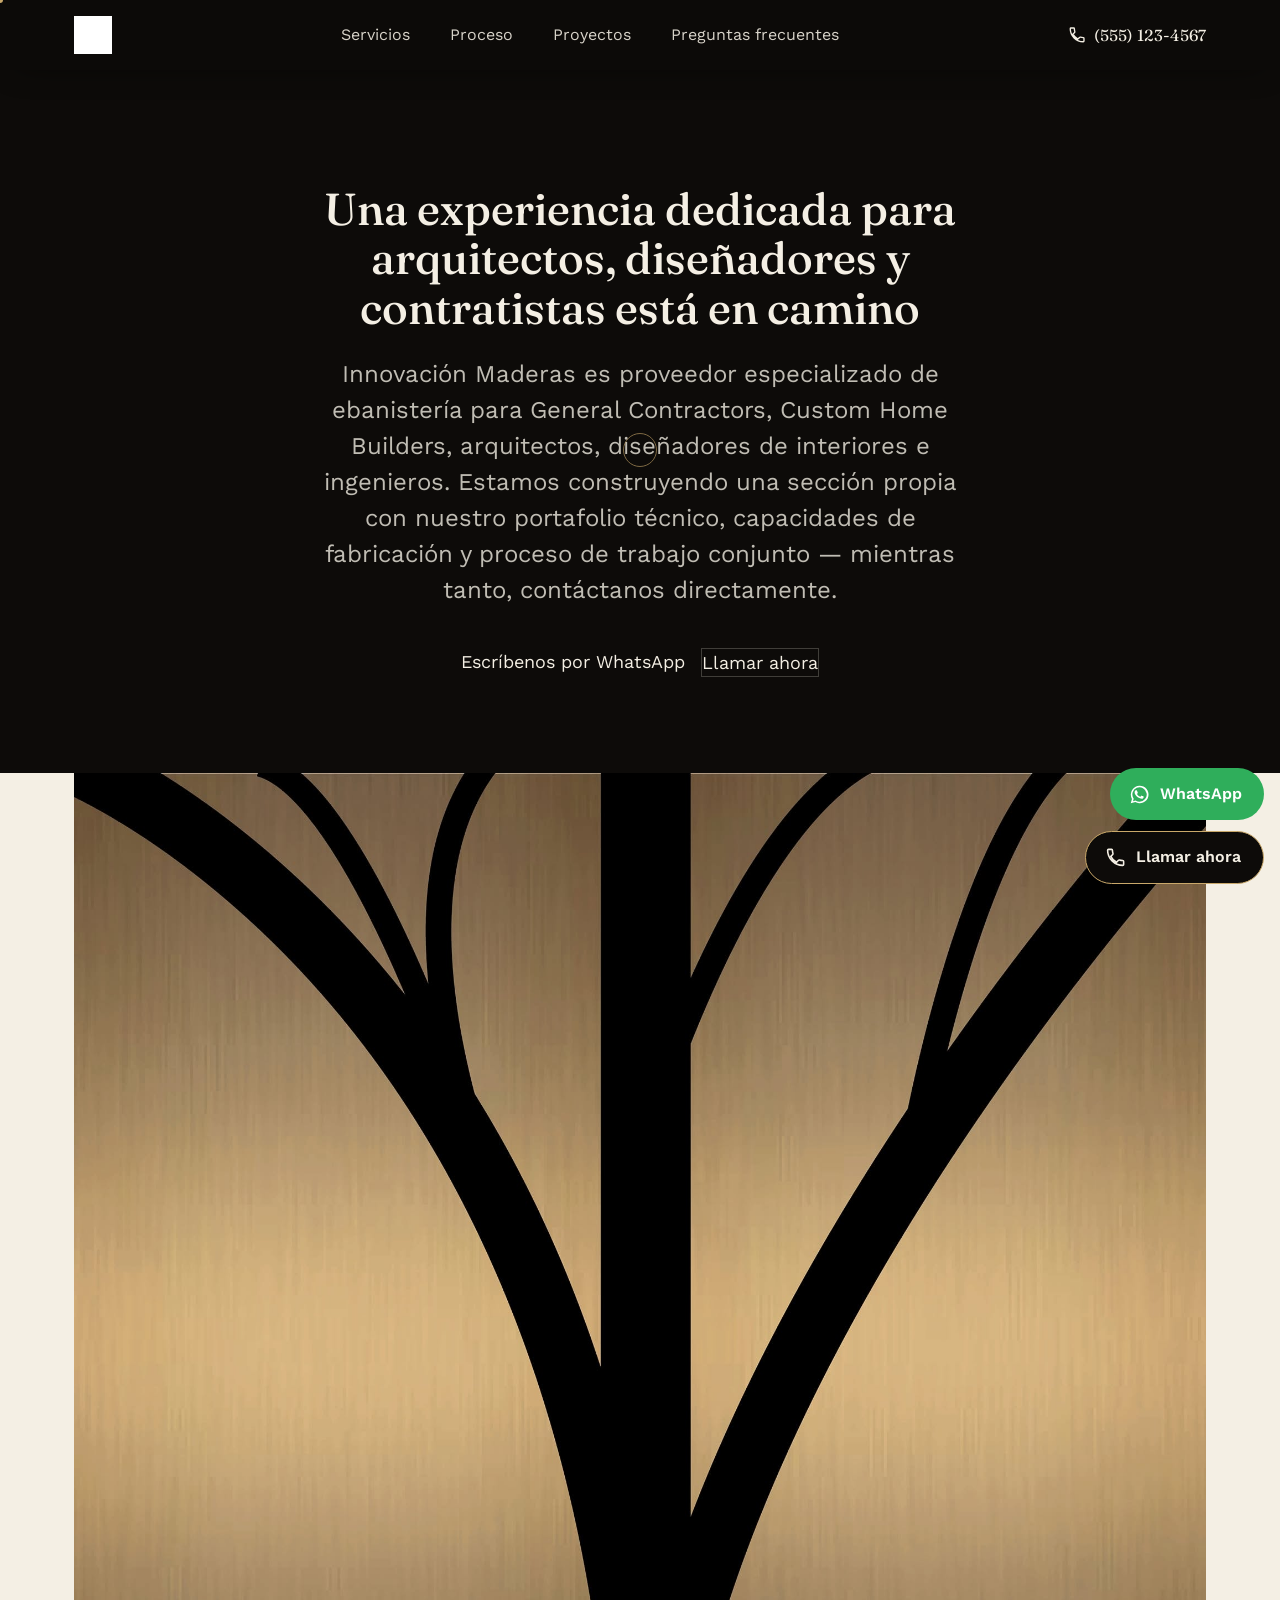
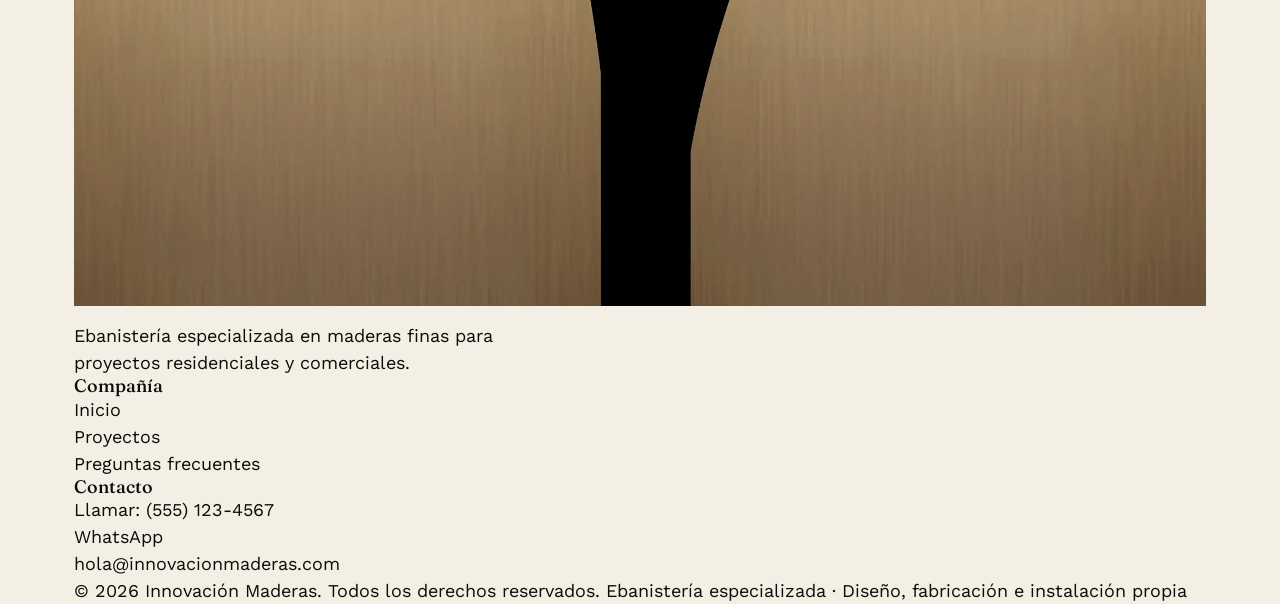
==== pages/profesionales.html @ 4c198c9f "Add files via upload v3 with anaimations" ====
<!DOCTYPE html>
<html lang="es">
<head>
  <meta charset="UTF-8" />
  <meta name="viewport" content="width=device-width, initial-scale=1.0" />
  <title>Innovación Maderas — Para arquitectos, diseñadores y contratistas</title>
  <meta name="description" content="Innovación Maderas: proveedor especializado de ebanistería para arquitectos, diseñadores de interiores, contratistas y constructores." />

  <link rel="preconnect" href="https://fonts.googleapis.com" />
  <link rel="preconnect" href="https://fonts.gstatic.com" crossorigin />
  <link href="https://fonts.googleapis.com/css2?family=Fraunces:opsz,wght@9..144,400;9..144,500;9..144,600&family=Work+Sans:wght@400;500;600&display=swap" rel="stylesheet" />

  <link rel="icon" href="../assets/images/logo/logo.png" />
  <link rel="stylesheet" href="../assets/css/reset.css" />
  <link rel="stylesheet" href="../assets/css/variables.css" />
  <link rel="stylesheet" href="../assets/css/main.css" />
  <link rel="stylesheet" href="../assets/css/effects.css" />
</head>
<body>

  <header class="site-header" data-force-solid="true">
    <div class="container">
      <a href="../index.html"><img class="logo" src="../assets/images/logo/logo.png" alt="Innovación Maderas" /></a>

      <nav class="main-nav" aria-label="Navegación principal">
        <a href="../index.html#servicios">Servicios</a>
        <a href="../index.html#proceso">Proceso</a>
        <a href="../index.html#proyectos">Proyectos</a>
        <a href="../index.html#preguntas">Preguntas frecuentes</a>
      </nav>

      <div class="header-actions">
        <a class="header-call" data-phone-link href="#">
          <svg viewBox="0 0 24 24" fill="none" stroke="currentColor" stroke-width="1.8"><path d="M6.6 10.8c1.4 2.8 3.8 5.2 6.6 6.6l2.2-2.2c.3-.3.7-.4 1.1-.3 1.2.4 2.5.6 3.8.6.6 0 1 .4 1 1V20c0 .6-.4 1-1 1C10.9 21 3 13.1 3 3.7c0-.6.4-1 1-1h3.5c.6 0 1 .4 1 1 0 1.3.2 2.6.6 3.8.1.4 0 .8-.3 1.1L6.6 10.8z"/></svg>
          <span data-phone-display>(555) 123-4567</span>
        </a>
        <button class="nav-toggle" aria-label="Abrir menú" aria-expanded="false">
          <span></span><span></span><span></span>
        </button>
      </div>
    </div>
  </header>

  <nav class="mobile-nav" aria-label="Navegación móvil">
    <a href="../index.html#servicios">Servicios</a>
    <a href="../index.html#proceso">Proceso</a>
    <a href="../index.html#proyectos">Proyectos</a>
    <a href="../index.html#preguntas">Preguntas frecuentes</a>
  </nav>

  <main>
    <section style="background: var(--color-black); color: var(--color-ivory); padding-top: calc(var(--header-height) + var(--space-6)); padding-bottom: var(--space-6); text-align:center;">
      <div class="container" style="max-width: 720px;">
        <h1 style="font-size: clamp(2rem, 4vw, 2.8rem);">Una experiencia dedicada para arquitectos, diseñadores y contratistas está en camino</h1>
        <p style="margin-top: var(--space-3); color: rgba(244,239,228,0.78); font-size: var(--step-md);">
          Innovación Maderas es proveedor especializado de ebanistería para
          General Contractors, Custom Home Builders, arquitectos, diseñadores
          de interiores e ingenieros. Estamos construyendo una sección propia
          con nuestro portafolio técnico, capacidades de fabricación y proceso
          de trabajo conjunto — mientras tanto, contáctanos directamente.
        </p>
        <div style="margin-top: var(--space-4); display:flex; gap: var(--space-2); justify-content:center; flex-wrap:wrap;">
          <a data-whatsapp-link href="#" target="_blank" rel="noopener" class="btn btn--gold">Escríbenos por WhatsApp</a>
          <a data-phone-link href="#" class="btn" style="background:transparent; border:1px solid var(--border-on-dark); color: var(--color-ivory);">Llamar ahora</a>
        </div>
      </div>
    </section>
  </main>

  <footer class="site-footer">
    <div class="container">
      <div class="footer-grid">
        <div>
          <img class="logo" src="../assets/images/logo/logo.png" alt="Innovación Maderas" />
          <p style="margin-top: var(--space-2); max-width: 40ch;">
            Ebanistería especializada en maderas finas para proyectos
            residenciales y comerciales.
          </p>
        </div>
        <div>
          <h4>Compañía</h4>
          <ul>
            <li><a href="../index.html">Inicio</a></li>
            <li><a href="../index.html#proyectos">Proyectos</a></li>
            <li><a href="../index.html#preguntas">Preguntas frecuentes</a></li>
          </ul>
        </div>
        <div>
          <h4>Contacto</h4>
          <ul>
            <li><a data-phone-link href="#">Llamar: <span data-phone-display>(555) 123-4567</span></a></li>
            <li><a data-whatsapp-link href="#" target="_blank" rel="noopener">WhatsApp</a></li>
            <li><a href="mailto:hola@innovacionmaderas.com">hola@innovacionmaderas.com</a></li>
          </ul>
        </div>
      </div>
      <div class="footer-bottom">
        <span>© 2026 Innovación Maderas. Todos los derechos reservados.</span>
        <span>Ebanistería especializada · Diseño, fabricación e instalación propia</span>
      </div>
    </div>
  </footer>

  <div class="floating-actions">
    <a class="floating-btn floating-btn--whatsapp" data-whatsapp-link href="#" target="_blank" rel="noopener" aria-label="Escribir por WhatsApp">
      <svg viewBox="0 0 24 24" fill="currentColor"><path d="M12 2a10 10 0 0 0-8.6 15L2 22l5.2-1.4A10 10 0 1 0 12 2zm0 18.2a8.1 8.1 0 0 1-4.1-1.1l-.3-.2-3 .8.8-2.9-.2-.3A8.2 8.2 0 1 1 12 20.2zm4.5-6.1c-.2-.1-1.5-.7-1.7-.8-.2-.1-.4-.1-.6.1s-.7.8-.9 1c-.2.2-.3.2-.6.1a6.7 6.7 0 0 1-2-1.2 7.4 7.4 0 0 1-1.4-1.7c-.1-.2 0-.4.1-.5l.4-.5c.1-.2.2-.3.2-.5.1-.2 0-.4 0-.5s-.6-1.5-.9-2c-.2-.5-.4-.4-.6-.4h-.5c-.2 0-.5.1-.7.3a2.9 2.9 0 0 0-.9 2.1c0 1.2.9 2.4 1 2.6.1.2 1.8 2.8 4.4 3.9.6.3 1.1.4 1.5.6.6.2 1.1.2 1.6.1.5-.1 1.5-.6 1.7-1.2.2-.6.2-1.1.1-1.2 0-.1-.2-.2-.5-.3z"/></svg>
      <span>WhatsApp</span>
    </a>
    <a class="floating-btn floating-btn--call" data-phone-link href="#" aria-label="Llamar ahora a Innovación Maderas">
      <svg viewBox="0 0 24 24" fill="none" stroke="currentColor" stroke-width="1.8"><path d="M6.6 10.8c1.4 2.8 3.8 5.2 6.6 6.6l2.2-2.2c.3-.3.7-.4 1.1-.3 1.2.4 2.5.6 3.8.6.6 0 1 .4 1 1V20c0 .6-.4 1-1 1C10.9 21 3 13.1 3 3.7c0-.6.4-1 1-1h3.5c.6 0 1 .4 1 1 0 1.3.2 2.6.6 3.8.1.4 0 .8-.3 1.1L6.6 10.8z"/></svg>
      <span>Llamar ahora</span>
    </a>
  </div>

  <script src="../assets/js/main.js" type="module"></script>
</body>
</html>
---- assets/css/variables.css ----
/*
  Innovación Maderas — Design Tokens
  Derivados del logotipo: silueta de árbol en negro sobre metal
  cepillado bronce/dorado. Paleta cálida y de materiales nobles,
  pensada para transmitir artesanía, madera y sofisticación.
*/

:root {
  /* Color base */
  --color-black: #0d0b09;         /* negro cálido, no puro — como la silueta del logo */
  --color-bronze-deep: #6b4f34;   /* sombra del metal cepillado */
  --color-bronze: #a67c4e;        /* tono medio del degradado del logo */
  --color-gold: #c9a86a;          /* brillo del metal, acento principal */
  --color-gold-light: #e6cd9a;    /* highlight del degradado */
  --color-ivory: #f4efe4;         /* fondo claro para secciones de lectura */
  --color-white: #ffffff;

  /* Texto */
  --text-primary: var(--color-black);
  --text-inverse: var(--color-ivory);
  --text-muted: #6b6259;

  /* Superficies */
  --surface-dark: var(--color-black);
  --surface-metal: linear-gradient(160deg, var(--color-gold-light) 0%, var(--color-bronze) 55%, var(--color-bronze-deep) 100%);
  --surface-light: var(--color-ivory);

  /* Showroom oscuro: fondo del hero y del header integrado.
     Base casi negra con un resplandor dorado difuso, como una pieza
     de ebanistería iluminada en sala de exhibición — más acorde a un
     posicionamiento de lujo que el metal brillante a pantalla completa. */
  --surface-showroom:
    radial-gradient(ellipse 60% 50% at 20% 10%, rgba(201, 168, 106, 0.30), transparent 60%),
    radial-gradient(ellipse 50% 40% at 90% 100%, rgba(166, 124, 78, 0.22), transparent 60%),
    linear-gradient(165deg, #1a130c 0%, #0d0b09 55%, #0a0807 100%);

  /* Tipografía */
  --font-display: "Fraunces", "Georgia", serif;   /* trazo orgánico, ecos del grano de la madera */
  --font-body: "Work Sans", "Helvetica Neue", sans-serif;

  --step-xs: 0.8rem;
  --step-sm: 1rem;
  --step-base: 1.125rem;
  --step-md: 1.5rem;
  --step-lg: 2.25rem;
  --step-xl: 3.5rem;
  --step-2xl: 5rem;

  /* Espaciado */
  --space-1: 0.5rem;
  --space-2: 1rem;
  --space-3: 1.5rem;
  --space-4: 2.5rem;
  --space-5: 4rem;
  --space-6: 6rem;
  --space-7: 9rem;

  /* Layout */
  --content-max: 1180px;
  --content-narrow: 640px;
  --radius: 2px; /* casi sin redondeo: materiales sólidos, cortes limpios */

  /* Motion */
  --ease-standard: cubic-bezier(0.4, 0, 0.2, 1);
  --duration-fast: 150ms;
  --duration-base: 400ms;

  /* Bordes y sombras */
  --border-subtle: rgba(13, 11, 9, 0.14);
  --border-on-dark: rgba(244, 239, 228, 0.22);
  --shadow-card: 0 24px 60px -32px rgba(13, 11, 9, 0.45);

  /* Marcas de servicio (WhatsApp usa su verde reconocible a propósito) */
  --color-whatsapp: #2fae5b;
  --color-whatsapp-dark: #248a48;

  /* Header integrado */
  --header-height: 88px;
}
---- assets/css/main.css ----
/*
  main.css — estilos globales compartidos por todas las páginas:
  header integrado, menú móvil y botones flotantes.
  Los estilos específicos de cada página viven en assets/css/pages/.
*/

body {
  font-family: var(--font-body);
  font-size: var(--step-base);
  color: var(--text-primary);
  background: var(--color-ivory);
}

h1, h2, h3, h4 {
  font-family: var(--font-display);
  font-weight: 500;
  line-height: 1.1;
}

.container {
  max-width: var(--content-max);
  margin-inline: auto;
  padding-inline: var(--space-3);
}

.visually-hidden {
  position: absolute;
  width: 1px; height: 1px;
  overflow: hidden;
  clip: rect(0 0 0 0);
  white-space: nowrap;
}

/* ==========================================================================
   Header integrado
   Transparente sobre el hero oscuro; al hacer scroll (o en páginas sin
   hero, vía data-force-solid) se vuelve sólido con leve desenfoque.
   ========================================================================== */

.site-header {
  position: fixed;
  top: 0; left: 0; right: 0;
  z-index: 100;
  padding-block: 1.6rem;
  background: transparent;
  transition: background var(--duration-base) var(--ease-standard),
              padding-block var(--duration-base) var(--ease-standard),
              box-shadow var(--duration-base) var(--ease-standard);
}

.site-header.is-scrolled {
  background: rgba(13, 11, 9, 0.88);
  backdrop-filter: blur(10px);
  -webkit-backdrop-filter: blur(10px);
  box-shadow: 0 12px 30px -18px rgba(0, 0, 0, 0.6);
  padding-block: 1rem;
}

.site-header .container {
  display: flex;
  align-items: center;
  justify-content: space-between;
  gap: var(--space-3);
}

.site-header .logo {
  height: 38px;
  width: auto;
  filter: brightness(0) invert(1); /* logo claro: el header siempre está sobre fondo oscuro */
}

.main-nav {
  display: none;
  align-items: center;
  gap: var(--space-4);
}

@media (min-width: 980px) {
  .main-nav { display: flex; }
}

.main-nav a {
  color: var(--color-ivory);
  font-size: var(--step-sm);
  opacity: 0.88;
  transition: opacity var(--duration-fast) var(--ease-standard);
}
.main-nav a:hover { opacity: 1; }

.main-nav .nav-pro {
  padding-left: var(--space-3);
  border-left: 1px solid var(--border-on-dark);
  opacity: 0.7;
  font-size: var(--step-xs);
}

.header-actions {
  display: flex;
  align-items: center;
  gap: var(--space-3);
}

.header-call {
  display: none;
  align-items: center;
  gap: var(--space-1);
  font-family: var(--font-display);
  font-size: var(--step-sm);
  color: var(--color-ivory);
}
.header-call svg { width: 18px; height: 18px; flex-shrink: 0; }

@media (min-width: 760px) {
  .header-call { display: inline-flex; }
}

.nav-toggle {
  display: inline-flex;
  flex-direction: column;
  justify-content: center;
  gap: 5px;
  width: 26px; height: 20px;
  background: none;
  border: none;
  cursor: pointer;
  padding: 0;
}

@media (min-width: 980px) {
  .nav-toggle { display: none; }
}

.nav-toggle span {
  display: block;
  height: 1.5px;
  background: var(--color-ivory);
  transition: transform var(--duration-fast) var(--ease-standard), opacity var(--duration-fast) var(--ease-standard);
}

.nav-toggle[aria-expanded="true"] span:nth-child(1) { transform: translateY(6.5px) rotate(45deg); }
.nav-toggle[aria-expanded="true"] span:nth-child(2) { opacity: 0; }
.nav-toggle[aria-expanded="true"] span:nth-child(3) { transform: translateY(-6.5px) rotate(-45deg); }

/* Menú móvil de pantalla completa */
.mobile-nav {
  position: fixed;
  inset: 0;
  z-index: 99;
  background: var(--color-black);
  display: flex;
  flex-direction: column;
  justify-content: center;
  gap: var(--space-3);
  padding: var(--space-5) var(--space-4);
  transform: translateY(-100%);
  transition: transform var(--duration-base) var(--ease-standard);
}

.mobile-nav.is-open { transform: translateY(0); }

.mobile-nav a {
  color: var(--color-ivory);
  font-family: var(--font-display);
  font-size: var(--step-lg);
}

.mobile-nav .nav-pro {
  margin-top: var(--space-3);
  padding-top: var(--space-3);
  border-top: 1px solid var(--border-on-dark);
  font-family: var(--font-body);
  font-size: var(--step-base);
  color: var(--border-on-dark);
}

/* ==========================================================================
   Botones flotantes (llamada y WhatsApp) — visibles en todo momento
   ========================================================================== */

.floating-actions {
  position: fixed;
  right: var(--space-2);
  bottom: var(--space-2);
  z-index: 90;
  display: flex;
  flex-direction: column;
  align-items: flex-end;
  gap: 0.7rem;
}

.floating-btn {
  display: inline-flex;
  align-items: center;
  gap: 0.6em;
  padding: 0.85rem;
  border-radius: 999px;
  box-shadow: var(--shadow-card);
  font-size: var(--step-sm);
  font-weight: 600;
  white-space: nowrap;
}

.floating-btn svg { width: 21px; height: 21px; flex-shrink: 0; }

.floating-btn span {
  display: none;
  padding-right: 0.2rem;
}

@media (min-width: 640px) {
  .floating-btn { padding: 0.85rem 1.2rem; }
  .floating-btn span { display: inline; }
}

.floating-btn--call {
  background: var(--color-black);
  color: var(--color-ivory);
  border: 1px solid var(--color-gold);
}
.floating-btn--call svg { animation: ring 2.6s ease-in-out infinite; }

.floating-btn--whatsapp {
  background: var(--color-whatsapp);
  color: var(--color-white);
}

@keyframes ring {
  0%, 80%, 100% { transform: rotate(0deg); }
  85% { transform: rotate(-12deg); }
  90% { transform: rotate(10deg); }
  95% { transform: rotate(-6deg); }
}

@media (prefers-reduced-motion: reduce) {
  .floating-btn--call svg { animation: none; }
}
---- assets/css/effects.css ----
/*
  effects.css — capa de interacción compartida por todo el sitio:
  cursor personalizado, botones magnéticos, transición entre páginas,
  microinteracciones de botones y el comparador antes/después.

  Todo se desactiva automáticamente en pantallas táctiles y con
  prefers-reduced-motion, sin afectar la funcionalidad base.
*/

/* ==========================================================================
   Cursor personalizado
   Un punto que sigue al mouse 1:1 y un anillo con retardo (inercia),
   que se agranda sobre elementos interactivos. Los elementos se crean
   por JS (assets/js/modules/cursor.js) para no tocar el HTML existente.
   ========================================================================== */

.cursor-dot,
.cursor-ring {
  position: fixed;
  top: 0;
  left: 0;
  border-radius: 50%;
  pointer-events: none;
  z-index: 9999;
  will-change: transform;
}

.cursor-dot {
  width: 6px;
  height: 6px;
  background: var(--color-gold);
  transition: opacity 200ms var(--ease-standard);
}

.cursor-ring {
  width: 34px;
  height: 34px;
  margin: -17px 0 0 -17px;
  border: 1px solid var(--color-gold);
  opacity: 0.6;
  transition: width 240ms var(--ease-standard), height 240ms var(--ease-standard),
    margin 240ms var(--ease-standard), background 240ms var(--ease-standard),
    opacity 200ms var(--ease-standard);
}

.cursor-dot {
  margin: -3px 0 0 -3px;
}

.cursor-ring.is-active {
  width: 56px;
  height: 56px;
  margin: -28px 0 0 -28px;
  background: rgba(201, 168, 106, 0.14);
  opacity: 1;
}

body.has-custom-cursor,
body.has-custom-cursor a,
body.has-custom-cursor button,
body.has-custom-cursor input,
body.has-custom-cursor select,
body.has-custom-cursor summary,
body.has-custom-cursor .service-feature {
  cursor: none;
}

@media (pointer: coarse), (prefers-reduced-motion: reduce) {
  .cursor-dot,
  .cursor-ring {
    display: none;
  }
}

/* ==========================================================================
   Transición de página
   Cortina de color showroom que cubre la pantalla al salir de una página
   y se retira al entrar a la siguiente. Se inyecta y controla desde
   assets/js/modules/pageTransition.js.
   ========================================================================== */

.page-transition {
  position: fixed;
  inset: 0;
  z-index: 10000;
  pointer-events: none;
}

.page-transition__panel {
  position: absolute;
  inset: 0;
  background: var(--surface-showroom);
}

.page-transition.is-revealing .page-transition__panel {
  transform-origin: top;
  animation: page-reveal 640ms var(--ease-standard) forwards;
}

.page-transition.is-covering .page-transition__panel {
  transform-origin: bottom;
  animation: page-cover 460ms var(--ease-standard) forwards;
}

@keyframes page-reveal {
  from { transform: scaleY(1); }
  to { transform: scaleY(0); }
}

@keyframes page-cover {
  from { transform: scaleY(0); }
  to { transform: scaleY(1); }
}

@media (prefers-reduced-motion: reduce) {
  .page-transition {
    display: none;
  }
}

/* ==========================================================================
   Microinteracciones de botones
   Barrido de brillo al pasar el mouse + desplazamiento de ícono.
   Se aplica sobre las clases ya existentes (.btn, .floating-btn, etc.)
   sin requerir cambios de marcado.
   ========================================================================== */

.btn,
.floating-btn {
  position: relative;
  overflow: hidden;
}

.btn::after {
  content: "";
  position: absolute;
  inset: 0;
  background: linear-gradient(115deg, transparent 30%, rgba(255, 255, 255, 0.24) 50%, transparent 70%);
  transform: translateX(-130%);
  pointer-events: none;
}

.btn:hover::after {
  transition: transform 650ms var(--ease-standard);
  transform: translateX(130%);
}

.btn svg {
  transition: transform 260ms var(--ease-standard);
}

.btn:hover svg {
  transform: translateX(3px);
}

.floating-btn {
  transition: transform 220ms var(--ease-standard), box-shadow 220ms var(--ease-standard);
}

.floating-btn:hover {
  transform: translateY(-3px);
  box-shadow: 0 20px 44px -18px rgba(13, 11, 9, 0.6);
}

.service-feature {
  transition: transform 320ms var(--ease-standard), box-shadow 320ms var(--ease-standard);
}

.service-feature:hover {
  transform: translateY(-5px);
}

.faq-item summary {
  transition: color 200ms var(--ease-standard);
}

.faq-item summary:hover {
  color: var(--color-bronze-deep);
}

@media (prefers-reduced-motion: reduce) {
  .btn::after {
    display: none;
  }
  .btn:hover svg {
    transform: none;
  }
  .floating-btn:hover,
  .service-feature:hover {
    transform: none;
  }
}

/* ==========================================================================
   Comparador antes / después
   Componente reutilizable: dos paneles superpuestos + un <input type="range">
   invisible que controla el recorte del panel "después", accesible por
   teclado y lector de pantalla. Arrastrable desde cualquier punto.
   ========================================================================== */

.compare {
  position: relative;
  aspect-ratio: 4 / 3;
  overflow: hidden;
  user-select: none;
  touch-action: pan-y;
  --compare-pos: 50%;
}

.compare__pane {
  position: absolute;
  inset: 0;
  display: flex;
  align-items: flex-end;
  padding: var(--space-2);
}

.compare__before {
  z-index: 1;
  background:
    linear-gradient(rgba(13, 11, 9, 0) 55%, rgba(13, 11, 9, 0.65) 100%),
    repeating-linear-gradient(0deg, rgba(244, 239, 228, 0.05) 0px, rgba(244, 239, 228, 0.05) 1px, transparent 1px, transparent 42px),
    repeating-linear-gradient(90deg, rgba(244, 239, 228, 0.05) 0px, rgba(244, 239, 228, 0.05) 1px, transparent 1px, transparent 42px),
    linear-gradient(165deg, #1c1512 0%, #0d0b09 100%);
}

.compare__after {
  z-index: 2;
  clip-path: inset(0 calc(100% - var(--compare-pos)) 0 0);
  background:
    linear-gradient(rgba(13, 11, 9, 0) 55%, rgba(13, 11, 9, 0.5) 100%),
    repeating-linear-gradient(100deg, rgba(0, 0, 0, 0.07) 0px, rgba(0, 0, 0, 0.07) 2px, transparent 2px, transparent 10px),
    linear-gradient(160deg, #e6cd9a 0%, #a67c4e 55%, #6b4f34 100%);
}

.compare__before .compare__tag {
  margin-left: auto;
}

.compare__tag {
  position: relative;
  font-size: var(--step-xs);
  letter-spacing: 0.02em;
  color: var(--color-ivory);
  background: rgba(13, 11, 9, 0.55);
  padding: 0.4em 0.8em;
  backdrop-filter: blur(4px);
  -webkit-backdrop-filter: blur(4px);
  white-space: nowrap;
}

.compare__handle {
  position: absolute;
  top: 0;
  bottom: 0;
  left: var(--compare-pos);
  width: 2px;
  background: rgba(244, 239, 228, 0.9);
  transform: translateX(-50%);
  pointer-events: none;
  z-index: 3;
}

.compare__grip {
  position: absolute;
  top: 50%;
  left: 50%;
  width: 46px;
  height: 46px;
  transform: translate(-50%, -50%);
  border-radius: 50%;
  background: var(--color-ivory);
  border: 2px solid var(--color-gold);
  display: flex;
  align-items: center;
  justify-content: center;
  box-shadow: var(--shadow-card);
  transition: transform 200ms var(--ease-standard);
}

.compare:hover .compare__grip {
  transform: translate(-50%, -50%) scale(1.08);
}

.compare__grip svg {
  width: 18px;
  height: 18px;
  color: var(--color-black);
}

.compare__range {
  position: absolute;
  inset: 0;
  width: 100%;
  height: 100%;
  margin: 0;
  opacity: 0;
  cursor: ew-resize;
  z-index: 4;
  -webkit-appearance: none;
  appearance: none;
}

.compare__range::-webkit-slider-thumb {
  -webkit-appearance: none;
  width: 46px;
  height: 46px;
}

.compare__range::-moz-range-thumb {
  width: 46px;
  height: 46px;
  border: none;
  background: transparent;
}

.compare__range:focus-visible ~ .compare__handle .compare__grip {
  outline: 2px solid var(--color-gold);
  outline-offset: 3px;
  transform: translate(-50%, -50%) scale(1.08);
}

@media (prefers-reduced-motion: reduce) {
  .compare__grip,
  .compare:hover .compare__grip {
    transition: none;
  }
}
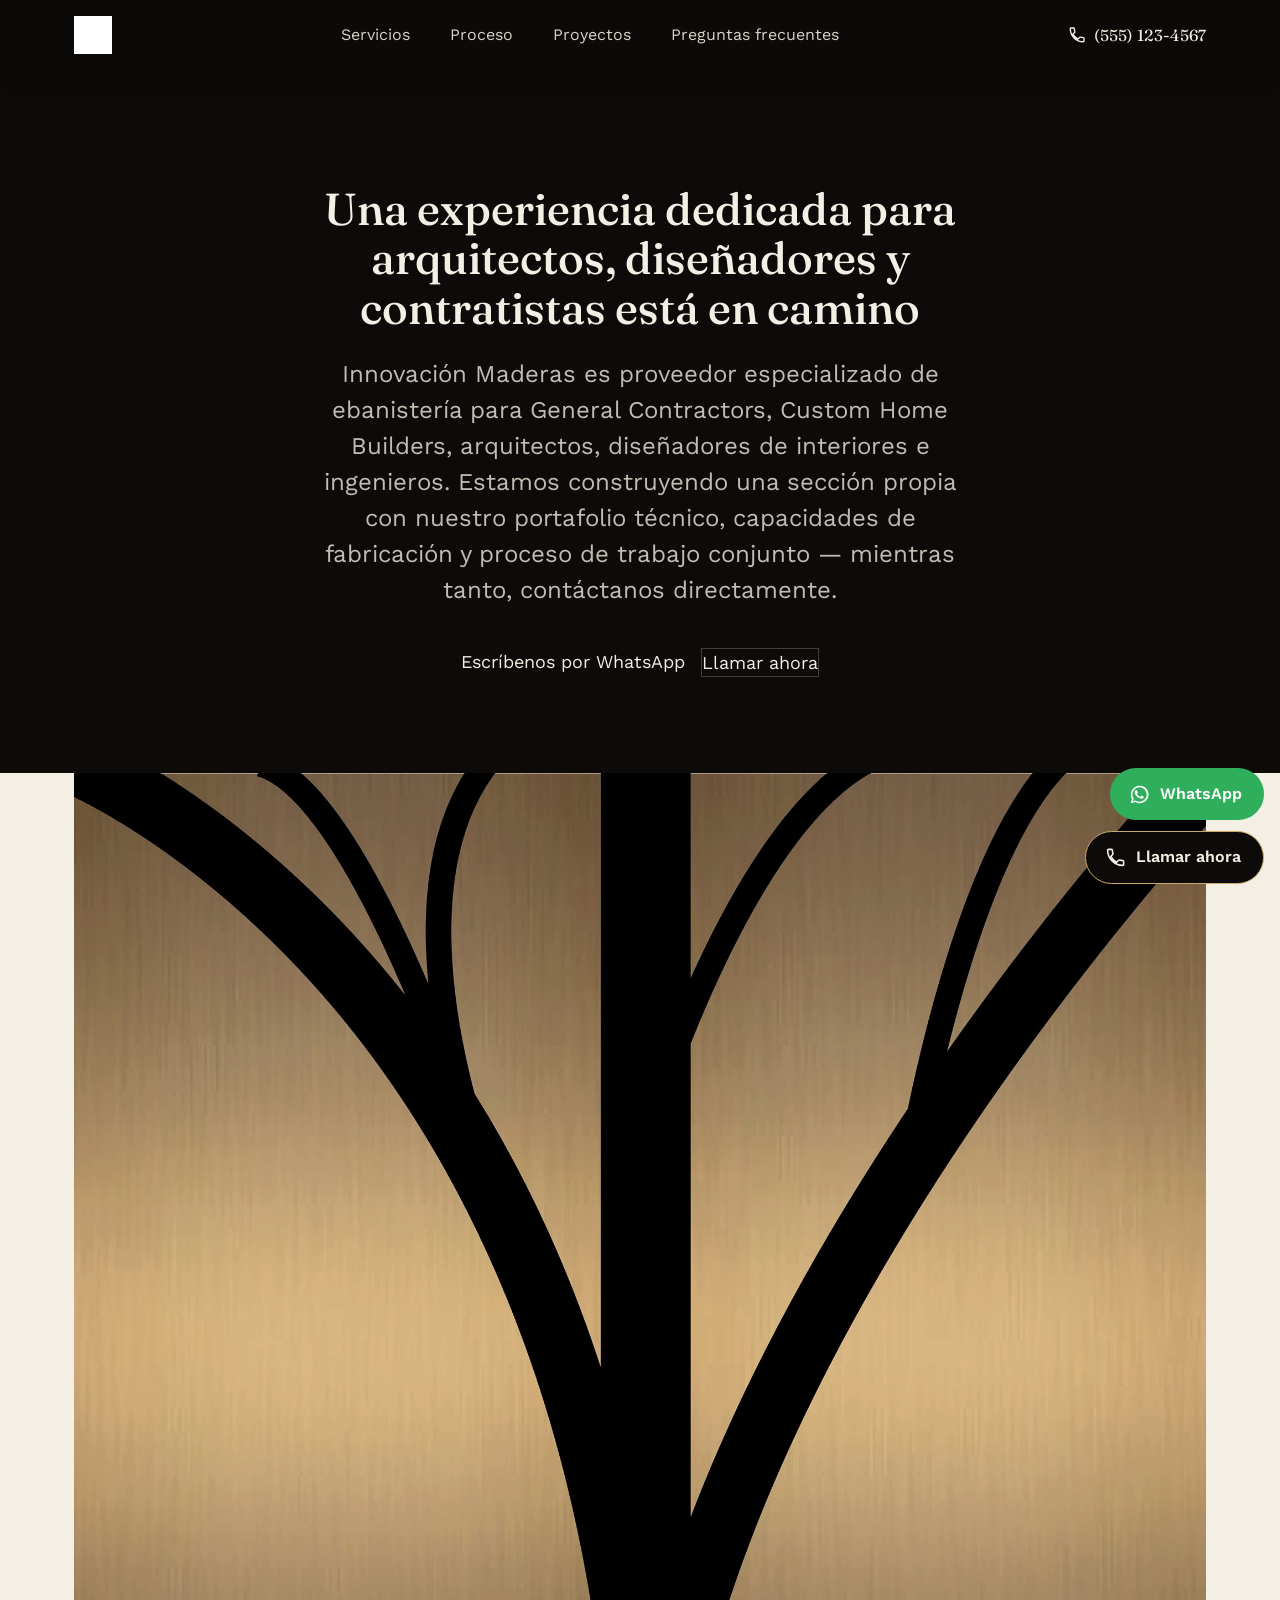
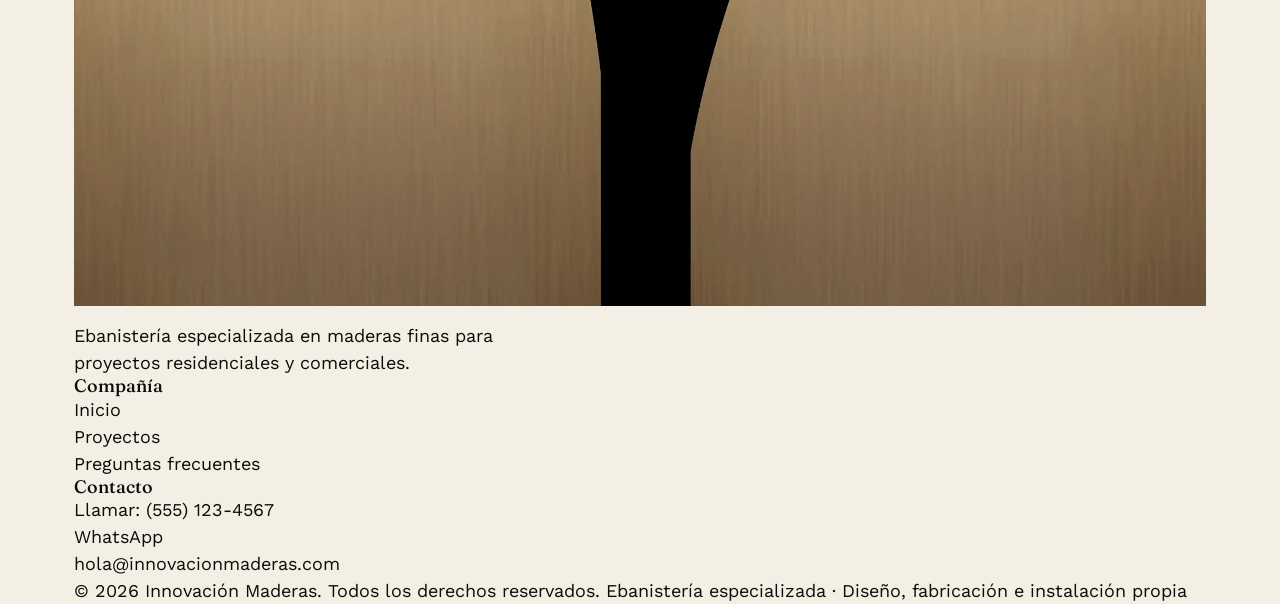
==== commit 844e2f11: "Add files via upload v4" ====
--- a/pages/profesionales.html
+++ b/pages/profesionales.html
@@ -14,7 +14,6 @@
   <link rel="stylesheet" href="../assets/css/reset.css" />
   <link rel="stylesheet" href="../assets/css/variables.css" />
   <link rel="stylesheet" href="../assets/css/main.css" />
-  <link rel="stylesheet" href="../assets/css/effects.css" />
 </head>
 <body>
 
--- a/assets/css/main.css
+++ b/assets/css/main.css
@@ -29,6 +29,46 @@
   overflow: hidden;
   clip: rect(0 0 0 0);
   white-space: nowrap;
+}
+
+/* ==========================================================================
+   Transición entre páginas — velo que cubre/descubre la pantalla para que
+   navegar a otra página se sienta como parte de la misma experiencia.
+   ========================================================================== */
+
+.page-transition {
+  position: fixed;
+  inset: 0;
+  z-index: 300;
+  background: var(--color-black);
+  opacity: 1;
+  pointer-events: none;
+  transition: opacity 480ms var(--ease-standard);
+}
+
+.page-transition.is-hidden { opacity: 0; }
+
+@media (prefers-reduced-motion: reduce) {
+  .page-transition { transition: none; }
+}
+
+/* ==========================================================================
+   Botones — micro-interacciones compartidas.
+   El desplazamiento "magnético" lo aplica JS vía transform inline;
+   aquí solo se define la respuesta de sombra/color y la suavidad del
+   regreso a su posición original.
+   ========================================================================== */
+
+.btn, .floating-btn, .service-cta {
+  transition: transform 200ms var(--ease-standard),
+              background var(--duration-fast) var(--ease-standard),
+              box-shadow 200ms var(--ease-standard);
+}
+
+.btn:hover { box-shadow: 0 14px 30px -16px rgba(13, 11, 9, 0.5); }
+
+@media (prefers-reduced-motion: reduce) {
+  .btn, .floating-btn, .service-cta { transition: background var(--duration-fast) var(--ease-standard); }
 }
 
 /* ==========================================================================
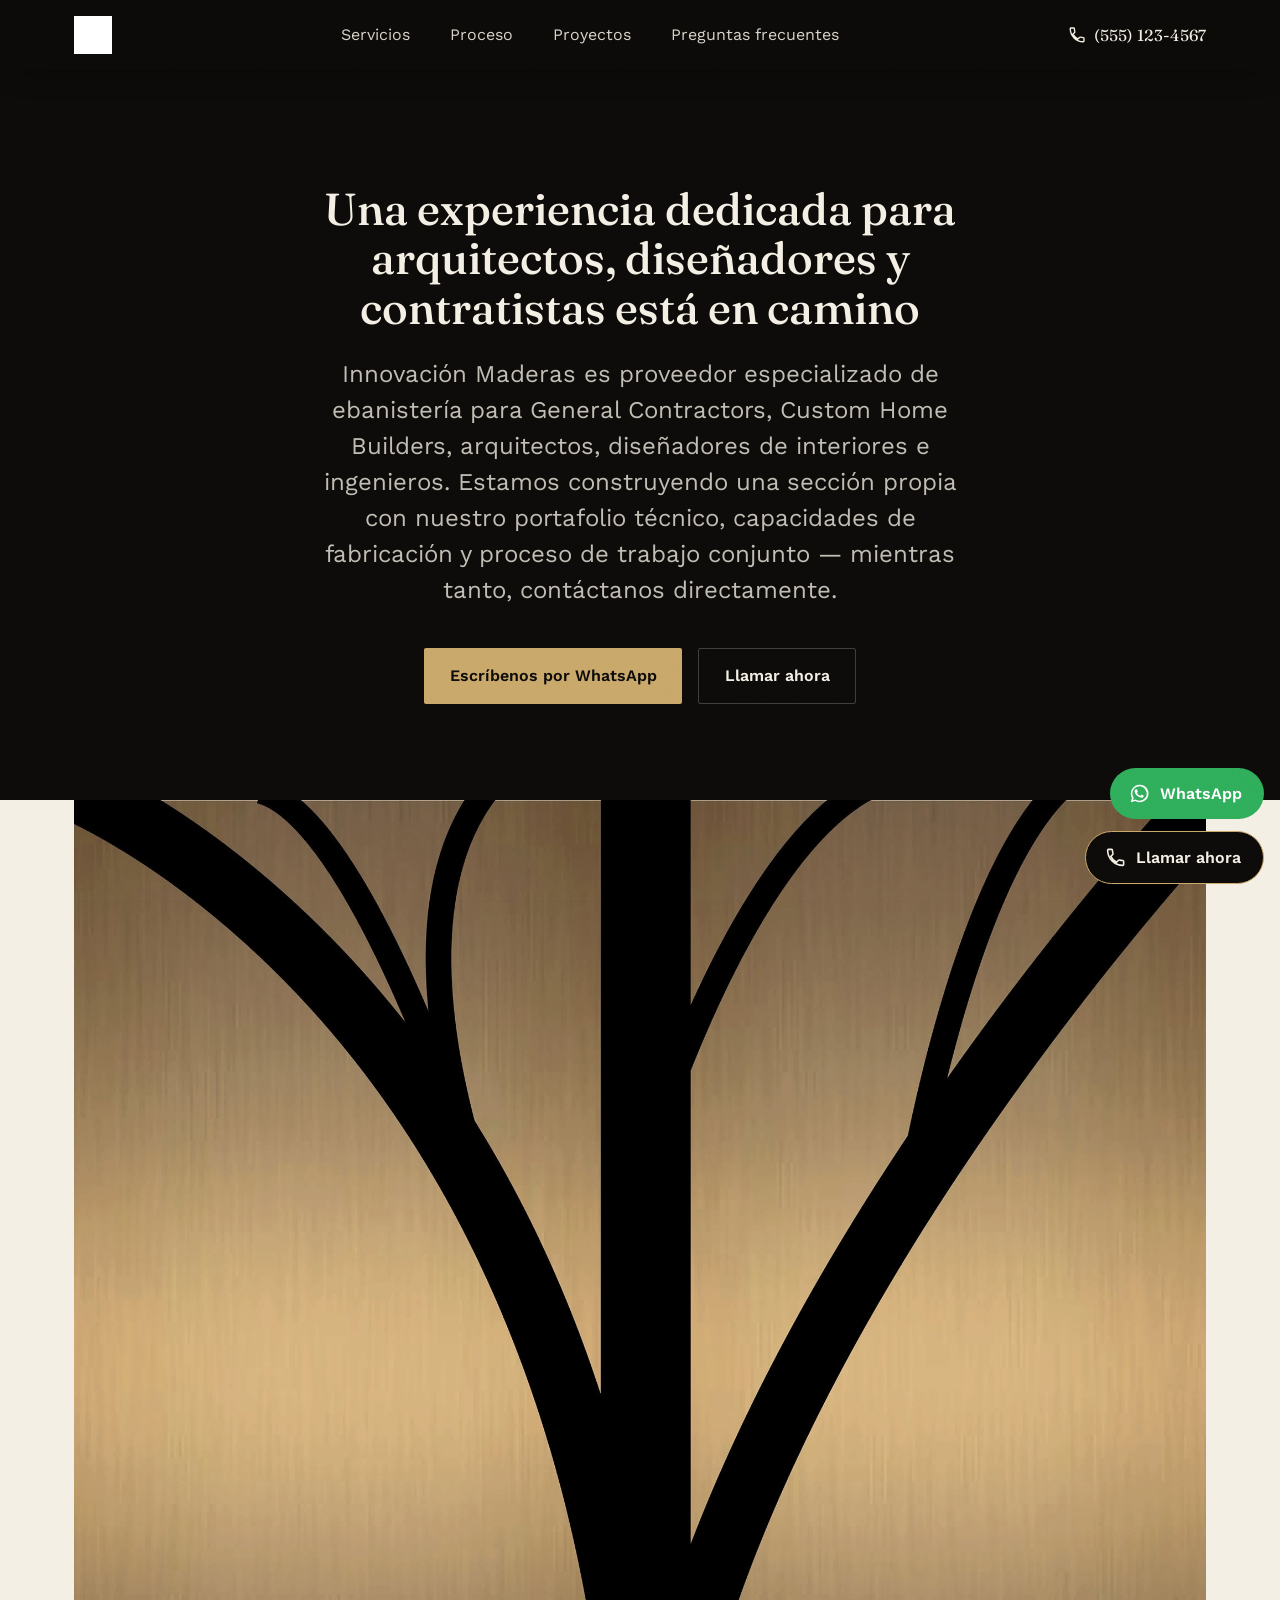
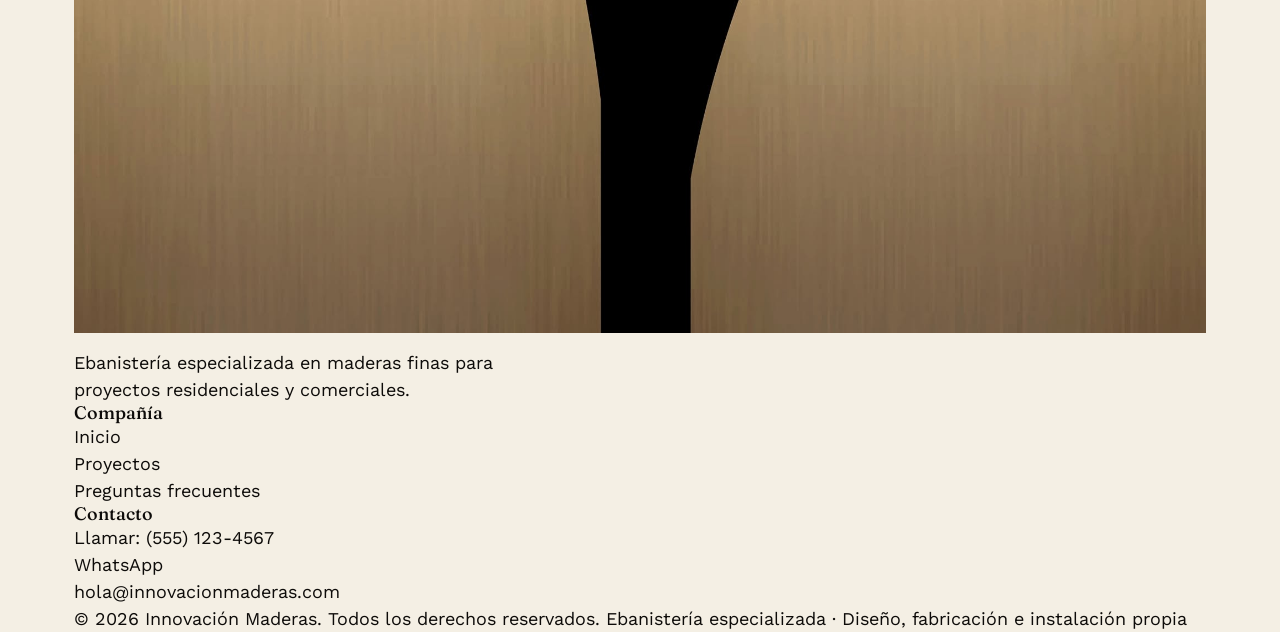
==== commit f22aed02: "Add files via upload v4" ====
--- a/pages/profesionales.html
+++ b/pages/profesionales.html
@@ -16,6 +16,8 @@
   <link rel="stylesheet" href="../assets/css/main.css" />
 </head>
 <body>
+
+  <div class="page-transition"></div>
 
   <header class="site-header" data-force-solid="true">
     <div class="container">
--- a/assets/css/main.css
+++ b/assets/css/main.css
@@ -9,6 +9,20 @@
   font-size: var(--step-base);
   color: var(--text-primary);
   background: var(--color-ivory);
+}
+
+/* Textura de grano sutil sobre toda la página — da profundidad a
+   cualquier fondo (oscuro o claro) sin que se note como "efecto". */
+body::before {
+  content: "";
+  position: fixed;
+  inset: 0;
+  z-index: 250;
+  pointer-events: none;
+  opacity: 0.05;
+  mix-blend-mode: overlay;
+  background-image: url("data:image/svg+xml,%3Csvg xmlns='http://www.w3.org/2000/svg' width='180' height='180'%3E%3Cfilter id='n'%3E%3CfeTurbulence type='fractalNoise' baseFrequency='0.85' numOctaves='2' stitchTiles='stitch'/%3E%3C/filter%3E%3Crect width='100%25' height='100%25' filter='url(%23n)'/%3E%3C/svg%3E");
+  background-size: 180px 180px;
 }
 
 h1, h2, h3, h4 {
@@ -65,7 +79,32 @@
               box-shadow 200ms var(--ease-standard);
 }
 
+.btn {
+  display: inline-flex;
+  align-items: center;
+  justify-content: center;
+  gap: 0.5em;
+  border: none;
+  cursor: pointer;
+  font-family: var(--font-body);
+  font-weight: 600;
+  font-size: var(--step-sm);
+  padding: 0.95rem 1.6rem;
+  border-radius: var(--radius);
+  text-align: center;
+}
+.btn:active { transform: scale(0.98); }
 .btn:hover { box-shadow: 0 14px 30px -16px rgba(13, 11, 9, 0.5); }
+
+.btn--gold { background: var(--color-gold); color: var(--color-black); }
+.btn--gold:hover { background: var(--color-gold-light); }
+
+.btn--whatsapp {
+  background: var(--color-whatsapp);
+  color: var(--color-white);
+}
+.btn--whatsapp:hover { background: var(--color-whatsapp-dark); }
+.btn--whatsapp svg { width: 20px; height: 20px; }
 
 @media (prefers-reduced-motion: reduce) {
   .btn, .floating-btn, .service-cta { transition: background var(--duration-fast) var(--ease-standard); }
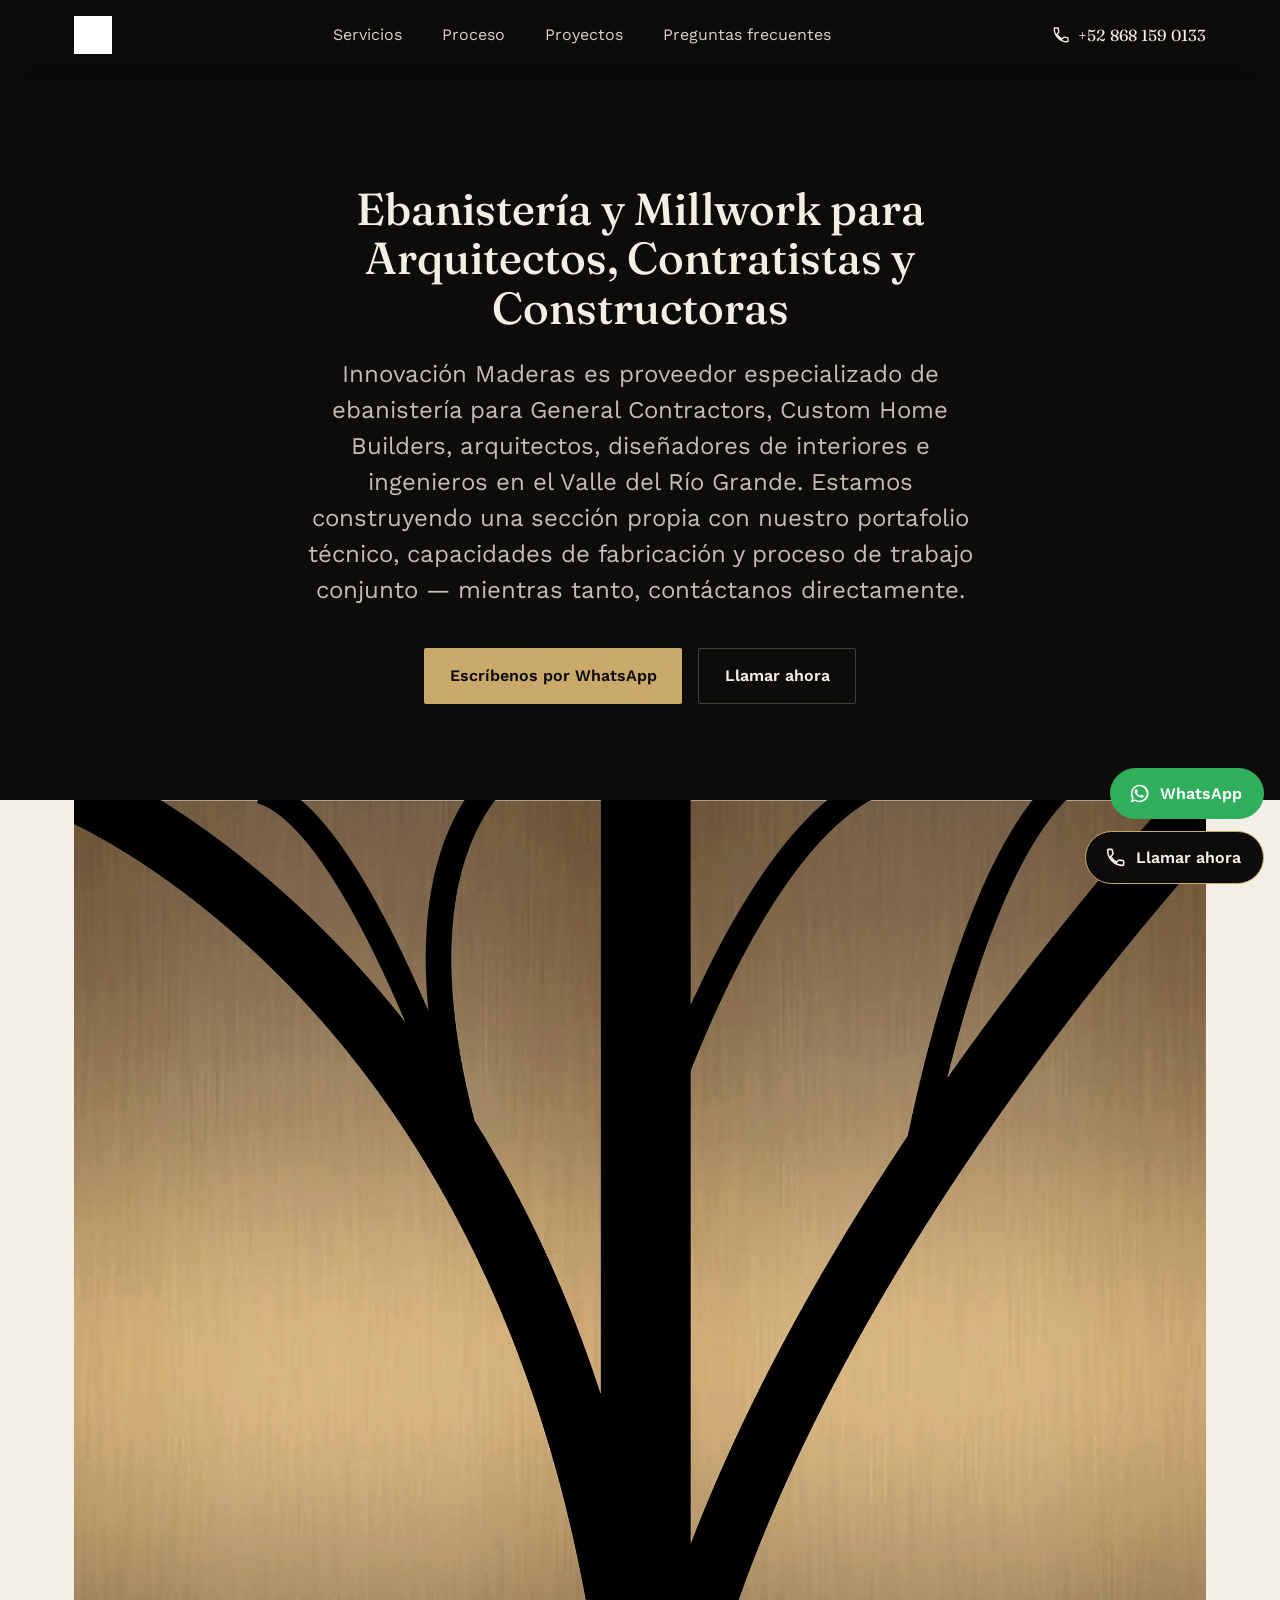
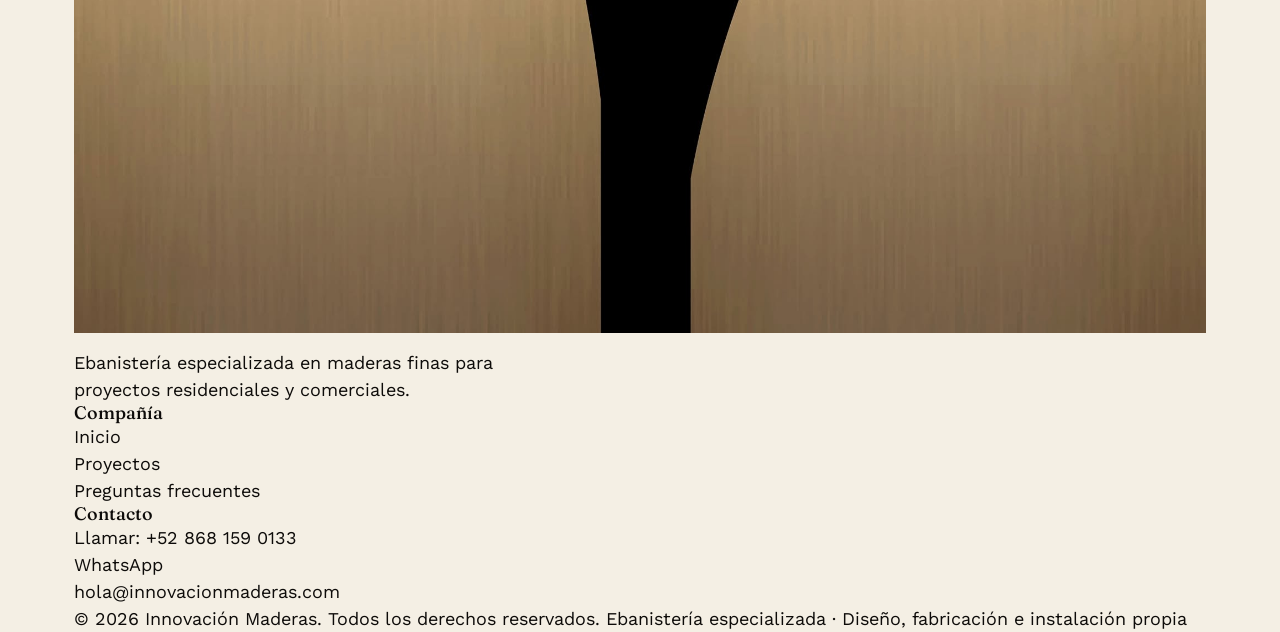
==== commit 2b802d1e: "Add files via upload v5 (penultima antes de agregar seccion para arquitectos y constructores)" ====
--- a/pages/profesionales.html
+++ b/pages/profesionales.html
@@ -3,8 +3,10 @@
 <head>
   <meta charset="UTF-8" />
   <meta name="viewport" content="width=device-width, initial-scale=1.0" />
-  <title>Innovación Maderas — Para arquitectos, diseñadores y contratistas</title>
-  <meta name="description" content="Innovación Maderas: proveedor especializado de ebanistería para arquitectos, diseñadores de interiores, contratistas y constructores." />
+  <title>Ebanistería para Arquitectos y Contratistas | Innovación Maderas</title>
+  <meta name="description" content="Innovación Maderas fabrica millwork y ebanistería arquitectónica de alta calidad para arquitectos, diseñadores, contratistas y constructoras en el Valle del Río Grande." />
+  <link rel="canonical" href="https://www.innovacionmaderas.com/pages/profesionales.html" />
+  <!-- TODO: reemplazar por la URL real cuando el dominio esté conectado -->
 
   <link rel="preconnect" href="https://fonts.googleapis.com" />
   <link rel="preconnect" href="https://fonts.gstatic.com" crossorigin />
@@ -52,13 +54,14 @@
   <main>
     <section style="background: var(--color-black); color: var(--color-ivory); padding-top: calc(var(--header-height) + var(--space-6)); padding-bottom: var(--space-6); text-align:center;">
       <div class="container" style="max-width: 720px;">
-        <h1 style="font-size: clamp(2rem, 4vw, 2.8rem);">Una experiencia dedicada para arquitectos, diseñadores y contratistas está en camino</h1>
+        <h1 style="font-size: clamp(2rem, 4vw, 2.8rem);">Ebanistería y Millwork para Arquitectos, Contratistas y Constructoras</h1>
         <p style="margin-top: var(--space-3); color: rgba(244,239,228,0.78); font-size: var(--step-md);">
           Innovación Maderas es proveedor especializado de ebanistería para
           General Contractors, Custom Home Builders, arquitectos, diseñadores
-          de interiores e ingenieros. Estamos construyendo una sección propia
-          con nuestro portafolio técnico, capacidades de fabricación y proceso
-          de trabajo conjunto — mientras tanto, contáctanos directamente.
+          de interiores e ingenieros en el Valle del Río Grande. Estamos
+          construyendo una sección propia con nuestro portafolio técnico,
+          capacidades de fabricación y proceso de trabajo conjunto — mientras
+          tanto, contáctanos directamente.
         </p>
         <div style="margin-top: var(--space-4); display:flex; gap: var(--space-2); justify-content:center; flex-wrap:wrap;">
           <a data-whatsapp-link href="#" target="_blank" rel="noopener" class="btn btn--gold">Escríbenos por WhatsApp</a>
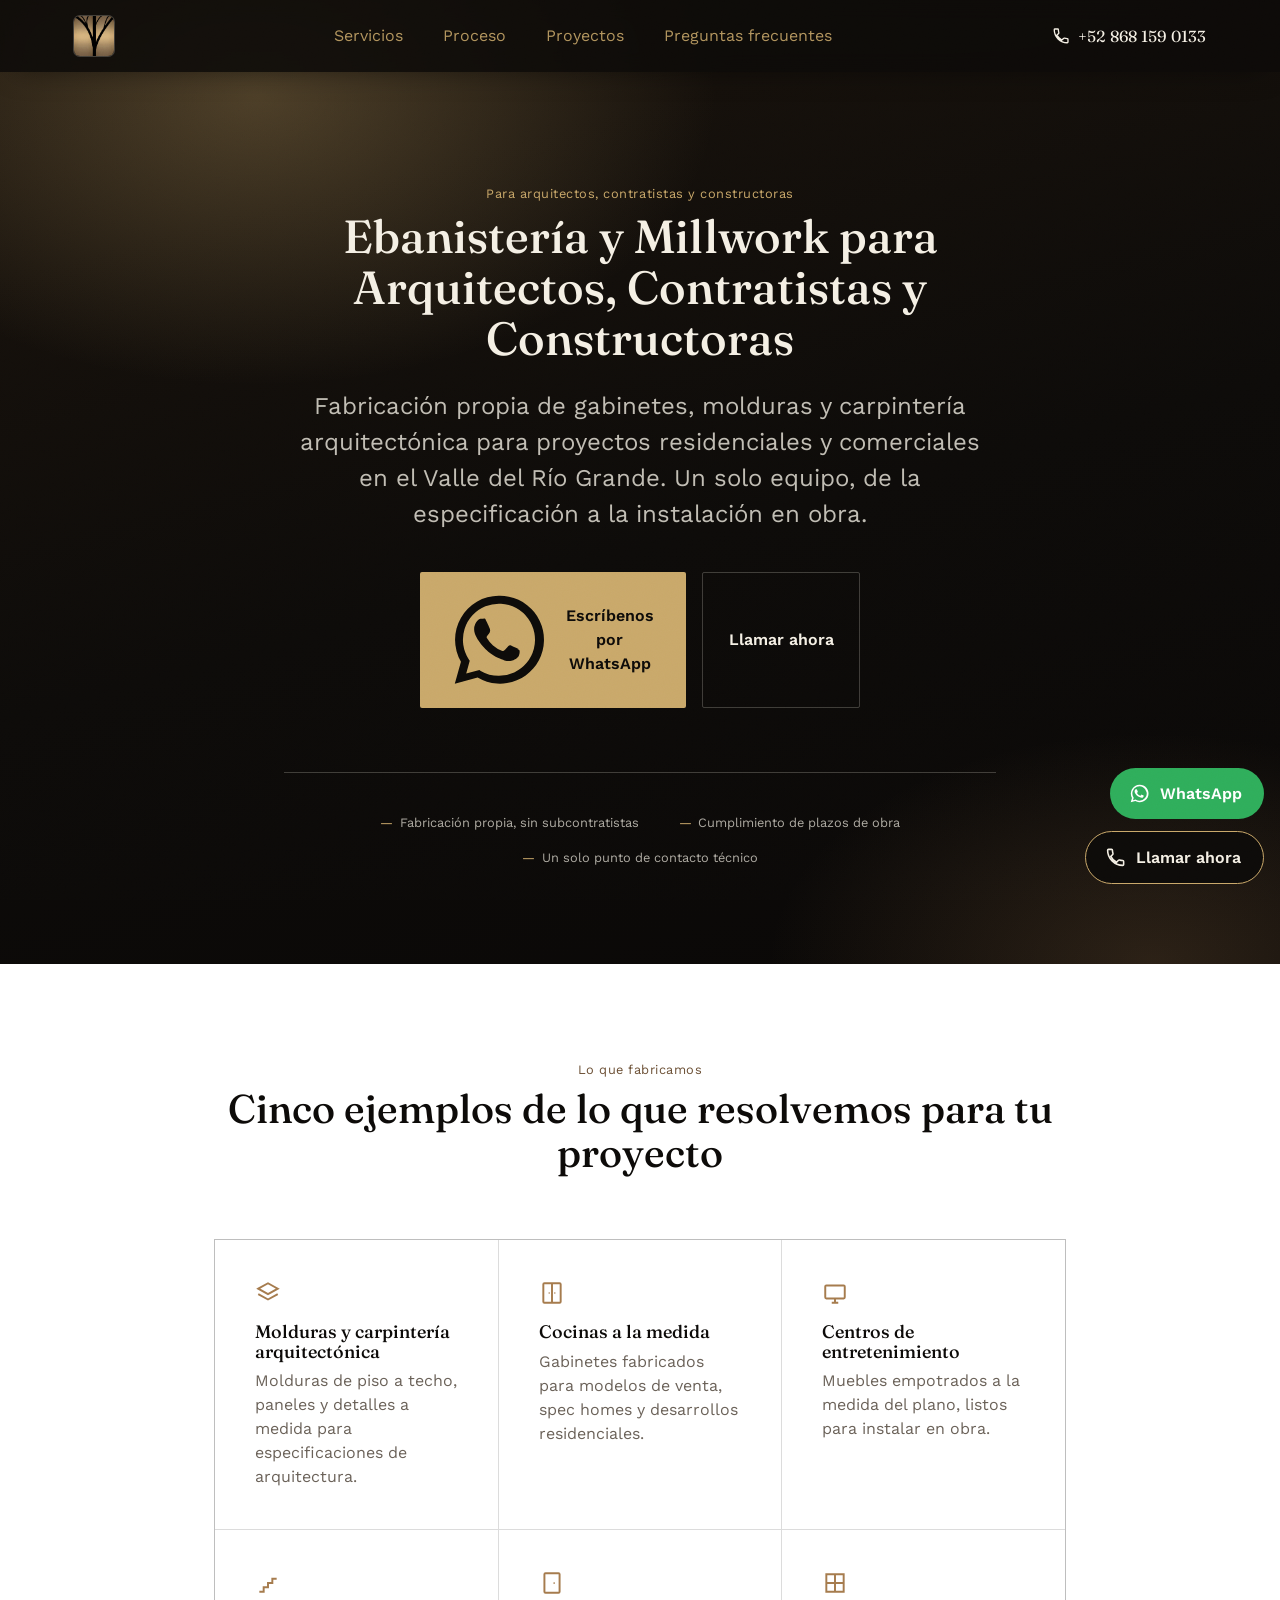
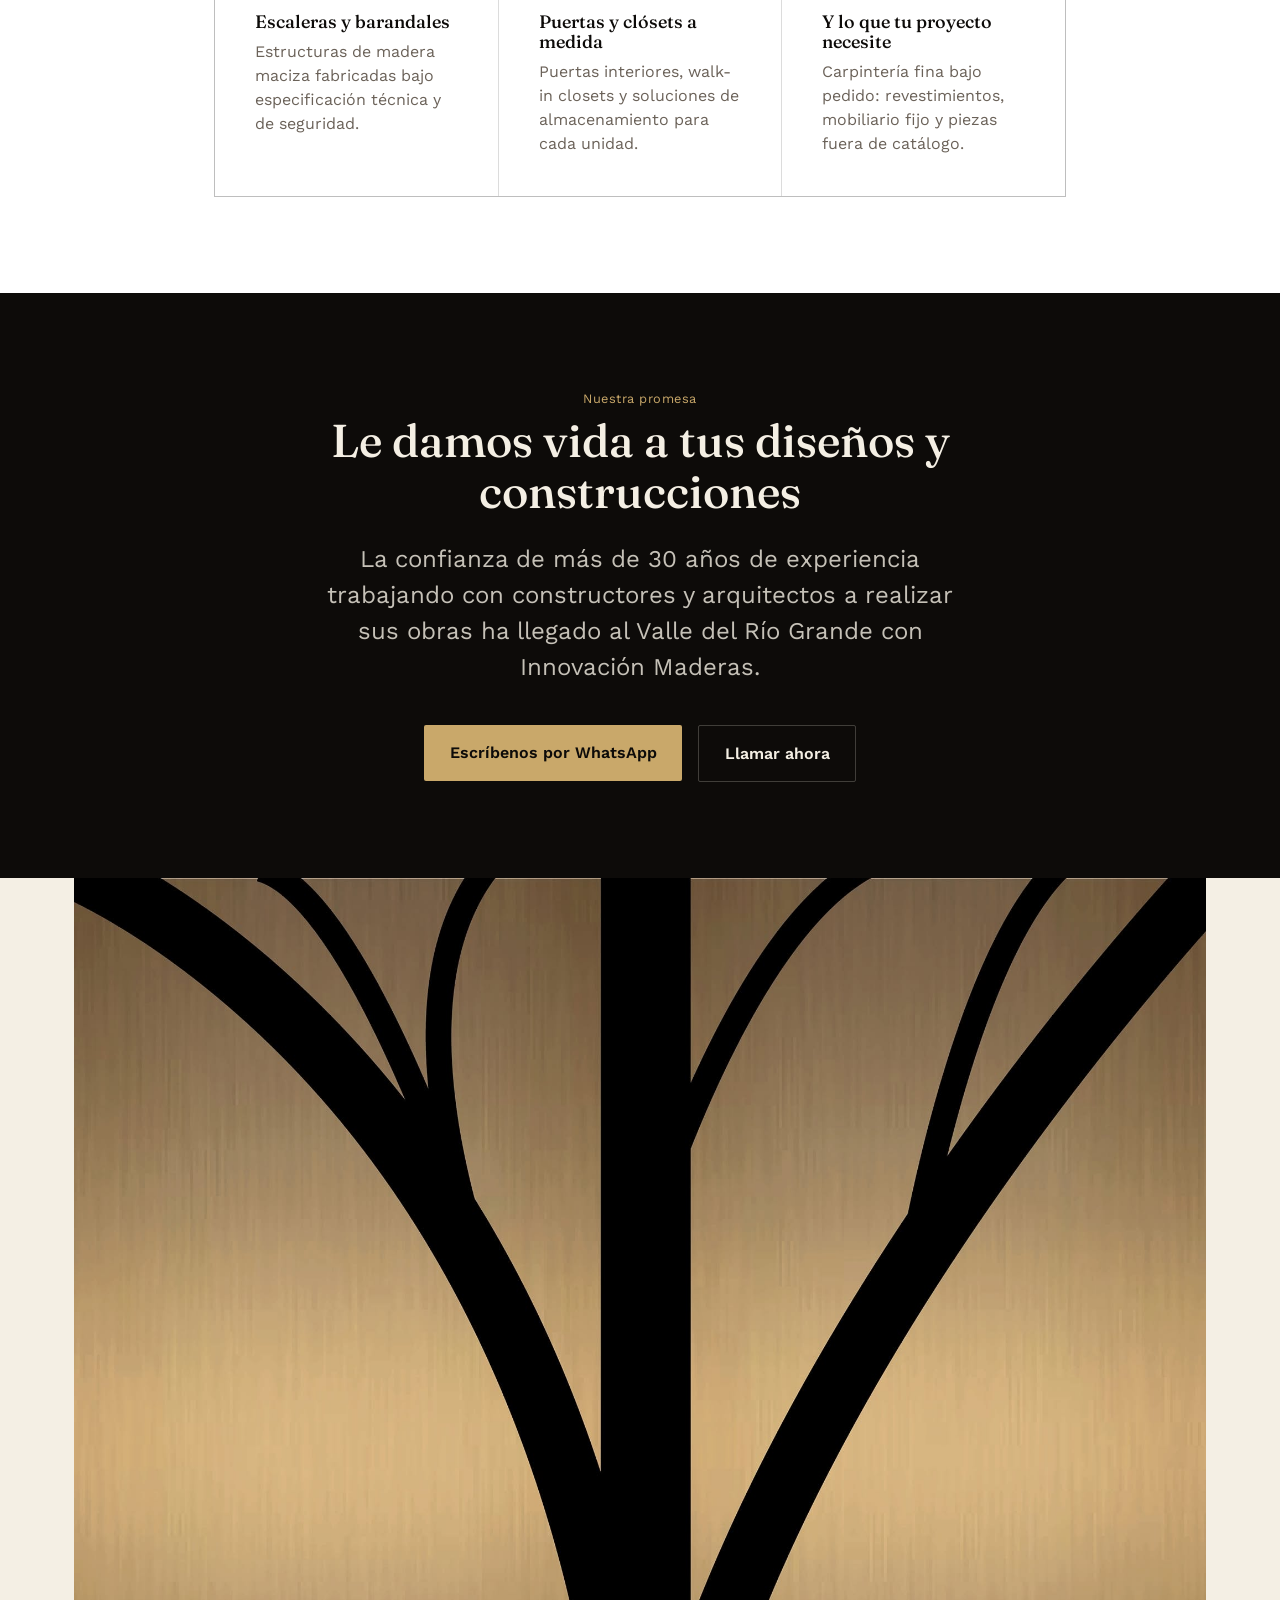
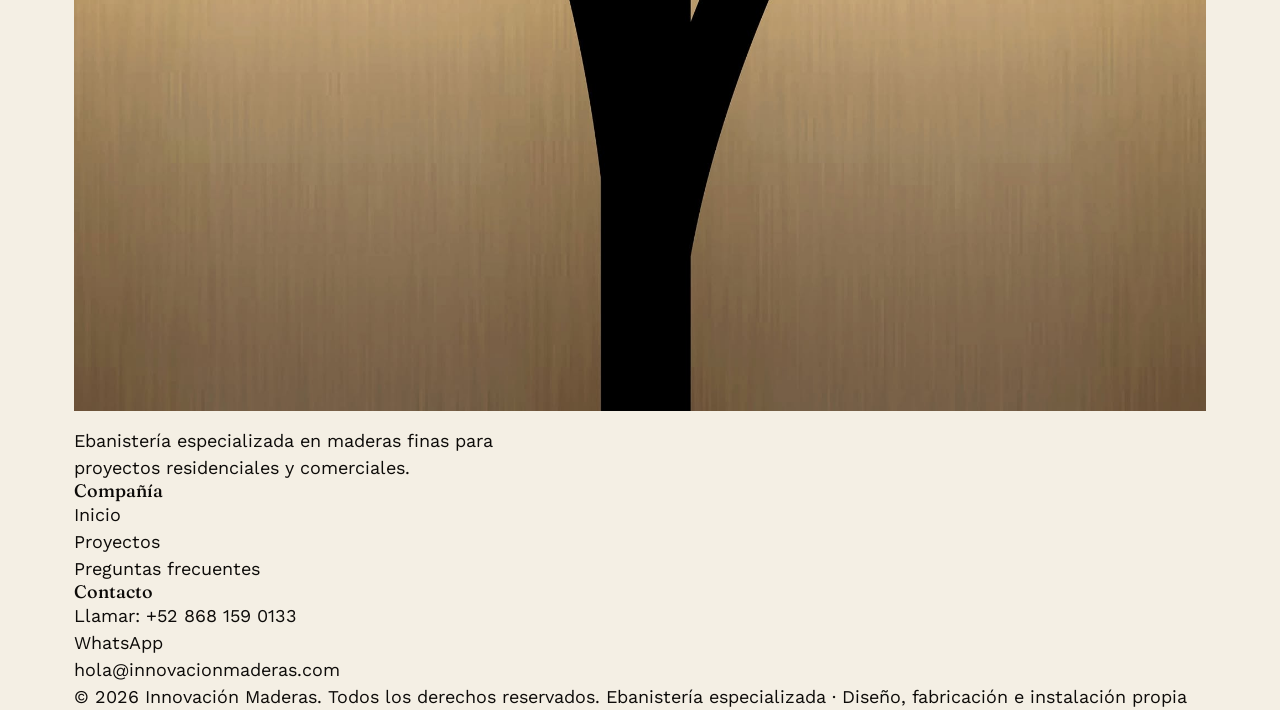
==== commit 9426827d: "Add files via upload v5.1 solo falta EN/ES" ====
--- a/pages/profesionales.html
+++ b/pages/profesionales.html
@@ -16,6 +16,7 @@
   <link rel="stylesheet" href="../assets/css/reset.css" />
   <link rel="stylesheet" href="../assets/css/variables.css" />
   <link rel="stylesheet" href="../assets/css/main.css" />
+  <link rel="stylesheet" href="../assets/css/pages/profesionales.css" />
 </head>
 <body>
 
@@ -52,20 +53,86 @@
   </nav>
 
   <main>
-    <section style="background: var(--color-black); color: var(--color-ivory); padding-top: calc(var(--header-height) + var(--space-6)); padding-bottom: var(--space-6); text-align:center;">
-      <div class="container" style="max-width: 720px;">
-        <h1 style="font-size: clamp(2rem, 4vw, 2.8rem);">Ebanistería y Millwork para Arquitectos, Contratistas y Constructoras</h1>
-        <p style="margin-top: var(--space-3); color: rgba(244,239,228,0.78); font-size: var(--step-md);">
-          Innovación Maderas es proveedor especializado de ebanistería para
-          General Contractors, Custom Home Builders, arquitectos, diseñadores
-          de interiores e ingenieros en el Valle del Río Grande. Estamos
-          construyendo una sección propia con nuestro portafolio técnico,
-          capacidades de fabricación y proceso de trabajo conjunto — mientras
-          tanto, contáctanos directamente.
+    <!-- ================= HERO ================= -->
+    <section class="pro-hero">
+      <div class="container">
+        <span class="eyebrow">Para arquitectos, contratistas y constructoras</span>
+        <h1>Ebanistería y Millwork para Arquitectos, Contratistas y Constructoras</h1>
+        <p class="pro-hero__lede">
+          Fabricación propia de gabinetes, molduras y carpintería
+          arquitectónica para proyectos residenciales y comerciales en el
+          Valle del Río Grande. Un solo equipo, de la especificación a la
+          instalación en obra.
         </p>
-        <div style="margin-top: var(--space-4); display:flex; gap: var(--space-2); justify-content:center; flex-wrap:wrap;">
+        <div class="pro-hero__actions">
+          <a data-whatsapp-link href="#" target="_blank" rel="noopener" class="btn btn--gold">
+            <svg viewBox="0 0 24 24" fill="currentColor"><path d="M12 2a10 10 0 0 0-8.6 15L2 22l5.2-1.4A10 10 0 1 0 12 2zm0 18.2a8.1 8.1 0 0 1-4.1-1.1l-.3-.2-3 .8.8-2.9-.2-.3A8.2 8.2 0 1 1 12 20.2zm4.5-6.1c-.2-.1-1.5-.7-1.7-.8-.2-.1-.4-.1-.6.1s-.7.8-.9 1c-.2.2-.3.2-.6.1a6.7 6.7 0 0 1-2-1.2 7.4 7.4 0 0 1-1.4-1.7c-.1-.2 0-.4.1-.5l.4-.5c.1-.2.2-.3.2-.5.1-.2 0-.4 0-.5s-.6-1.5-.9-2c-.2-.5-.4-.4-.6-.4h-.5c-.2 0-.5.1-.7.3a2.9 2.9 0 0 0-.9 2.1c0 1.2.9 2.4 1 2.6.1.2 1.8 2.8 4.4 3.9.6.3 1.1.4 1.5.6.6.2 1.1.2 1.6.1.5-.1 1.5-.6 1.7-1.2.2-.6.2-1.1.1-1.2 0-.1-.2-.2-.5-.3z"/></svg>
+            Escríbenos por WhatsApp
+          </a>
+          <a data-phone-link href="#" class="btn btn--outline-pro">Llamar ahora</a>
+        </div>
+        <ul class="pro-trustbar">
+          <li>Fabricación propia, sin subcontratistas</li>
+          <li>Cumplimiento de plazos de obra</li>
+          <li>Un solo punto de contacto técnico</li>
+        </ul>
+      </div>
+    </section>
+
+    <!-- ================= 5 CAPACIDADES ================= -->
+    <section class="pro-capabilities">
+      <div class="container">
+        <span class="eyebrow" style="color: var(--color-bronze-deep);">Lo que fabricamos</span>
+        <h2>Cinco ejemplos de lo que resolvemos para tu proyecto</h2>
+
+        <div class="pro-grid">
+          <article class="pro-card">
+            <svg viewBox="0 0 24 24" fill="none" stroke="currentColor" stroke-width="1.8"><path d="M3 8l9-5 9 5-9 5-9-5z"/><path d="M3 13l9 5 9-5"/></svg>
+            <h3>Molduras y carpintería arquitectónica</h3>
+            <p>Molduras de piso a techo, paneles y detalles a medida para especificaciones de arquitectura.</p>
+          </article>
+          <article class="pro-card">
+            <svg viewBox="0 0 24 24" fill="none" stroke="currentColor" stroke-width="1.8"><rect x="4" y="3" width="16" height="18" rx="1"/><path d="M12 3v18"/><circle cx="9.4" cy="12" r="0.7" fill="currentColor" stroke="none"/><circle cx="14.6" cy="12" r="0.7" fill="currentColor" stroke="none"/></svg>
+            <h3>Cocinas a la medida</h3>
+            <p>Gabinetes fabricados para modelos de venta, spec homes y desarrollos residenciales.</p>
+          </article>
+          <article class="pro-card">
+            <svg viewBox="0 0 24 24" fill="none" stroke="currentColor" stroke-width="1.8"><rect x="3" y="5" width="18" height="12" rx="1"/><path d="M9 21h6M12 17v4"/></svg>
+            <h3>Centros de entretenimiento</h3>
+            <p>Muebles empotrados a la medida del plano, listos para instalar en obra.</p>
+          </article>
+          <article class="pro-card">
+            <svg viewBox="0 0 24 24" fill="none" stroke="currentColor" stroke-width="1.8"><path d="M4 20h4v-4h4v-4h4v-4h4"/></svg>
+            <h3>Escaleras y barandales</h3>
+            <p>Estructuras de madera maciza fabricadas bajo especificación técnica y de seguridad.</p>
+          </article>
+          <article class="pro-card">
+            <svg viewBox="0 0 24 24" fill="none" stroke="currentColor" stroke-width="1.8"><rect x="5" y="3" width="14" height="18" rx="1"/><circle cx="14" cy="12" r="0.8" fill="currentColor" stroke="none"/></svg>
+            <h3>Puertas y clósets a medida</h3>
+            <p>Puertas interiores, walk-in closets y soluciones de almacenamiento para cada unidad.</p>
+          </article>
+          <article class="pro-card">
+            <svg viewBox="0 0 24 24" fill="none" stroke="currentColor" stroke-width="1.8"><path d="M4 4h16v16H4z"/><path d="M4 12h16M12 4v16"/></svg>
+            <h3>Y lo que tu proyecto necesite</h3>
+            <p>Carpintería fina bajo pedido: revestimientos, mobiliario fijo y piezas fuera de catálogo.</p>
+          </article>
+        </div>
+      </div>
+    </section>
+
+    <!-- ================= CIERRE: LA PROMESA ================= -->
+    <section class="pro-close">
+      <div class="container">
+        <span class="eyebrow">Nuestra promesa</span>
+        <h2>Le damos vida a tus diseños y construcciones</h2>
+        <p>
+          La confianza de más de 30 años de experiencia trabajando con
+          constructores y arquitectos a realizar sus obras ha llegado al
+          Valle del Río Grande con Innovación Maderas.
+        </p>
+        <div class="pro-close__actions">
           <a data-whatsapp-link href="#" target="_blank" rel="noopener" class="btn btn--gold">Escríbenos por WhatsApp</a>
-          <a data-phone-link href="#" class="btn" style="background:transparent; border:1px solid var(--border-on-dark); color: var(--color-ivory);">Llamar ahora</a>
+          <a data-phone-link href="#" class="btn btn--outline-pro">Llamar ahora</a>
         </div>
       </div>
     </section>
--- a/assets/css/main.css
+++ b/assets/css/main.css
@@ -143,9 +143,10 @@
 }
 
 .site-header .logo {
-  height: 38px;
+  height: 40px;
   width: auto;
-  filter: brightness(0) invert(1); /* logo claro: el header siempre está sobre fondo oscuro */
+  border-radius: 6px;
+  box-shadow: 0 0 0 1px var(--border-on-dark);
 }
 
 .main-nav {
@@ -159,18 +160,19 @@
 }
 
 .main-nav a {
-  color: var(--color-ivory);
+  color: var(--color-gold);
   font-size: var(--step-sm);
   opacity: 0.88;
-  transition: opacity var(--duration-fast) var(--ease-standard);
-}
-.main-nav a:hover { opacity: 1; }
+  transition: opacity var(--duration-fast) var(--ease-standard), color var(--duration-fast) var(--ease-standard);
+}
+.main-nav a:hover { opacity: 1; color: var(--color-gold-light); }
 
 .main-nav .nav-pro {
   padding-left: var(--space-3);
   border-left: 1px solid var(--border-on-dark);
-  opacity: 0.7;
-  font-size: var(--step-xs);
+  opacity: 0.95;
+  font-size: var(--step-base);
+  font-weight: 500;
 }
 
 .header-actions {
@@ -238,7 +240,7 @@
 .mobile-nav.is-open { transform: translateY(0); }
 
 .mobile-nav a {
-  color: var(--color-ivory);
+  color: var(--color-gold);
   font-family: var(--font-display);
   font-size: var(--step-lg);
 }
@@ -248,8 +250,9 @@
   padding-top: var(--space-3);
   border-top: 1px solid var(--border-on-dark);
   font-family: var(--font-body);
-  font-size: var(--step-base);
-  color: var(--border-on-dark);
+  font-size: var(--step-md);
+  font-weight: 500;
+  color: var(--color-gold-light);
 }
 
 /* ==========================================================================
--- a/assets/css/pages/profesionales.css
+++ b/assets/css/pages/profesionales.css
@@ -0,0 +1,146 @@
+/*
+  profesionales.css — estilos exclusivos de pages/profesionales.html.
+  Estructura concisa de alta conversión: hero → 5 capacidades → cierre.
+*/
+
+.eyebrow {
+  display: block;
+  font-size: var(--step-xs);
+  letter-spacing: 0.04em;
+  color: var(--color-gold);
+  margin-bottom: var(--space-1);
+}
+
+.btn--outline-pro {
+  background: transparent;
+  border: 1px solid var(--border-on-dark);
+  color: var(--color-ivory);
+}
+.btn--outline-pro:hover { background: var(--color-ivory); color: var(--color-black); }
+
+/* ---------- Hero ---------- */
+.pro-hero {
+  background: var(--surface-showroom);
+  color: var(--color-ivory);
+  padding-top: calc(var(--header-height) + var(--space-6));
+  padding-bottom: var(--space-6);
+  text-align: center;
+}
+
+.pro-hero .container { max-width: 760px; }
+
+.pro-hero h1 {
+  font-size: clamp(2rem, 4vw, 2.9rem);
+}
+
+.pro-hero__lede {
+  margin-top: var(--space-3);
+  color: rgba(244, 239, 228, 0.78);
+  font-size: var(--step-md);
+}
+
+.pro-hero__actions {
+  margin-top: var(--space-4);
+  display: flex;
+  gap: var(--space-2);
+  justify-content: center;
+  flex-wrap: wrap;
+}
+
+.pro-trustbar {
+  margin-top: var(--space-5);
+  padding-top: var(--space-4);
+  border-top: 1px solid var(--border-on-dark);
+  display: flex;
+  flex-wrap: wrap;
+  justify-content: center;
+  gap: var(--space-2) var(--space-4);
+  list-style: none;
+  font-size: var(--step-xs);
+  color: rgba(244, 239, 228, 0.7);
+}
+
+.pro-trustbar li { display: flex; align-items: center; gap: 0.5em; }
+.pro-trustbar li::before { content: "—"; color: var(--color-gold); }
+
+/* ---------- Capacidades (5 ejemplos) ---------- */
+.pro-capabilities {
+  background: var(--color-white);
+  padding-block: var(--space-6);
+  text-align: center;
+}
+
+.pro-capabilities .container { max-width: 900px; }
+
+.pro-capabilities h2 {
+  font-size: clamp(1.8rem, 3.2vw, 2.5rem);
+  margin-top: 0.4rem;
+}
+
+.pro-grid {
+  margin-top: var(--space-5);
+  display: grid;
+  gap: 1px;
+  background: var(--border-subtle);
+  border: 1px solid var(--border-subtle);
+  text-align: left;
+}
+
+@media (min-width: 700px) {
+  .pro-grid { grid-template-columns: repeat(2, 1fr); }
+}
+@media (min-width: 1020px) {
+  .pro-grid { grid-template-columns: repeat(3, 1fr); }
+}
+
+.pro-card {
+  background: var(--color-white);
+  padding: var(--space-4);
+}
+
+.pro-card svg {
+  width: 26px;
+  height: 26px;
+  color: var(--color-bronze);
+}
+
+.pro-card h3 {
+  margin-top: var(--space-2);
+  font-size: var(--step-base);
+  font-weight: 500;
+}
+
+.pro-card p {
+  margin-top: 0.5rem;
+  color: var(--text-muted);
+  font-size: var(--step-sm);
+}
+
+/* ---------- Cierre: la promesa de marca ---------- */
+.pro-close {
+  background: var(--color-black);
+  color: var(--color-ivory);
+  padding-block: var(--space-6);
+  text-align: center;
+}
+
+.pro-close .container { max-width: 680px; }
+
+.pro-close h2 {
+  font-size: clamp(2rem, 3.6vw, 2.9rem);
+  margin-top: 0.4rem;
+}
+
+.pro-close p {
+  margin-top: var(--space-3);
+  color: rgba(244, 239, 228, 0.8);
+  font-size: var(--step-md);
+}
+
+.pro-close__actions {
+  margin-top: var(--space-4);
+  display: flex;
+  gap: var(--space-2);
+  justify-content: center;
+  flex-wrap: wrap;
+}
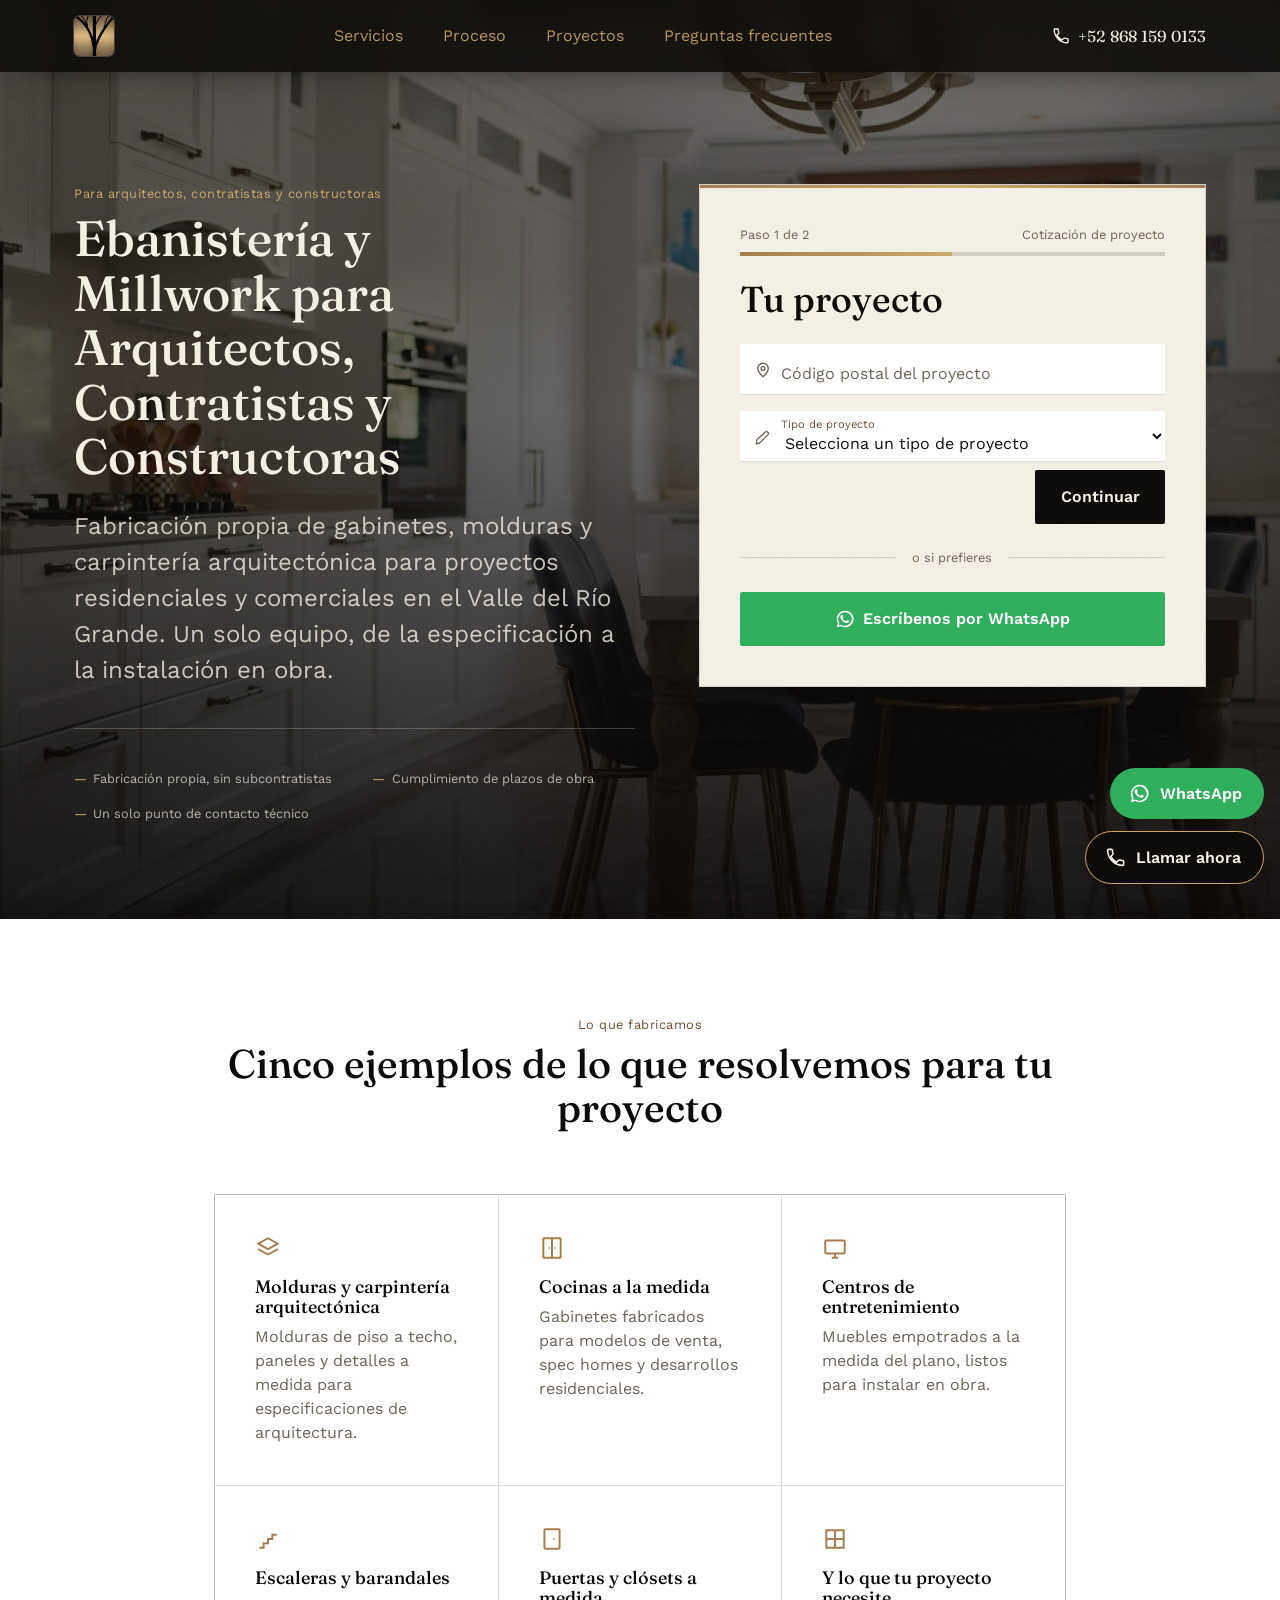
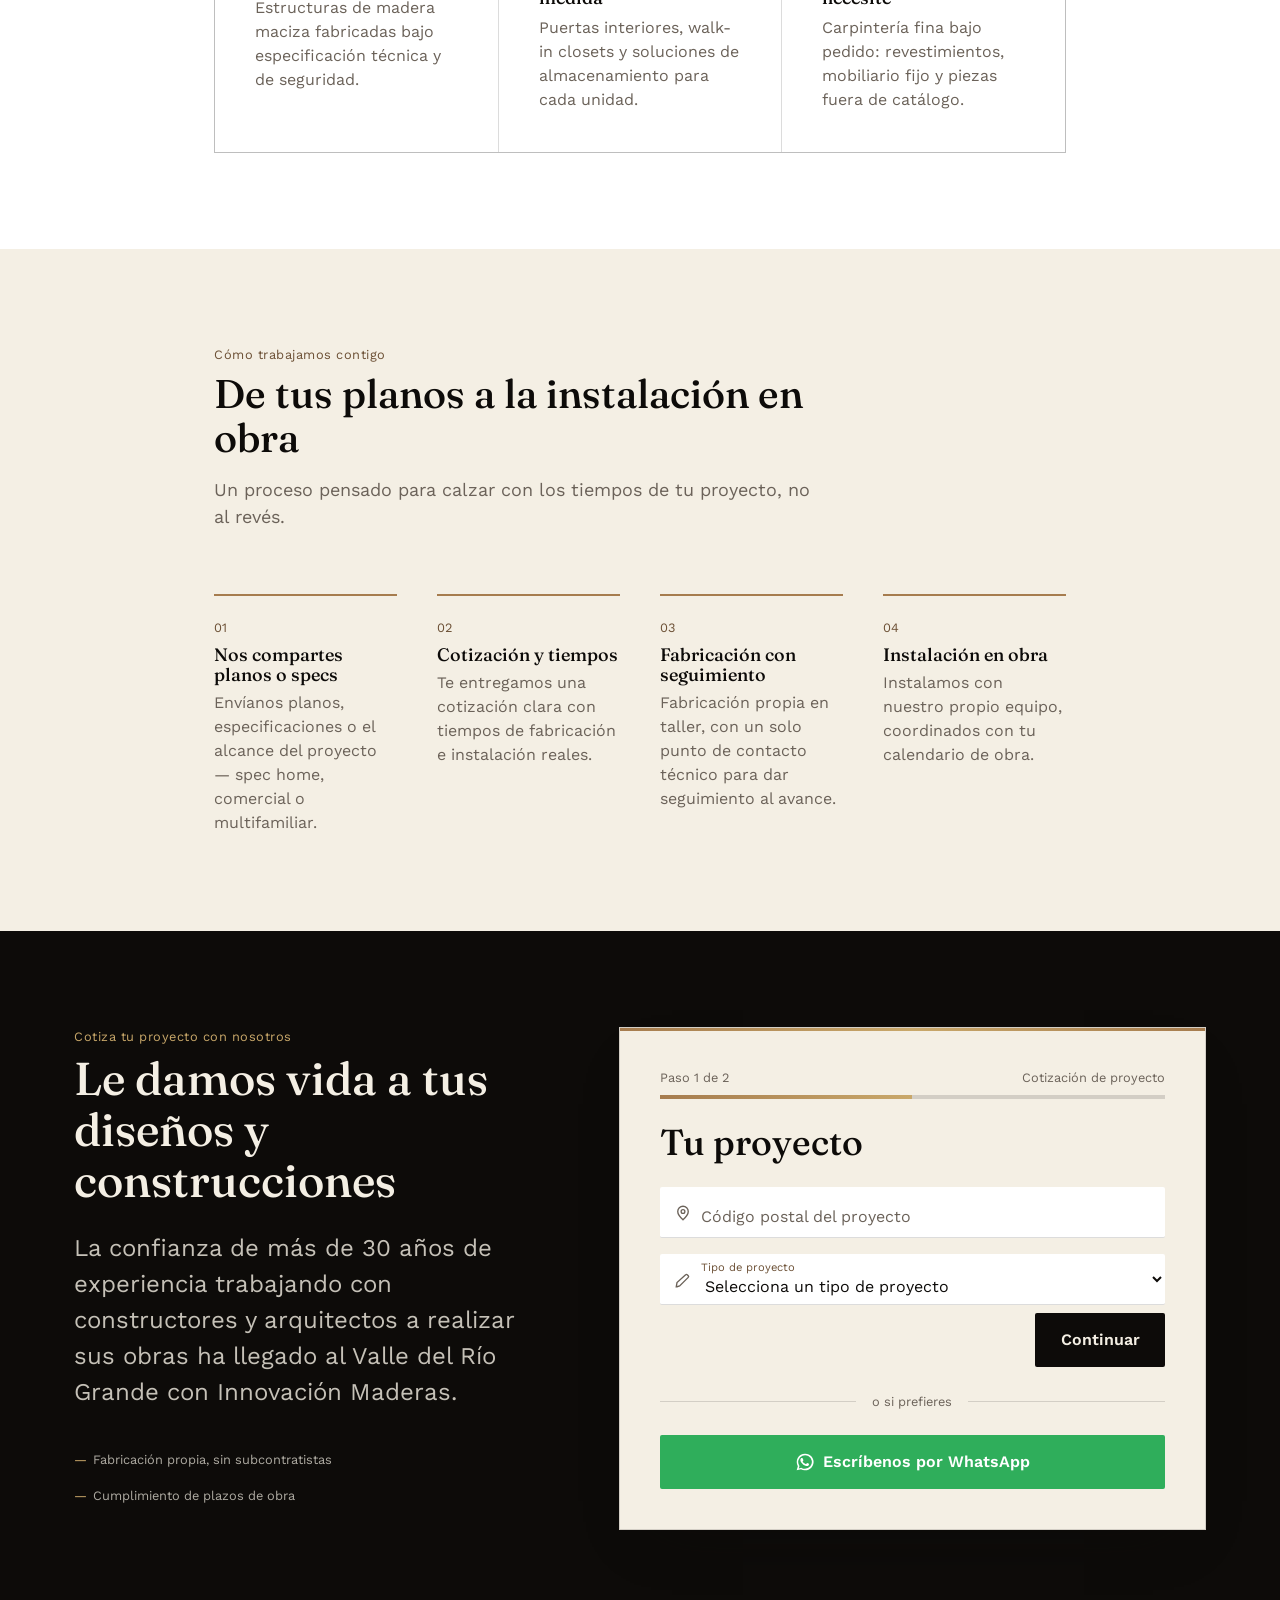
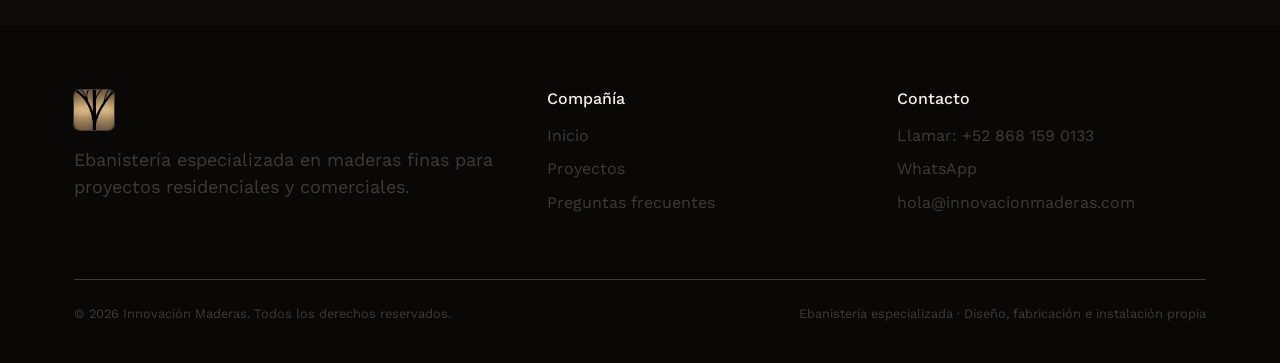
==== commit c86e7655: "Add files via upload v7 ya con seccion bien especializada para constructores y contratistas" ====
--- a/pages/profesionales.html
+++ b/pages/profesionales.html
@@ -53,33 +53,116 @@
   </nav>
 
   <main>
-    <!-- ================= HERO ================= -->
+    <!-- ================= HERO (video + formulario) ================= -->
     <section class="pro-hero">
+      <video class="pro-hero__video" autoplay muted loop playsinline poster="../assets/images/content/cocina-a-la-medida-mcallen-tx.jpg">
+        <source src="https://res.cloudinary.com/npaacurb/video/upload/v1789606462/CustomKitchenCabinetsMcAllenTx.mp4" type="video/mp4">
+      </video>
+      <div class="pro-hero__scrim"></div>
+
       <div class="container">
-        <span class="eyebrow">Para arquitectos, contratistas y constructoras</span>
-        <h1>Ebanistería y Millwork para Arquitectos, Contratistas y Constructoras</h1>
-        <p class="pro-hero__lede">
-          Fabricación propia de gabinetes, molduras y carpintería
-          arquitectónica para proyectos residenciales y comerciales en el
-          Valle del Río Grande. Un solo equipo, de la especificación a la
-          instalación en obra.
-        </p>
-        <div class="pro-hero__actions">
-          <a data-whatsapp-link href="#" target="_blank" rel="noopener" class="btn btn--gold">
+        <div>
+          <span class="eyebrow">Para arquitectos, contratistas y constructoras</span>
+          <h1>Ebanistería y Millwork para Arquitectos, Contratistas y Constructoras</h1>
+          <p class="pro-hero__lede">
+            Fabricación propia de gabinetes, molduras y carpintería
+            arquitectónica para proyectos residenciales y comerciales en el
+            Valle del Río Grande. Un solo equipo, de la especificación a la
+            instalación en obra.
+          </p>
+          <ul class="pro-trustbar">
+            <li>Fabricación propia, sin subcontratistas</li>
+            <li>Cumplimiento de plazos de obra</li>
+            <li>Un solo punto de contacto técnico</li>
+          </ul>
+        </div>
+
+        <div class="lead-card" id="cotizar-pro-top-card">
+          <div class="form-progress">
+            <div class="form-progress__label">
+              <span data-progress-label>Paso 1 de 2</span>
+              <span>Cotización de proyecto</span>
+            </div>
+            <div class="form-progress__track"><div class="form-progress__fill"></div></div>
+          </div>
+
+          <form class="lead-form" id="lead-form-pro-top" novalidate>
+            <input type="hidden" name="_subject" value="Nueva consulta — Arquitectos y Contratistas (Innovación Maderas)" />
+            <div class="form-steps">
+
+              <div class="form-step" data-step="1">
+                <h3 class="form-step__title">Tu proyecto</h3>
+
+                <div class="field">
+                  <svg class="field__icon" viewBox="0 0 24 24" fill="none" stroke="currentColor" stroke-width="1.8"><path d="M12 21s-7-6.2-7-11a7 7 0 0 1 14 0c0 4.8-7 11-7 11z"/><circle cx="12" cy="10" r="2.5"/></svg>
+                  <input type="text" id="zipcode-pro-top" name="zipcode" placeholder=" " inputmode="numeric" maxlength="5" required autocomplete="postal-code" />
+                  <label for="zipcode-pro-top">Código postal del proyecto</label>
+                  <svg class="field__check" viewBox="0 0 24 24" fill="none" stroke="currentColor" stroke-width="2.4"><path d="M4 12l6 6L20 6"/></svg>
+                </div>
+
+                <div class="field field--select" style="margin-top: var(--space-2);">
+                  <svg class="field__icon" viewBox="0 0 24 24" fill="none" stroke="currentColor" stroke-width="1.8"><path d="M4 21l3.5-1L19 8.5a1.5 1.5 0 0 0 0-2.1l-1.4-1.4a1.5 1.5 0 0 0-2.1 0L4 15.5 3 21z"/></svg>
+                  <select id="servicio-pro-top" name="servicio" required>
+                    <option value="" selected disabled>Selecciona un tipo de proyecto</option>
+                    <option value="Proyecto residencial (spec home)">Proyecto residencial (spec home)</option>
+                    <option value="Proyecto comercial">Proyecto comercial</option>
+                    <option value="Proyecto multifamiliar">Proyecto multifamiliar</option>
+                    <option value="Remodelación">Remodelación</option>
+                    <option value="Otro tipo de proyecto">Otro tipo de proyecto</option>
+                  </select>
+                  <label for="servicio-pro-top">Tipo de proyecto</label>
+                </div>
+
+                <div class="form-nav" style="justify-content:flex-end;">
+                  <button type="button" class="btn btn--primary" data-step-next>Continuar</button>
+                </div>
+              </div>
+
+              <div class="form-step" data-step="2">
+                <h3 class="form-step__title">Acerca de tu empresa</h3>
+
+                <div class="field">
+                  <svg class="field__icon" viewBox="0 0 24 24" fill="none" stroke="currentColor" stroke-width="1.8"><circle cx="12" cy="8" r="4"/><path d="M4 21v-1a8 8 0 0 1 16 0v1"/></svg>
+                  <input type="text" id="nombre-pro-top" name="nombre" placeholder=" " required autocomplete="name" />
+                  <label for="nombre-pro-top">Nombre y empresa</label>
+                  <svg class="field__check" viewBox="0 0 24 24" fill="none" stroke="currentColor" stroke-width="2.4"><path d="M4 12l6 6L20 6"/></svg>
+                </div>
+
+                <div class="field" style="margin-top: var(--space-2);">
+                  <svg class="field__icon" viewBox="0 0 24 24" fill="none" stroke="currentColor" stroke-width="1.8"><path d="M6.6 10.8c1.4 2.8 3.8 5.2 6.6 6.6l2.2-2.2c.3-.3.7-.4 1.1-.3 1.2.4 2.5.6 3.8.6.6 0 1 .4 1 1V20c0 .6-.4 1-1 1C10.9 21 3 13.1 3 3.7c0-.6.4-1 1-1h3.5c.6 0 1 .4 1 1 0 1.3.2 2.6.6 3.8.1.4 0 .8-.3 1.1L6.6 10.8z"/></svg>
+                  <input type="tel" id="telefono-pro-top" name="telefono" placeholder=" " required autocomplete="tel" />
+                  <label for="telefono-pro-top">Teléfono</label>
+                  <svg class="field__check" viewBox="0 0 24 24" fill="none" stroke="currentColor" stroke-width="2.4"><path d="M4 12l6 6L20 6"/></svg>
+                </div>
+
+                <div class="field" style="margin-top: var(--space-2);">
+                  <svg class="field__icon" viewBox="0 0 24 24" fill="none" stroke="currentColor" stroke-width="1.8"><rect x="3" y="5" width="18" height="14" rx="1"/><path d="M3 7l9 6 9-6"/></svg>
+                  <input type="email" id="email-pro-top" name="email" placeholder=" " required autocomplete="email" />
+                  <label for="email-pro-top">Correo electrónico</label>
+                  <svg class="field__check" viewBox="0 0 24 24" fill="none" stroke="currentColor" stroke-width="2.4"><path d="M4 12l6 6L20 6"/></svg>
+                </div>
+
+                <div class="form-nav">
+                  <button type="button" class="btn btn--ghost" data-step-back>Atrás</button>
+                  <button type="submit" class="btn btn--primary">Solicitar cotización</button>
+                </div>
+                <p class="lead-form__note">No compartimos tu información con terceros.</p>
+              </div>
+
+            </div>
+          </form>
+
+          <div class="lead-card__divider">o si prefieres</div>
+
+          <a class="btn btn--whatsapp" data-whatsapp-link href="#" target="_blank" rel="noopener">
             <svg viewBox="0 0 24 24" fill="currentColor"><path d="M12 2a10 10 0 0 0-8.6 15L2 22l5.2-1.4A10 10 0 1 0 12 2zm0 18.2a8.1 8.1 0 0 1-4.1-1.1l-.3-.2-3 .8.8-2.9-.2-.3A8.2 8.2 0 1 1 12 20.2zm4.5-6.1c-.2-.1-1.5-.7-1.7-.8-.2-.1-.4-.1-.6.1s-.7.8-.9 1c-.2.2-.3.2-.6.1a6.7 6.7 0 0 1-2-1.2 7.4 7.4 0 0 1-1.4-1.7c-.1-.2 0-.4.1-.5l.4-.5c.1-.2.2-.3.2-.5.1-.2 0-.4 0-.5s-.6-1.5-.9-2c-.2-.5-.4-.4-.6-.4h-.5c-.2 0-.5.1-.7.3a2.9 2.9 0 0 0-.9 2.1c0 1.2.9 2.4 1 2.6.1.2 1.8 2.8 4.4 3.9.6.3 1.1.4 1.5.6.6.2 1.1.2 1.6.1.5-.1 1.5-.6 1.7-1.2.2-.6.2-1.1.1-1.2 0-.1-.2-.2-.5-.3z"/></svg>
             Escríbenos por WhatsApp
           </a>
-          <a data-phone-link href="#" class="btn btn--outline-pro">Llamar ahora</a>
-        </div>
-        <ul class="pro-trustbar">
-          <li>Fabricación propia, sin subcontratistas</li>
-          <li>Cumplimiento de plazos de obra</li>
-          <li>Un solo punto de contacto técnico</li>
-        </ul>
+        </div>
       </div>
     </section>
 
-    <!-- ================= 5 CAPACIDADES ================= -->
+    <!-- ================= 6 CAPACIDADES ================= -->
     <section class="pro-capabilities">
       <div class="container">
         <span class="eyebrow" style="color: var(--color-bronze-deep);">Lo que fabricamos</span>
@@ -120,19 +203,137 @@
       </div>
     </section>
 
-    <!-- ================= CIERRE: LA PROMESA ================= -->
-    <section class="pro-close">
+    <!-- ================= CÓMO TRABAJAMOS CONTIGO ================= -->
+    <section class="pro-process">
       <div class="container">
-        <span class="eyebrow">Nuestra promesa</span>
-        <h2>Le damos vida a tus diseños y construcciones</h2>
-        <p>
-          La confianza de más de 30 años de experiencia trabajando con
-          constructores y arquitectos a realizar sus obras ha llegado al
-          Valle del Río Grande con Innovación Maderas.
-        </p>
-        <div class="pro-close__actions">
-          <a data-whatsapp-link href="#" target="_blank" rel="noopener" class="btn btn--gold">Escríbenos por WhatsApp</a>
-          <a data-phone-link href="#" class="btn btn--outline-pro">Llamar ahora</a>
+        <div class="section-head">
+          <span class="eyebrow">Cómo trabajamos contigo</span>
+          <h2>De tus planos a la instalación en obra</h2>
+          <p>Un proceso pensado para calzar con los tiempos de tu proyecto, no al revés.</p>
+        </div>
+        <div class="pro-steps">
+          <div class="pro-step">
+            <span class="pro-step__index">01</span>
+            <h3>Nos compartes planos o specs</h3>
+            <p>Envíanos planos, especificaciones o el alcance del proyecto — spec home, comercial o multifamiliar.</p>
+          </div>
+          <div class="pro-step">
+            <span class="pro-step__index">02</span>
+            <h3>Cotización y tiempos</h3>
+            <p>Te entregamos una cotización clara con tiempos de fabricación e instalación reales.</p>
+          </div>
+          <div class="pro-step">
+            <span class="pro-step__index">03</span>
+            <h3>Fabricación con seguimiento</h3>
+            <p>Fabricación propia en taller, con un solo punto de contacto técnico para dar seguimiento al avance.</p>
+          </div>
+          <div class="pro-step">
+            <span class="pro-step__index">04</span>
+            <h3>Instalación en obra</h3>
+            <p>Instalamos con nuestro propio equipo, coordinados con tu calendario de obra.</p>
+          </div>
+        </div>
+      </div>
+    </section>
+
+    <!-- ================= COTIZA TU PROYECTO (pitch + formulario) ================= -->
+    <section class="pro-quote">
+      <div class="container">
+        <div class="pro-quote__intro">
+          <span class="eyebrow">Cotiza tu proyecto con nosotros</span>
+          <h2>Le damos vida a tus diseños y construcciones</h2>
+          <p>
+            La confianza de más de 30 años de experiencia trabajando con
+            constructores y arquitectos a realizar sus obras ha llegado al
+            Valle del Río Grande con Innovación Maderas.
+          </p>
+          <ul class="pro-trustbar" style="margin-top: var(--space-4); border-top: none; padding-top: 0;">
+            <li>Fabricación propia, sin subcontratistas</li>
+            <li>Cumplimiento de plazos de obra</li>
+          </ul>
+        </div>
+
+        <div class="lead-card" id="cotizar-pro-close-card">
+          <div class="form-progress">
+            <div class="form-progress__label">
+              <span data-progress-label>Paso 1 de 2</span>
+              <span>Cotización de proyecto</span>
+            </div>
+            <div class="form-progress__track"><div class="form-progress__fill"></div></div>
+          </div>
+
+          <form class="lead-form" id="lead-form-pro-close" novalidate>
+            <input type="hidden" name="_subject" value="Nueva consulta — Arquitectos y Contratistas (Innovación Maderas)" />
+            <div class="form-steps">
+
+              <div class="form-step" data-step="1">
+                <h3 class="form-step__title">Tu proyecto</h3>
+
+                <div class="field">
+                  <svg class="field__icon" viewBox="0 0 24 24" fill="none" stroke="currentColor" stroke-width="1.8"><path d="M12 21s-7-6.2-7-11a7 7 0 0 1 14 0c0 4.8-7 11-7 11z"/><circle cx="12" cy="10" r="2.5"/></svg>
+                  <input type="text" id="zipcode-pro-close" name="zipcode" placeholder=" " inputmode="numeric" maxlength="5" required autocomplete="postal-code" />
+                  <label for="zipcode-pro-close">Código postal del proyecto</label>
+                  <svg class="field__check" viewBox="0 0 24 24" fill="none" stroke="currentColor" stroke-width="2.4"><path d="M4 12l6 6L20 6"/></svg>
+                </div>
+
+                <div class="field field--select" style="margin-top: var(--space-2);">
+                  <svg class="field__icon" viewBox="0 0 24 24" fill="none" stroke="currentColor" stroke-width="1.8"><path d="M4 21l3.5-1L19 8.5a1.5 1.5 0 0 0 0-2.1l-1.4-1.4a1.5 1.5 0 0 0-2.1 0L4 15.5 3 21z"/></svg>
+                  <select id="servicio-pro-close" name="servicio" required>
+                    <option value="" selected disabled>Selecciona un tipo de proyecto</option>
+                    <option value="Proyecto residencial (spec home)">Proyecto residencial (spec home)</option>
+                    <option value="Proyecto comercial">Proyecto comercial</option>
+                    <option value="Proyecto multifamiliar">Proyecto multifamiliar</option>
+                    <option value="Remodelación">Remodelación</option>
+                    <option value="Otro tipo de proyecto">Otro tipo de proyecto</option>
+                  </select>
+                  <label for="servicio-pro-close">Tipo de proyecto</label>
+                </div>
+
+                <div class="form-nav" style="justify-content:flex-end;">
+                  <button type="button" class="btn btn--primary" data-step-next>Continuar</button>
+                </div>
+              </div>
+
+              <div class="form-step" data-step="2">
+                <h3 class="form-step__title">Acerca de tu empresa</h3>
+
+                <div class="field">
+                  <svg class="field__icon" viewBox="0 0 24 24" fill="none" stroke="currentColor" stroke-width="1.8"><circle cx="12" cy="8" r="4"/><path d="M4 21v-1a8 8 0 0 1 16 0v1"/></svg>
+                  <input type="text" id="nombre-pro-close" name="nombre" placeholder=" " required autocomplete="name" />
+                  <label for="nombre-pro-close">Nombre y empresa</label>
+                  <svg class="field__check" viewBox="0 0 24 24" fill="none" stroke="currentColor" stroke-width="2.4"><path d="M4 12l6 6L20 6"/></svg>
+                </div>
+
+                <div class="field" style="margin-top: var(--space-2);">
+                  <svg class="field__icon" viewBox="0 0 24 24" fill="none" stroke="currentColor" stroke-width="1.8"><path d="M6.6 10.8c1.4 2.8 3.8 5.2 6.6 6.6l2.2-2.2c.3-.3.7-.4 1.1-.3 1.2.4 2.5.6 3.8.6.6 0 1 .4 1 1V20c0 .6-.4 1-1 1C10.9 21 3 13.1 3 3.7c0-.6.4-1 1-1h3.5c.6 0 1 .4 1 1 0 1.3.2 2.6.6 3.8.1.4 0 .8-.3 1.1L6.6 10.8z"/></svg>
+                  <input type="tel" id="telefono-pro-close" name="telefono" placeholder=" " required autocomplete="tel" />
+                  <label for="telefono-pro-close">Teléfono</label>
+                  <svg class="field__check" viewBox="0 0 24 24" fill="none" stroke="currentColor" stroke-width="2.4"><path d="M4 12l6 6L20 6"/></svg>
+                </div>
+
+                <div class="field" style="margin-top: var(--space-2);">
+                  <svg class="field__icon" viewBox="0 0 24 24" fill="none" stroke="currentColor" stroke-width="1.8"><rect x="3" y="5" width="18" height="14" rx="1"/><path d="M3 7l9 6 9-6"/></svg>
+                  <input type="email" id="email-pro-close" name="email" placeholder=" " required autocomplete="email" />
+                  <label for="email-pro-close">Correo electrónico</label>
+                  <svg class="field__check" viewBox="0 0 24 24" fill="none" stroke="currentColor" stroke-width="2.4"><path d="M4 12l6 6L20 6"/></svg>
+                </div>
+
+                <div class="form-nav">
+                  <button type="button" class="btn btn--ghost" data-step-back>Atrás</button>
+                  <button type="submit" class="btn btn--primary">Solicitar cotización</button>
+                </div>
+                <p class="lead-form__note">No compartimos tu información con terceros.</p>
+              </div>
+
+            </div>
+          </form>
+
+          <div class="lead-card__divider">o si prefieres</div>
+
+          <a class="btn btn--whatsapp" data-whatsapp-link href="#" target="_blank" rel="noopener">
+            <svg viewBox="0 0 24 24" fill="currentColor"><path d="M12 2a10 10 0 0 0-8.6 15L2 22l5.2-1.4A10 10 0 1 0 12 2zm0 18.2a8.1 8.1 0 0 1-4.1-1.1l-.3-.2-3 .8.8-2.9-.2-.3A8.2 8.2 0 1 1 12 20.2zm4.5-6.1c-.2-.1-1.5-.7-1.7-.8-.2-.1-.4-.1-.6.1s-.7.8-.9 1c-.2.2-.3.2-.6.1a6.7 6.7 0 0 1-2-1.2 7.4 7.4 0 0 1-1.4-1.7c-.1-.2 0-.4.1-.5l.4-.5c.1-.2.2-.3.2-.5.1-.2 0-.4 0-.5s-.6-1.5-.9-2c-.2-.5-.4-.4-.6-.4h-.5c-.2 0-.5.1-.7.3a2.9 2.9 0 0 0-.9 2.1c0 1.2.9 2.4 1 2.6.1.2 1.8 2.8 4.4 3.9.6.3 1.1.4 1.5.6.6.2 1.1.2 1.6.1.5-.1 1.5-.6 1.7-1.2.2-.6.2-1.1.1-1.2 0-.1-.2-.2-.5-.3z"/></svg>
+            Escríbenos por WhatsApp
+          </a>
         </div>
       </div>
     </section>
--- a/assets/css/main.css
+++ b/assets/css/main.css
@@ -316,3 +316,242 @@
 @media (prefers-reduced-motion: reduce) {
   .floating-btn--call svg { animation: none; }
 }
+
+/* ---------- Footer (compartido por todas las páginas) ---------- */
+.site-footer { background: #0a0807; color: var(--border-on-dark); padding-block: var(--space-5) var(--space-4); }
+
+.site-footer .logo { height: 40px; border-radius: 6px; box-shadow: 0 0 0 1px var(--border-on-dark); }
+
+.footer-grid { display: grid; gap: var(--space-4); }
+
+@media (min-width: 760px) {
+  .footer-grid { grid-template-columns: 1.4fr 1fr 1fr; }
+}
+
+.footer-grid h4 {
+  font-family: var(--font-body);
+  font-size: var(--step-sm);
+  color: var(--color-ivory);
+  margin-bottom: var(--space-2);
+}
+
+.footer-grid ul { display: grid; gap: 0.6rem; font-size: var(--step-sm); }
+
+.footer-bottom {
+  margin-top: var(--space-5);
+  padding-top: var(--space-3);
+  border-top: 1px solid var(--border-on-dark);
+  display: flex;
+  flex-wrap: wrap;
+  gap: var(--space-2);
+  justify-content: space-between;
+  font-size: var(--step-xs);
+}
+
+/* ---------- Componente de formulario (lead-card, compartido por todas las páginas) ---------- */
+/* Tarjeta del formulario */
+.lead-card {
+  background: var(--color-ivory);
+  color: var(--text-primary);
+  border: 1px solid var(--border-subtle);
+  box-shadow: var(--shadow-card);
+  padding: var(--space-4);
+  position: relative;
+}
+
+.lead-card::before {
+  content: "";
+  position: absolute;
+  top: 0; left: 0; right: 0;
+  height: 3px;
+  background: linear-gradient(90deg, var(--color-bronze) 0%, var(--color-gold) 50%, var(--color-bronze) 100%);
+}
+
+/* Barra de progreso */
+.form-progress { margin-bottom: var(--space-3); }
+
+.form-progress__label {
+  display: flex;
+  justify-content: space-between;
+  font-size: var(--step-xs);
+  color: var(--text-muted);
+  margin-bottom: 0.5rem;
+}
+
+.form-progress__track {
+  height: 4px;
+  background: var(--border-subtle);
+  position: relative;
+  overflow: hidden;
+}
+.form-progress__fill {
+  position: absolute;
+  inset: 0 auto 0 0;
+  width: 50%;
+  background: linear-gradient(90deg, var(--color-bronze), var(--color-gold));
+  transition: width 400ms var(--ease-standard);
+}
+
+.form-steps { position: relative; }
+
+.form-step { display: none; }
+.form-step.is-active { display: block; animation: stepIn 380ms var(--ease-standard); }
+
+@keyframes stepIn {
+  from { opacity: 0; transform: translateX(18px); }
+  to { opacity: 1; transform: translateX(0); }
+}
+
+@media (prefers-reduced-motion: reduce) {
+  .form-step.is-active { animation: none; }
+}
+
+.form-step__title { font-size: var(--step-lg); margin-bottom: var(--space-3); }
+
+.form-error {
+  margin-top: var(--space-2);
+  font-size: var(--step-xs);
+  color: #b23b3b;
+}
+.form-error a { color: inherit; text-decoration: underline; text-underline-offset: 2px; }
+
+.lead-form { display: grid; gap: var(--space-3); }
+
+.field { position: relative; }
+
+.field__icon {
+  position: absolute;
+  left: 0.9rem;
+  top: 1.05rem;
+  width: 18px; height: 18px;
+  color: var(--text-muted);
+  pointer-events: none;
+  transition: color var(--duration-fast) var(--ease-standard);
+  z-index: 1;
+}
+
+.field input,
+.field select {
+  width: 100%;
+  border: none;
+  border-bottom: 1.5px solid var(--border-subtle);
+  background: var(--color-white);
+  padding: 1.15rem 1rem 0.5rem 2.6rem;
+  font-size: var(--step-sm);
+  border-radius: var(--radius);
+  transition: border-color var(--duration-fast) var(--ease-standard),
+              background var(--duration-fast) var(--ease-standard);
+}
+
+.field select { padding-left: 2.6rem; padding-top: 1.35rem; padding-bottom: 0.45rem; }
+
+.field input::placeholder { color: transparent; }
+
+.field label {
+  position: absolute;
+  left: 2.6rem;
+  top: 1.15rem;
+  font-size: var(--step-sm);
+  color: var(--text-muted);
+  pointer-events: none;
+  transition: top var(--duration-fast) var(--ease-standard),
+              font-size var(--duration-fast) var(--ease-standard),
+              color var(--duration-fast) var(--ease-standard);
+}
+
+.field input:focus,
+.field input:not(:placeholder-shown) {
+  padding-top: 1.45rem;
+  padding-bottom: 0.35rem;
+}
+
+.field input:focus + label,
+.field input:not(:placeholder-shown) + label {
+  top: 0.35rem;
+  font-size: 0.7rem;
+  color: var(--color-bronze-deep);
+}
+
+.field--select label {
+  top: 0.35rem;
+  font-size: 0.7rem;
+  color: var(--color-bronze-deep);
+}
+
+.field:focus-within .field__icon { color: var(--color-bronze); }
+
+.field input:focus,
+.field select:focus {
+  outline: none;
+  background: #fbf9f5;
+  border-color: var(--color-bronze);
+}
+
+.field__check {
+  position: absolute;
+  right: 0.9rem;
+  top: 1.05rem;
+  width: 18px; height: 18px;
+  color: #3f8f5a;
+  opacity: 0;
+  transform: scale(0.6);
+  transition: opacity var(--duration-fast) var(--ease-standard),
+              transform var(--duration-fast) var(--ease-standard);
+}
+.field input:not(:placeholder-shown):valid ~ .field__check { opacity: 1; transform: scale(1); }
+
+.field-row { display: grid; gap: var(--space-2); grid-template-columns: 1fr 1fr; }
+@media (max-width: 380px) { .field-row { grid-template-columns: 1fr; } }
+
+.form-nav {
+  display: flex;
+  justify-content: space-between;
+  align-items: center;
+  gap: var(--space-2);
+  margin-top: var(--space-1);
+}
+
+.btn--ghost {
+  background: none;
+  border: none;
+  color: var(--text-muted);
+  padding: 0.6rem 0.4rem;
+}
+.btn--ghost:hover { color: var(--text-primary); }
+
+.btn--primary {
+  background: var(--color-black);
+  color: var(--color-ivory);
+}
+.btn--primary:hover { background: var(--color-bronze-deep); }
+
+.lead-form__note {
+  font-size: var(--step-xs);
+  color: var(--text-muted);
+  text-align: center;
+}
+
+.lead-card .btn--whatsapp { width: 100%; }
+
+.lead-card__divider {
+  display: flex;
+  align-items: center;
+  gap: var(--space-2);
+  margin-block: var(--space-3);
+  color: var(--text-muted);
+  font-size: var(--step-xs);
+}
+.lead-card__divider::before,
+.lead-card__divider::after {
+  content: "";
+  flex: 1;
+  height: 1px;
+  background: var(--border-subtle);
+}
+
+.btn--outline {
+  background: transparent;
+  border: 1px solid var(--color-ivory);
+  color: var(--color-ivory);
+}
+.btn--outline:hover { background: var(--color-ivory); color: var(--color-black); }
--- a/assets/css/pages/profesionales.css
+++ b/assets/css/pages/profesionales.css
@@ -1,6 +1,8 @@
 /*
   profesionales.css — estilos exclusivos de pages/profesionales.html.
-  Estructura concisa de alta conversión: hero → 5 capacidades → cierre.
+  Landing dedicada para arquitectos, contratistas y constructoras:
+  hero con video + formulario → capacidades → cómo trabajamos → cotiza
+  (pitch + formulario) → footer normal (compartido, ver main.css).
 */
 
 .eyebrow {
@@ -11,49 +13,65 @@
   margin-bottom: var(--space-1);
 }
 
-.btn--outline-pro {
-  background: transparent;
-  border: 1px solid var(--border-on-dark);
+/* ---------- Hero (video + formulario) ---------- */
+.pro-hero {
+  position: relative;
+  min-height: 100svh;
+  display: flex;
+  align-items: center;
+  overflow: hidden;
+  background: #0a0807;
   color: var(--color-ivory);
-}
-.btn--outline-pro:hover { background: var(--color-ivory); color: var(--color-black); }
-
-/* ---------- Hero ---------- */
-.pro-hero {
-  background: var(--surface-showroom);
-  color: var(--color-ivory);
-  padding-top: calc(var(--header-height) + var(--space-6));
-  padding-bottom: var(--space-6);
-  text-align: center;
+  padding-top: var(--header-height);
 }
 
-.pro-hero .container { max-width: 760px; }
+.pro-hero__video {
+  position: absolute;
+  inset: 0;
+  width: 100%;
+  height: 100%;
+  object-fit: cover;
+  object-position: center;
+}
+
+.pro-hero__scrim {
+  position: absolute;
+  inset: 0;
+  background: linear-gradient(180deg,
+    rgba(10, 8, 7, 0.55) 0%,
+    rgba(10, 8, 7, 0.6) 45%,
+    rgba(10, 8, 7, 0.9) 100%);
+}
+
+.pro-hero .container {
+  position: relative;
+  padding-block: var(--space-6);
+  display: grid;
+  gap: var(--space-5);
+}
+
+@media (min-width: 900px) {
+  .pro-hero .container { grid-template-columns: 1.05fr 0.95fr; align-items: start; }
+}
 
 .pro-hero h1 {
-  font-size: clamp(2rem, 4vw, 2.9rem);
+  font-size: clamp(2rem, 4.4vw, 3.1rem);
+  max-width: 16ch;
 }
 
 .pro-hero__lede {
   margin-top: var(--space-3);
-  color: rgba(244, 239, 228, 0.78);
+  color: rgba(244, 239, 228, 0.8);
   font-size: var(--step-md);
-}
-
-.pro-hero__actions {
-  margin-top: var(--space-4);
-  display: flex;
-  gap: var(--space-2);
-  justify-content: center;
-  flex-wrap: wrap;
+  max-width: 42ch;
 }
 
 .pro-trustbar {
-  margin-top: var(--space-5);
+  margin-top: var(--space-4);
   padding-top: var(--space-4);
   border-top: 1px solid var(--border-on-dark);
   display: flex;
   flex-wrap: wrap;
-  justify-content: center;
   gap: var(--space-2) var(--space-4);
   list-style: none;
   font-size: var(--step-xs);
@@ -63,7 +81,11 @@
 .pro-trustbar li { display: flex; align-items: center; gap: 0.5em; }
 .pro-trustbar li::before { content: "—"; color: var(--color-gold); }
 
-/* ---------- Capacidades (5 ejemplos) ---------- */
+/* La tarjeta del formulario reutiliza .lead-card (main.css); aquí solo se
+   ajusta el ancho dentro de la columna del hero. */
+.pro-hero .lead-card { width: 100%; }
+
+/* ---------- Capacidades ---------- */
 .pro-capabilities {
   background: var(--color-white);
   padding-block: var(--space-6);
@@ -116,31 +138,62 @@
   font-size: var(--step-sm);
 }
 
-/* ---------- Cierre: la promesa de marca ---------- */
-.pro-close {
+/* ---------- Cómo trabajamos contigo (proceso) ---------- */
+.pro-process {
+  background: var(--color-ivory);
+  padding-block: var(--space-6);
+}
+
+.pro-process .container { max-width: 900px; }
+
+.pro-process .section-head { max-width: 56ch; margin-bottom: var(--space-5); }
+.pro-process .section-head .eyebrow { color: var(--color-bronze-deep); }
+.pro-process .section-head h2 { font-size: clamp(1.8rem, 3.2vw, 2.5rem); }
+.pro-process .section-head p { color: var(--text-muted); margin-top: var(--space-2); }
+
+.pro-steps {
+  display: grid;
+  gap: var(--space-4);
+}
+
+@media (min-width: 700px) {
+  .pro-steps { grid-template-columns: repeat(2, 1fr); }
+}
+@media (min-width: 1020px) {
+  .pro-steps { grid-template-columns: repeat(4, 1fr); }
+}
+
+.pro-step { border-top: 2px solid var(--color-bronze); padding-top: var(--space-2); }
+.pro-step__index { font-size: var(--step-xs); color: var(--color-bronze-deep); }
+.pro-step h3 { margin-top: 0.4rem; font-size: var(--step-base); font-weight: 500; }
+.pro-step p { margin-top: 0.4rem; color: var(--text-muted); font-size: var(--step-sm); }
+
+/* ---------- Cotiza tu proyecto (pitch + formulario) ---------- */
+.pro-quote {
   background: var(--color-black);
   color: var(--color-ivory);
-  padding-block: var(--space-6);
-  text-align: center;
 }
 
-.pro-close .container { max-width: 680px; }
+.pro-quote .container {
+  padding-block: var(--space-6);
+  display: grid;
+  gap: var(--space-5);
+}
 
-.pro-close h2 {
+@media (min-width: 900px) {
+  .pro-quote .container { grid-template-columns: 0.9fr 1.1fr; align-items: start; }
+}
+
+.pro-quote__intro .eyebrow { color: var(--color-gold); }
+
+.pro-quote__intro h2 {
   font-size: clamp(2rem, 3.6vw, 2.9rem);
   margin-top: 0.4rem;
 }
 
-.pro-close p {
+.pro-quote__intro p {
   margin-top: var(--space-3);
   color: rgba(244, 239, 228, 0.8);
   font-size: var(--step-md);
+  max-width: 44ch;
 }
-
-.pro-close__actions {
-  margin-top: var(--space-4);
-  display: flex;
-  gap: var(--space-2);
-  justify-content: center;
-  flex-wrap: wrap;
-}
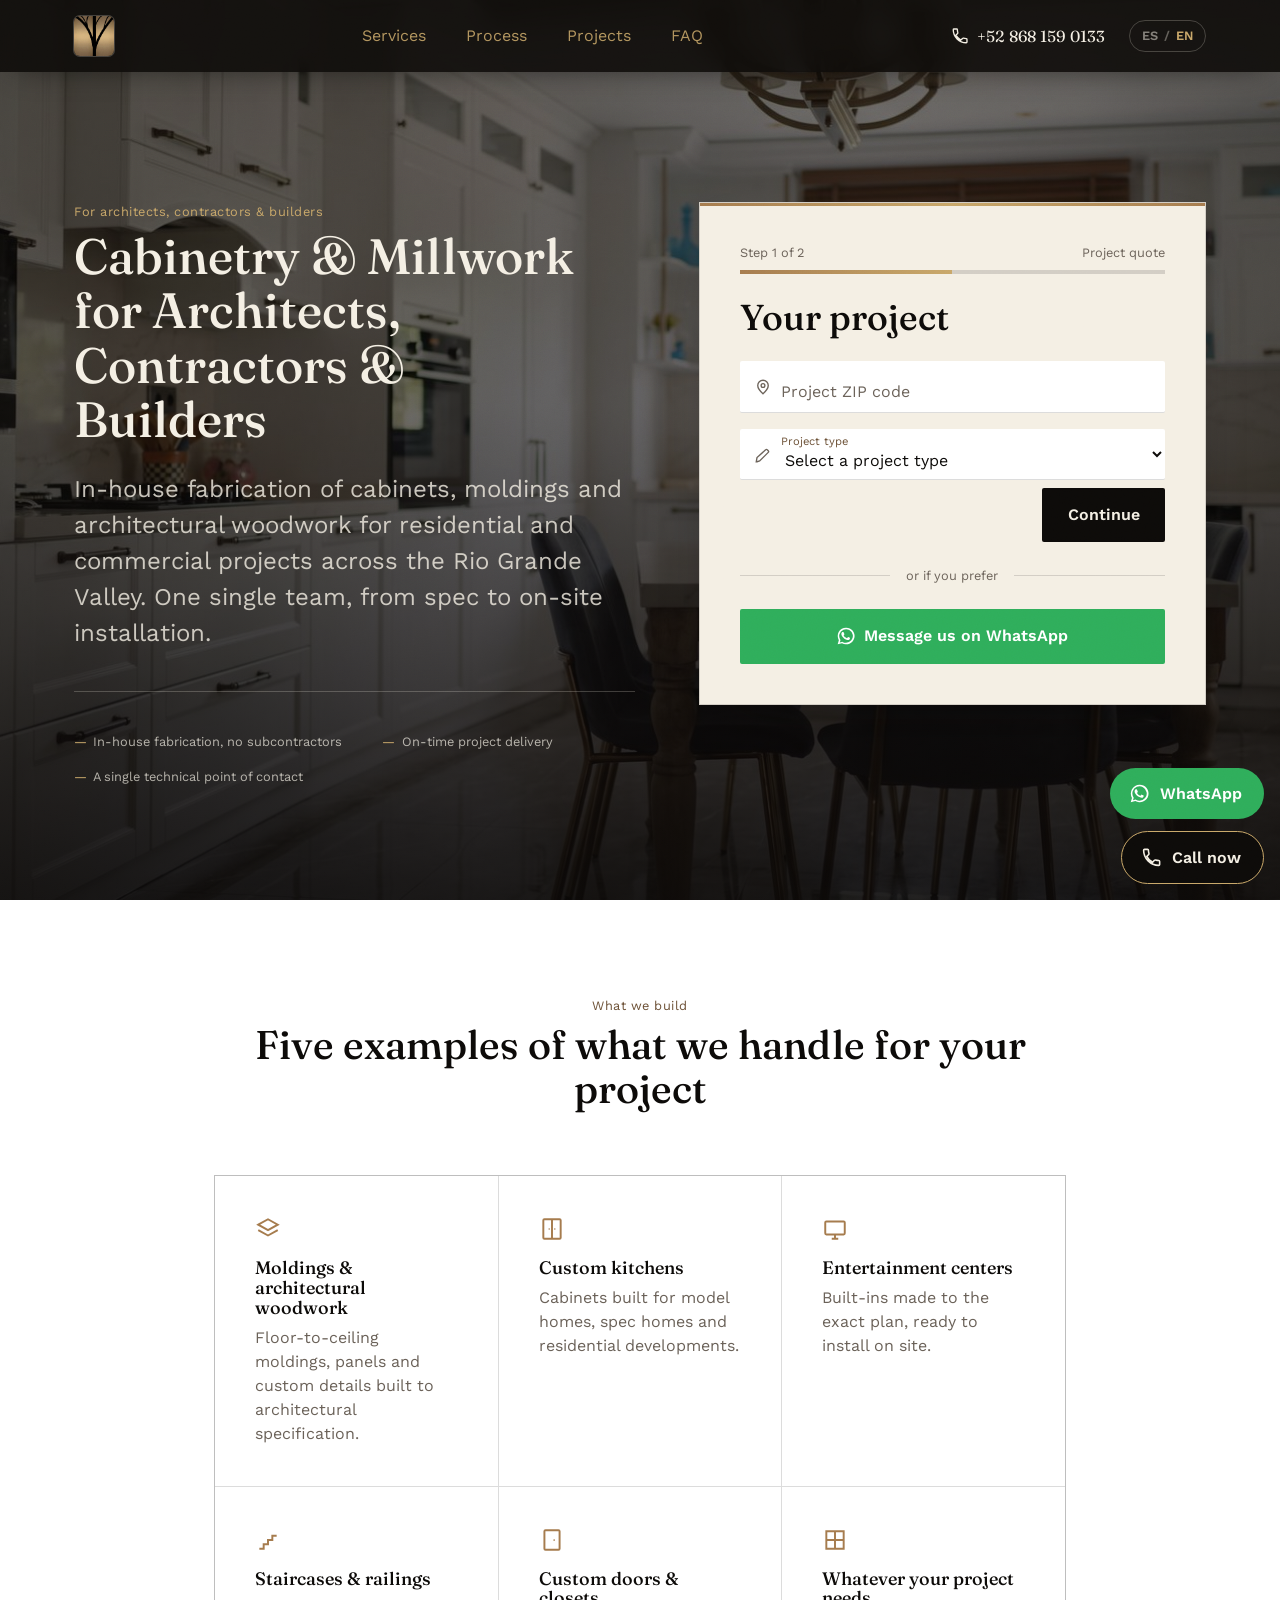
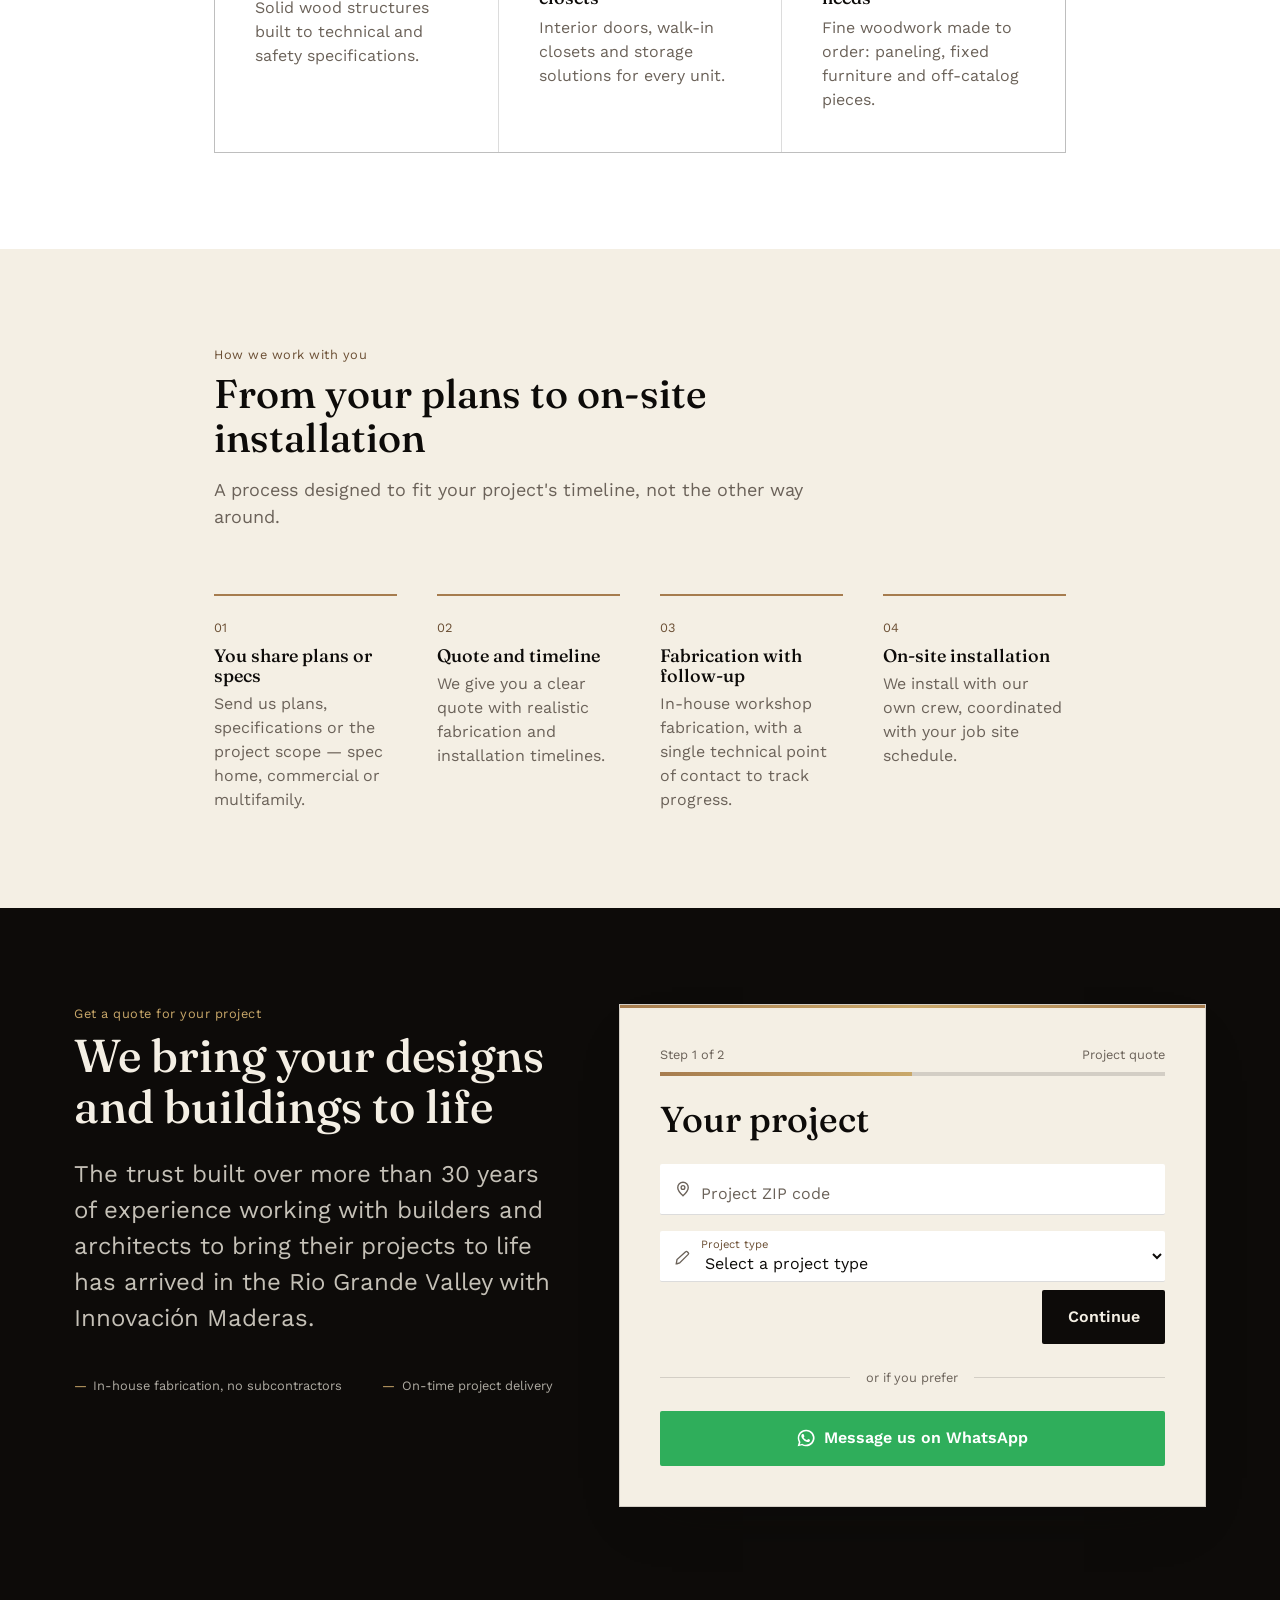
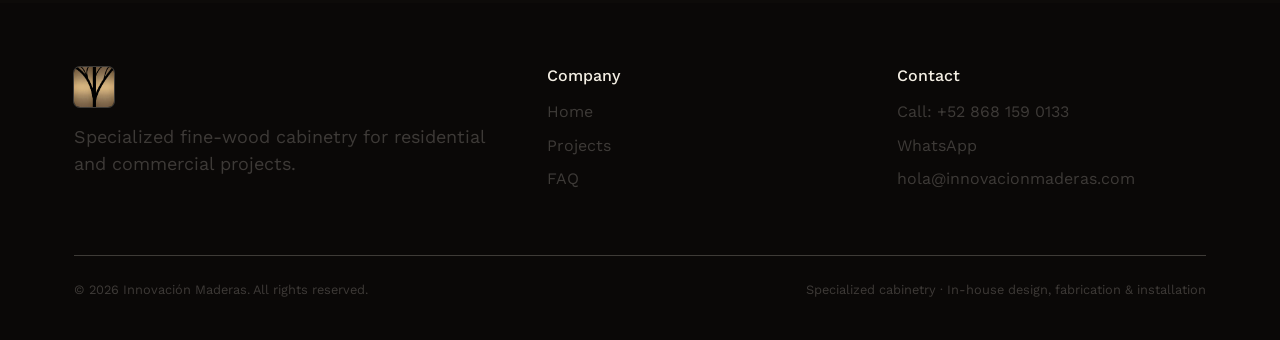
==== commit 3a9ae296: "Add files via upload v8 final v1" ====
--- a/pages/profesionales.html
+++ b/pages/profesionales.html
@@ -3,8 +3,8 @@
 <head>
   <meta charset="UTF-8" />
   <meta name="viewport" content="width=device-width, initial-scale=1.0" />
-  <title>Ebanistería para Arquitectos y Contratistas | Innovación Maderas</title>
-  <meta name="description" content="Innovación Maderas fabrica millwork y ebanistería arquitectónica de alta calidad para arquitectos, diseñadores, contratistas y constructoras en el Valle del Río Grande." />
+  <title data-i18n-title="meta.pro.title">Ebanistería para Arquitectos y Contratistas | Innovación Maderas</title>
+  <meta name="description" data-i18n-content="meta.pro.description" content="Innovación Maderas fabrica millwork y ebanistería arquitectónica de alta calidad para arquitectos, diseñadores, contratistas y constructoras en el Valle del Río Grande." />
   <link rel="canonical" href="https://www.innovacionmaderas.com/pages/profesionales.html" />
   <!-- TODO: reemplazar por la URL real cuando el dominio esté conectado -->
 
@@ -27,10 +27,10 @@
       <a href="../index.html"><img class="logo" src="../assets/images/logo/logo.png" alt="Innovación Maderas" /></a>
 
       <nav class="main-nav" aria-label="Navegación principal">
-        <a href="../index.html#servicios">Servicios</a>
-        <a href="../index.html#proceso">Proceso</a>
-        <a href="../index.html#proyectos">Proyectos</a>
-        <a href="../index.html#preguntas">Preguntas frecuentes</a>
+        <a href="../index.html#servicios" data-i18n="nav.servicios">Servicios</a>
+        <a href="../index.html#proceso" data-i18n="nav.proceso">Proceso</a>
+        <a href="../index.html#proyectos" data-i18n="nav.proyectos">Proyectos</a>
+        <a href="../index.html#preguntas" data-i18n="nav.preguntas">Preguntas frecuentes</a>
       </nav>
 
       <div class="header-actions">
@@ -38,7 +38,10 @@
           <svg viewBox="0 0 24 24" fill="none" stroke="currentColor" stroke-width="1.8"><path d="M6.6 10.8c1.4 2.8 3.8 5.2 6.6 6.6l2.2-2.2c.3-.3.7-.4 1.1-.3 1.2.4 2.5.6 3.8.6.6 0 1 .4 1 1V20c0 .6-.4 1-1 1C10.9 21 3 13.1 3 3.7c0-.6.4-1 1-1h3.5c.6 0 1 .4 1 1 0 1.3.2 2.6.6 3.8.1.4 0 .8-.3 1.1L6.6 10.8z"/></svg>
           <span data-phone-display>(555) 123-4567</span>
         </a>
-        <button class="nav-toggle" aria-label="Abrir menú" aria-expanded="false">
+        <button class="lang-toggle" type="button" data-lang-toggle aria-label="Cambiar idioma / Switch language" data-i18n-aria-label="nav.langToggle">
+          <span data-lang-option="es">ES</span><span class="lang-toggle__sep">/</span><span data-lang-option="en">EN</span>
+        </button>
+        <button class="nav-toggle" aria-label="Abrir menú" data-i18n-aria-label="nav.openMenu" aria-expanded="false">
           <span></span><span></span><span></span>
         </button>
       </div>
@@ -46,10 +49,13 @@
   </header>
 
   <nav class="mobile-nav" aria-label="Navegación móvil">
-    <a href="../index.html#servicios">Servicios</a>
-    <a href="../index.html#proceso">Proceso</a>
-    <a href="../index.html#proyectos">Proyectos</a>
-    <a href="../index.html#preguntas">Preguntas frecuentes</a>
+    <a href="../index.html#servicios" data-i18n="nav.servicios">Servicios</a>
+    <a href="../index.html#proceso" data-i18n="nav.proceso">Proceso</a>
+    <a href="../index.html#proyectos" data-i18n="nav.proyectos">Proyectos</a>
+    <a href="../index.html#preguntas" data-i18n="nav.preguntas">Preguntas frecuentes</a>
+    <button class="lang-toggle lang-toggle--mobile" type="button" data-lang-toggle aria-label="Cambiar idioma / Switch language" data-i18n-aria-label="nav.langToggle">
+      <span data-lang-option="es">ES</span><span class="lang-toggle__sep">/</span><span data-lang-option="en">EN</span>
+    </button>
   </nav>
 
   <main>
@@ -62,18 +68,13 @@
 
       <div class="container">
         <div>
-          <span class="eyebrow">Para arquitectos, contratistas y constructoras</span>
-          <h1>Ebanistería y Millwork para Arquitectos, Contratistas y Constructoras</h1>
-          <p class="pro-hero__lede">
-            Fabricación propia de gabinetes, molduras y carpintería
-            arquitectónica para proyectos residenciales y comerciales en el
-            Valle del Río Grande. Un solo equipo, de la especificación a la
-            instalación en obra.
-          </p>
+          <span class="eyebrow" data-i18n="pro.hero.eyebrow">Para arquitectos, contratistas y constructoras</span>
+          <h1 data-i18n="pro.hero.h1">Ebanistería y Millwork para Arquitectos, Contratistas y Constructoras</h1>
+          <p class="pro-hero__lede" data-i18n="pro.hero.lede">Fabricación propia de gabinetes, molduras y carpintería arquitectónica para proyectos residenciales y comerciales en el Valle del Río Grande. Un solo equipo, de la especificación a la instalación en obra.</p>
           <ul class="pro-trustbar">
-            <li>Fabricación propia, sin subcontratistas</li>
-            <li>Cumplimiento de plazos de obra</li>
-            <li>Un solo punto de contacto técnico</li>
+            <li data-i18n="pro.trust1">Fabricación propia, sin subcontratistas</li>
+            <li data-i18n="pro.trust2">Cumplimiento de plazos de obra</li>
+            <li data-i18n="pro.trust3">Un solo punto de contacto técnico</li>
           </ul>
         </div>
 
@@ -81,7 +82,7 @@
           <div class="form-progress">
             <div class="form-progress__label">
               <span data-progress-label>Paso 1 de 2</span>
-              <span>Cotización de proyecto</span>
+              <span data-i18n="form.progress.cotizacion">Cotización de proyecto</span>
             </div>
             <div class="form-progress__track"><div class="form-progress__fill"></div></div>
           </div>
@@ -91,72 +92,72 @@
             <div class="form-steps">
 
               <div class="form-step" data-step="1">
-                <h3 class="form-step__title">Tu proyecto</h3>
+                <h3 class="form-step__title" data-i18n="form.step1.title">Tu proyecto</h3>
 
                 <div class="field">
                   <svg class="field__icon" viewBox="0 0 24 24" fill="none" stroke="currentColor" stroke-width="1.8"><path d="M12 21s-7-6.2-7-11a7 7 0 0 1 14 0c0 4.8-7 11-7 11z"/><circle cx="12" cy="10" r="2.5"/></svg>
                   <input type="text" id="zipcode-pro-top" name="zipcode" placeholder=" " inputmode="numeric" maxlength="5" required autocomplete="postal-code" />
-                  <label for="zipcode-pro-top">Código postal del proyecto</label>
+                  <label for="zipcode-pro-top" data-i18n="form.zipcodePro.label">Código postal del proyecto</label>
                   <svg class="field__check" viewBox="0 0 24 24" fill="none" stroke="currentColor" stroke-width="2.4"><path d="M4 12l6 6L20 6"/></svg>
                 </div>
 
                 <div class="field field--select" style="margin-top: var(--space-2);">
                   <svg class="field__icon" viewBox="0 0 24 24" fill="none" stroke="currentColor" stroke-width="1.8"><path d="M4 21l3.5-1L19 8.5a1.5 1.5 0 0 0 0-2.1l-1.4-1.4a1.5 1.5 0 0 0-2.1 0L4 15.5 3 21z"/></svg>
                   <select id="servicio-pro-top" name="servicio" required>
-                    <option value="" selected disabled>Selecciona un tipo de proyecto</option>
-                    <option value="Proyecto residencial (spec home)">Proyecto residencial (spec home)</option>
-                    <option value="Proyecto comercial">Proyecto comercial</option>
-                    <option value="Proyecto multifamiliar">Proyecto multifamiliar</option>
-                    <option value="Remodelación">Remodelación</option>
-                    <option value="Otro tipo de proyecto">Otro tipo de proyecto</option>
+                    <option value="" selected disabled data-i18n="form.servicioPro.placeholder">Selecciona un tipo de proyecto</option>
+                    <option value="Proyecto residencial (spec home)" data-i18n="form.opt.residencial">Proyecto residencial (spec home)</option>
+                    <option value="Proyecto comercial" data-i18n="form.opt.comercial">Proyecto comercial</option>
+                    <option value="Proyecto multifamiliar" data-i18n="form.opt.multifamiliar">Proyecto multifamiliar</option>
+                    <option value="Remodelación" data-i18n="form.opt.remodelacion">Remodelación</option>
+                    <option value="Otro tipo de proyecto" data-i18n="form.opt.otroProyecto">Otro tipo de proyecto</option>
                   </select>
-                  <label for="servicio-pro-top">Tipo de proyecto</label>
+                  <label for="servicio-pro-top" data-i18n="form.servicioPro.label">Tipo de proyecto</label>
                 </div>
 
                 <div class="form-nav" style="justify-content:flex-end;">
-                  <button type="button" class="btn btn--primary" data-step-next>Continuar</button>
+                  <button type="button" class="btn btn--primary" data-step-next data-i18n="form.continue">Continuar</button>
                 </div>
               </div>
 
               <div class="form-step" data-step="2">
-                <h3 class="form-step__title">Acerca de tu empresa</h3>
+                <h3 class="form-step__title" data-i18n="form.step2Pro.title">Acerca de tu empresa</h3>
 
                 <div class="field">
                   <svg class="field__icon" viewBox="0 0 24 24" fill="none" stroke="currentColor" stroke-width="1.8"><circle cx="12" cy="8" r="4"/><path d="M4 21v-1a8 8 0 0 1 16 0v1"/></svg>
                   <input type="text" id="nombre-pro-top" name="nombre" placeholder=" " required autocomplete="name" />
-                  <label for="nombre-pro-top">Nombre y empresa</label>
+                  <label for="nombre-pro-top" data-i18n="form.nombrePro.label">Nombre y empresa</label>
                   <svg class="field__check" viewBox="0 0 24 24" fill="none" stroke="currentColor" stroke-width="2.4"><path d="M4 12l6 6L20 6"/></svg>
                 </div>
 
                 <div class="field" style="margin-top: var(--space-2);">
                   <svg class="field__icon" viewBox="0 0 24 24" fill="none" stroke="currentColor" stroke-width="1.8"><path d="M6.6 10.8c1.4 2.8 3.8 5.2 6.6 6.6l2.2-2.2c.3-.3.7-.4 1.1-.3 1.2.4 2.5.6 3.8.6.6 0 1 .4 1 1V20c0 .6-.4 1-1 1C10.9 21 3 13.1 3 3.7c0-.6.4-1 1-1h3.5c.6 0 1 .4 1 1 0 1.3.2 2.6.6 3.8.1.4 0 .8-.3 1.1L6.6 10.8z"/></svg>
                   <input type="tel" id="telefono-pro-top" name="telefono" placeholder=" " required autocomplete="tel" />
-                  <label for="telefono-pro-top">Teléfono</label>
+                  <label for="telefono-pro-top" data-i18n="form.telefono.label">Teléfono</label>
                   <svg class="field__check" viewBox="0 0 24 24" fill="none" stroke="currentColor" stroke-width="2.4"><path d="M4 12l6 6L20 6"/></svg>
                 </div>
 
                 <div class="field" style="margin-top: var(--space-2);">
                   <svg class="field__icon" viewBox="0 0 24 24" fill="none" stroke="currentColor" stroke-width="1.8"><rect x="3" y="5" width="18" height="14" rx="1"/><path d="M3 7l9 6 9-6"/></svg>
                   <input type="email" id="email-pro-top" name="email" placeholder=" " required autocomplete="email" />
-                  <label for="email-pro-top">Correo electrónico</label>
+                  <label for="email-pro-top" data-i18n="form.email.label">Correo electrónico</label>
                   <svg class="field__check" viewBox="0 0 24 24" fill="none" stroke="currentColor" stroke-width="2.4"><path d="M4 12l6 6L20 6"/></svg>
                 </div>
 
                 <div class="form-nav">
-                  <button type="button" class="btn btn--ghost" data-step-back>Atrás</button>
-                  <button type="submit" class="btn btn--primary">Solicitar cotización</button>
-                </div>
-                <p class="lead-form__note">No compartimos tu información con terceros.</p>
+                  <button type="button" class="btn btn--ghost" data-step-back data-i18n="form.back">Atrás</button>
+                  <button type="submit" class="btn btn--primary" data-i18n="form.submit.cotizacion">Solicitar cotización</button>
+                </div>
+                <p class="lead-form__note" data-i18n="form.note">No compartimos tu información con terceros.</p>
               </div>
 
             </div>
           </form>
 
-          <div class="lead-card__divider">o si prefieres</div>
+          <div class="lead-card__divider" data-i18n="form.divider">o si prefieres</div>
 
           <a class="btn btn--whatsapp" data-whatsapp-link href="#" target="_blank" rel="noopener">
             <svg viewBox="0 0 24 24" fill="currentColor"><path d="M12 2a10 10 0 0 0-8.6 15L2 22l5.2-1.4A10 10 0 1 0 12 2zm0 18.2a8.1 8.1 0 0 1-4.1-1.1l-.3-.2-3 .8.8-2.9-.2-.3A8.2 8.2 0 1 1 12 20.2zm4.5-6.1c-.2-.1-1.5-.7-1.7-.8-.2-.1-.4-.1-.6.1s-.7.8-.9 1c-.2.2-.3.2-.6.1a6.7 6.7 0 0 1-2-1.2 7.4 7.4 0 0 1-1.4-1.7c-.1-.2 0-.4.1-.5l.4-.5c.1-.2.2-.3.2-.5.1-.2 0-.4 0-.5s-.6-1.5-.9-2c-.2-.5-.4-.4-.6-.4h-.5c-.2 0-.5.1-.7.3a2.9 2.9 0 0 0-.9 2.1c0 1.2.9 2.4 1 2.6.1.2 1.8 2.8 4.4 3.9.6.3 1.1.4 1.5.6.6.2 1.1.2 1.6.1.5-.1 1.5-.6 1.7-1.2.2-.6.2-1.1.1-1.2 0-.1-.2-.2-.5-.3z"/></svg>
-            Escríbenos por WhatsApp
+            <span data-i18n="form.whatsapp">Escríbenos por WhatsApp</span>
           </a>
         </div>
       </div>
@@ -165,39 +166,39 @@
     <!-- ================= 6 CAPACIDADES ================= -->
     <section class="pro-capabilities">
       <div class="container">
-        <span class="eyebrow" style="color: var(--color-bronze-deep);">Lo que fabricamos</span>
-        <h2>Cinco ejemplos de lo que resolvemos para tu proyecto</h2>
+        <span class="eyebrow" style="color: var(--color-bronze-deep);" data-i18n="pro.capabilities.eyebrow">Lo que fabricamos</span>
+        <h2 data-i18n="pro.capabilities.h2">Cinco ejemplos de lo que resolvemos para tu proyecto</h2>
 
         <div class="pro-grid">
           <article class="pro-card">
             <svg viewBox="0 0 24 24" fill="none" stroke="currentColor" stroke-width="1.8"><path d="M3 8l9-5 9 5-9 5-9-5z"/><path d="M3 13l9 5 9-5"/></svg>
-            <h3>Molduras y carpintería arquitectónica</h3>
-            <p>Molduras de piso a techo, paneles y detalles a medida para especificaciones de arquitectura.</p>
+            <h3 data-i18n="pro.card1.h3">Molduras y carpintería arquitectónica</h3>
+            <p data-i18n="pro.card1.p">Molduras de piso a techo, paneles y detalles a medida para especificaciones de arquitectura.</p>
           </article>
           <article class="pro-card">
             <svg viewBox="0 0 24 24" fill="none" stroke="currentColor" stroke-width="1.8"><rect x="4" y="3" width="16" height="18" rx="1"/><path d="M12 3v18"/><circle cx="9.4" cy="12" r="0.7" fill="currentColor" stroke="none"/><circle cx="14.6" cy="12" r="0.7" fill="currentColor" stroke="none"/></svg>
-            <h3>Cocinas a la medida</h3>
-            <p>Gabinetes fabricados para modelos de venta, spec homes y desarrollos residenciales.</p>
+            <h3 data-i18n="pro.card2.h3">Cocinas a la medida</h3>
+            <p data-i18n="pro.card2.p">Gabinetes fabricados para modelos de venta, spec homes y desarrollos residenciales.</p>
           </article>
           <article class="pro-card">
             <svg viewBox="0 0 24 24" fill="none" stroke="currentColor" stroke-width="1.8"><rect x="3" y="5" width="18" height="12" rx="1"/><path d="M9 21h6M12 17v4"/></svg>
-            <h3>Centros de entretenimiento</h3>
-            <p>Muebles empotrados a la medida del plano, listos para instalar en obra.</p>
+            <h3 data-i18n="pro.card3.h3">Centros de entretenimiento</h3>
+            <p data-i18n="pro.card3.p">Muebles empotrados a la medida del plano, listos para instalar en obra.</p>
           </article>
           <article class="pro-card">
             <svg viewBox="0 0 24 24" fill="none" stroke="currentColor" stroke-width="1.8"><path d="M4 20h4v-4h4v-4h4v-4h4"/></svg>
-            <h3>Escaleras y barandales</h3>
-            <p>Estructuras de madera maciza fabricadas bajo especificación técnica y de seguridad.</p>
+            <h3 data-i18n="pro.card4.h3">Escaleras y barandales</h3>
+            <p data-i18n="pro.card4.p">Estructuras de madera maciza fabricadas bajo especificación técnica y de seguridad.</p>
           </article>
           <article class="pro-card">
             <svg viewBox="0 0 24 24" fill="none" stroke="currentColor" stroke-width="1.8"><rect x="5" y="3" width="14" height="18" rx="1"/><circle cx="14" cy="12" r="0.8" fill="currentColor" stroke="none"/></svg>
-            <h3>Puertas y clósets a medida</h3>
-            <p>Puertas interiores, walk-in closets y soluciones de almacenamiento para cada unidad.</p>
+            <h3 data-i18n="pro.card5.h3">Puertas y clósets a medida</h3>
+            <p data-i18n="pro.card5.p">Puertas interiores, walk-in closets y soluciones de almacenamiento para cada unidad.</p>
           </article>
           <article class="pro-card">
             <svg viewBox="0 0 24 24" fill="none" stroke="currentColor" stroke-width="1.8"><path d="M4 4h16v16H4z"/><path d="M4 12h16M12 4v16"/></svg>
-            <h3>Y lo que tu proyecto necesite</h3>
-            <p>Carpintería fina bajo pedido: revestimientos, mobiliario fijo y piezas fuera de catálogo.</p>
+            <h3 data-i18n="pro.card6.h3">Y lo que tu proyecto necesite</h3>
+            <p data-i18n="pro.card6.p">Carpintería fina bajo pedido: revestimientos, mobiliario fijo y piezas fuera de catálogo.</p>
           </article>
         </div>
       </div>
@@ -207,30 +208,30 @@
     <section class="pro-process">
       <div class="container">
         <div class="section-head">
-          <span class="eyebrow">Cómo trabajamos contigo</span>
-          <h2>De tus planos a la instalación en obra</h2>
-          <p>Un proceso pensado para calzar con los tiempos de tu proyecto, no al revés.</p>
+          <span class="eyebrow" data-i18n="pro.process.eyebrow">Cómo trabajamos contigo</span>
+          <h2 data-i18n="pro.process.h2">De tus planos a la instalación en obra</h2>
+          <p data-i18n="pro.process.p">Un proceso pensado para calzar con los tiempos de tu proyecto, no al revés.</p>
         </div>
         <div class="pro-steps">
           <div class="pro-step">
             <span class="pro-step__index">01</span>
-            <h3>Nos compartes planos o specs</h3>
-            <p>Envíanos planos, especificaciones o el alcance del proyecto — spec home, comercial o multifamiliar.</p>
+            <h3 data-i18n="pro.step1.h3">Nos compartes planos o specs</h3>
+            <p data-i18n="pro.step1.p">Envíanos planos, especificaciones o el alcance del proyecto — spec home, comercial o multifamiliar.</p>
           </div>
           <div class="pro-step">
             <span class="pro-step__index">02</span>
-            <h3>Cotización y tiempos</h3>
-            <p>Te entregamos una cotización clara con tiempos de fabricación e instalación reales.</p>
+            <h3 data-i18n="pro.step2.h3">Cotización y tiempos</h3>
+            <p data-i18n="pro.step2.p">Te entregamos una cotización clara con tiempos de fabricación e instalación reales.</p>
           </div>
           <div class="pro-step">
             <span class="pro-step__index">03</span>
-            <h3>Fabricación con seguimiento</h3>
-            <p>Fabricación propia en taller, con un solo punto de contacto técnico para dar seguimiento al avance.</p>
+            <h3 data-i18n="pro.step3.h3">Fabricación con seguimiento</h3>
+            <p data-i18n="pro.step3.p">Fabricación propia en taller, con un solo punto de contacto técnico para dar seguimiento al avance.</p>
           </div>
           <div class="pro-step">
             <span class="pro-step__index">04</span>
-            <h3>Instalación en obra</h3>
-            <p>Instalamos con nuestro propio equipo, coordinados con tu calendario de obra.</p>
+            <h3 data-i18n="pro.step4.h3">Instalación en obra</h3>
+            <p data-i18n="pro.step4.p">Instalamos con nuestro propio equipo, coordinados con tu calendario de obra.</p>
           </div>
         </div>
       </div>
@@ -240,16 +241,12 @@
     <section class="pro-quote">
       <div class="container">
         <div class="pro-quote__intro">
-          <span class="eyebrow">Cotiza tu proyecto con nosotros</span>
-          <h2>Le damos vida a tus diseños y construcciones</h2>
-          <p>
-            La confianza de más de 30 años de experiencia trabajando con
-            constructores y arquitectos a realizar sus obras ha llegado al
-            Valle del Río Grande con Innovación Maderas.
-          </p>
+          <span class="eyebrow" data-i18n="pro.quote.eyebrow">Cotiza tu proyecto con nosotros</span>
+          <h2 data-i18n="pro.quote.h2">Le damos vida a tus diseños y construcciones</h2>
+          <p data-i18n="pro.quote.p">La confianza de más de 30 años de experiencia trabajando con constructores y arquitectos a realizar sus obras ha llegado al Valle del Río Grande con Innovación Maderas.</p>
           <ul class="pro-trustbar" style="margin-top: var(--space-4); border-top: none; padding-top: 0;">
-            <li>Fabricación propia, sin subcontratistas</li>
-            <li>Cumplimiento de plazos de obra</li>
+            <li data-i18n="pro.trust1">Fabricación propia, sin subcontratistas</li>
+            <li data-i18n="pro.trust2">Cumplimiento de plazos de obra</li>
           </ul>
         </div>
 
@@ -257,7 +254,7 @@
           <div class="form-progress">
             <div class="form-progress__label">
               <span data-progress-label>Paso 1 de 2</span>
-              <span>Cotización de proyecto</span>
+              <span data-i18n="form.progress.cotizacion">Cotización de proyecto</span>
             </div>
             <div class="form-progress__track"><div class="form-progress__fill"></div></div>
           </div>
@@ -267,72 +264,72 @@
             <div class="form-steps">
 
               <div class="form-step" data-step="1">
-                <h3 class="form-step__title">Tu proyecto</h3>
+                <h3 class="form-step__title" data-i18n="form.step1.title">Tu proyecto</h3>
 
                 <div class="field">
                   <svg class="field__icon" viewBox="0 0 24 24" fill="none" stroke="currentColor" stroke-width="1.8"><path d="M12 21s-7-6.2-7-11a7 7 0 0 1 14 0c0 4.8-7 11-7 11z"/><circle cx="12" cy="10" r="2.5"/></svg>
                   <input type="text" id="zipcode-pro-close" name="zipcode" placeholder=" " inputmode="numeric" maxlength="5" required autocomplete="postal-code" />
-                  <label for="zipcode-pro-close">Código postal del proyecto</label>
+                  <label for="zipcode-pro-close" data-i18n="form.zipcodePro.label">Código postal del proyecto</label>
                   <svg class="field__check" viewBox="0 0 24 24" fill="none" stroke="currentColor" stroke-width="2.4"><path d="M4 12l6 6L20 6"/></svg>
                 </div>
 
                 <div class="field field--select" style="margin-top: var(--space-2);">
                   <svg class="field__icon" viewBox="0 0 24 24" fill="none" stroke="currentColor" stroke-width="1.8"><path d="M4 21l3.5-1L19 8.5a1.5 1.5 0 0 0 0-2.1l-1.4-1.4a1.5 1.5 0 0 0-2.1 0L4 15.5 3 21z"/></svg>
                   <select id="servicio-pro-close" name="servicio" required>
-                    <option value="" selected disabled>Selecciona un tipo de proyecto</option>
-                    <option value="Proyecto residencial (spec home)">Proyecto residencial (spec home)</option>
-                    <option value="Proyecto comercial">Proyecto comercial</option>
-                    <option value="Proyecto multifamiliar">Proyecto multifamiliar</option>
-                    <option value="Remodelación">Remodelación</option>
-                    <option value="Otro tipo de proyecto">Otro tipo de proyecto</option>
+                    <option value="" selected disabled data-i18n="form.servicioPro.placeholder">Selecciona un tipo de proyecto</option>
+                    <option value="Proyecto residencial (spec home)" data-i18n="form.opt.residencial">Proyecto residencial (spec home)</option>
+                    <option value="Proyecto comercial" data-i18n="form.opt.comercial">Proyecto comercial</option>
+                    <option value="Proyecto multifamiliar" data-i18n="form.opt.multifamiliar">Proyecto multifamiliar</option>
+                    <option value="Remodelación" data-i18n="form.opt.remodelacion">Remodelación</option>
+                    <option value="Otro tipo de proyecto" data-i18n="form.opt.otroProyecto">Otro tipo de proyecto</option>
                   </select>
-                  <label for="servicio-pro-close">Tipo de proyecto</label>
+                  <label for="servicio-pro-close" data-i18n="form.servicioPro.label">Tipo de proyecto</label>
                 </div>
 
                 <div class="form-nav" style="justify-content:flex-end;">
-                  <button type="button" class="btn btn--primary" data-step-next>Continuar</button>
+                  <button type="button" class="btn btn--primary" data-step-next data-i18n="form.continue">Continuar</button>
                 </div>
               </div>
 
               <div class="form-step" data-step="2">
-                <h3 class="form-step__title">Acerca de tu empresa</h3>
+                <h3 class="form-step__title" data-i18n="form.step2Pro.title">Acerca de tu empresa</h3>
 
                 <div class="field">
                   <svg class="field__icon" viewBox="0 0 24 24" fill="none" stroke="currentColor" stroke-width="1.8"><circle cx="12" cy="8" r="4"/><path d="M4 21v-1a8 8 0 0 1 16 0v1"/></svg>
                   <input type="text" id="nombre-pro-close" name="nombre" placeholder=" " required autocomplete="name" />
-                  <label for="nombre-pro-close">Nombre y empresa</label>
+                  <label for="nombre-pro-close" data-i18n="form.nombrePro.label">Nombre y empresa</label>
                   <svg class="field__check" viewBox="0 0 24 24" fill="none" stroke="currentColor" stroke-width="2.4"><path d="M4 12l6 6L20 6"/></svg>
                 </div>
 
                 <div class="field" style="margin-top: var(--space-2);">
                   <svg class="field__icon" viewBox="0 0 24 24" fill="none" stroke="currentColor" stroke-width="1.8"><path d="M6.6 10.8c1.4 2.8 3.8 5.2 6.6 6.6l2.2-2.2c.3-.3.7-.4 1.1-.3 1.2.4 2.5.6 3.8.6.6 0 1 .4 1 1V20c0 .6-.4 1-1 1C10.9 21 3 13.1 3 3.7c0-.6.4-1 1-1h3.5c.6 0 1 .4 1 1 0 1.3.2 2.6.6 3.8.1.4 0 .8-.3 1.1L6.6 10.8z"/></svg>
                   <input type="tel" id="telefono-pro-close" name="telefono" placeholder=" " required autocomplete="tel" />
-                  <label for="telefono-pro-close">Teléfono</label>
+                  <label for="telefono-pro-close" data-i18n="form.telefono.label">Teléfono</label>
                   <svg class="field__check" viewBox="0 0 24 24" fill="none" stroke="currentColor" stroke-width="2.4"><path d="M4 12l6 6L20 6"/></svg>
                 </div>
 
                 <div class="field" style="margin-top: var(--space-2);">
                   <svg class="field__icon" viewBox="0 0 24 24" fill="none" stroke="currentColor" stroke-width="1.8"><rect x="3" y="5" width="18" height="14" rx="1"/><path d="M3 7l9 6 9-6"/></svg>
                   <input type="email" id="email-pro-close" name="email" placeholder=" " required autocomplete="email" />
-                  <label for="email-pro-close">Correo electrónico</label>
+                  <label for="email-pro-close" data-i18n="form.email.label">Correo electrónico</label>
                   <svg class="field__check" viewBox="0 0 24 24" fill="none" stroke="currentColor" stroke-width="2.4"><path d="M4 12l6 6L20 6"/></svg>
                 </div>
 
                 <div class="form-nav">
-                  <button type="button" class="btn btn--ghost" data-step-back>Atrás</button>
-                  <button type="submit" class="btn btn--primary">Solicitar cotización</button>
-                </div>
-                <p class="lead-form__note">No compartimos tu información con terceros.</p>
+                  <button type="button" class="btn btn--ghost" data-step-back data-i18n="form.back">Atrás</button>
+                  <button type="submit" class="btn btn--primary" data-i18n="form.submit.cotizacion">Solicitar cotización</button>
+                </div>
+                <p class="lead-form__note" data-i18n="form.note">No compartimos tu información con terceros.</p>
               </div>
 
             </div>
           </form>
 
-          <div class="lead-card__divider">o si prefieres</div>
+          <div class="lead-card__divider" data-i18n="form.divider">o si prefieres</div>
 
           <a class="btn btn--whatsapp" data-whatsapp-link href="#" target="_blank" rel="noopener">
             <svg viewBox="0 0 24 24" fill="currentColor"><path d="M12 2a10 10 0 0 0-8.6 15L2 22l5.2-1.4A10 10 0 1 0 12 2zm0 18.2a8.1 8.1 0 0 1-4.1-1.1l-.3-.2-3 .8.8-2.9-.2-.3A8.2 8.2 0 1 1 12 20.2zm4.5-6.1c-.2-.1-1.5-.7-1.7-.8-.2-.1-.4-.1-.6.1s-.7.8-.9 1c-.2.2-.3.2-.6.1a6.7 6.7 0 0 1-2-1.2 7.4 7.4 0 0 1-1.4-1.7c-.1-.2 0-.4.1-.5l.4-.5c.1-.2.2-.3.2-.5.1-.2 0-.4 0-.5s-.6-1.5-.9-2c-.2-.5-.4-.4-.6-.4h-.5c-.2 0-.5.1-.7.3a2.9 2.9 0 0 0-.9 2.1c0 1.2.9 2.4 1 2.6.1.2 1.8 2.8 4.4 3.9.6.3 1.1.4 1.5.6.6.2 1.1.2 1.6.1.5-.1 1.5-.6 1.7-1.2.2-.6.2-1.1.1-1.2 0-.1-.2-.2-.5-.3z"/></svg>
-            Escríbenos por WhatsApp
+            <span data-i18n="form.whatsapp">Escríbenos por WhatsApp</span>
           </a>
         </div>
       </div>
@@ -344,43 +341,40 @@
       <div class="footer-grid">
         <div>
           <img class="logo" src="../assets/images/logo/logo.png" alt="Innovación Maderas" />
-          <p style="margin-top: var(--space-2); max-width: 40ch;">
-            Ebanistería especializada en maderas finas para proyectos
-            residenciales y comerciales.
-          </p>
+          <p style="margin-top: var(--space-2); max-width: 40ch;" data-i18n="footer.proAbout">Ebanistería especializada en maderas finas para proyectos residenciales y comerciales.</p>
         </div>
         <div>
-          <h4>Compañía</h4>
+          <h4 data-i18n="footer.company">Compañía</h4>
           <ul>
-            <li><a href="../index.html">Inicio</a></li>
-            <li><a href="../index.html#proyectos">Proyectos</a></li>
-            <li><a href="../index.html#preguntas">Preguntas frecuentes</a></li>
+            <li><a href="../index.html" data-i18n="nav.inicio">Inicio</a></li>
+            <li><a href="../index.html#proyectos" data-i18n="nav.proyectos">Proyectos</a></li>
+            <li><a href="../index.html#preguntas" data-i18n="nav.preguntas">Preguntas frecuentes</a></li>
           </ul>
         </div>
         <div>
-          <h4>Contacto</h4>
+          <h4 data-i18n="footer.contact">Contacto</h4>
           <ul>
-            <li><a data-phone-link href="#">Llamar: <span data-phone-display>(555) 123-4567</span></a></li>
+            <li><a data-phone-link href="#"><span data-i18n="footer.callLabel">Llamar: </span><span data-phone-display>(555) 123-4567</span></a></li>
             <li><a data-whatsapp-link href="#" target="_blank" rel="noopener">WhatsApp</a></li>
             <li><a href="mailto:hola@innovacionmaderas.com">hola@innovacionmaderas.com</a></li>
           </ul>
         </div>
       </div>
       <div class="footer-bottom">
-        <span>© 2026 Innovación Maderas. Todos los derechos reservados.</span>
-        <span>Ebanistería especializada · Diseño, fabricación e instalación propia</span>
+        <span data-i18n="footer.rights">© 2026 Innovación Maderas. Todos los derechos reservados.</span>
+        <span data-i18n="footer.tagline">Ebanistería especializada · Diseño, fabricación e instalación propia</span>
       </div>
     </div>
   </footer>
 
   <div class="floating-actions">
-    <a class="floating-btn floating-btn--whatsapp" data-whatsapp-link href="#" target="_blank" rel="noopener" aria-label="Escribir por WhatsApp">
+    <a class="floating-btn floating-btn--whatsapp" data-whatsapp-link href="#" target="_blank" rel="noopener" aria-label="Escribir por WhatsApp" data-i18n-aria-label="floating.whatsappLabel">
       <svg viewBox="0 0 24 24" fill="currentColor"><path d="M12 2a10 10 0 0 0-8.6 15L2 22l5.2-1.4A10 10 0 1 0 12 2zm0 18.2a8.1 8.1 0 0 1-4.1-1.1l-.3-.2-3 .8.8-2.9-.2-.3A8.2 8.2 0 1 1 12 20.2zm4.5-6.1c-.2-.1-1.5-.7-1.7-.8-.2-.1-.4-.1-.6.1s-.7.8-.9 1c-.2.2-.3.2-.6.1a6.7 6.7 0 0 1-2-1.2 7.4 7.4 0 0 1-1.4-1.7c-.1-.2 0-.4.1-.5l.4-.5c.1-.2.2-.3.2-.5.1-.2 0-.4 0-.5s-.6-1.5-.9-2c-.2-.5-.4-.4-.6-.4h-.5c-.2 0-.5.1-.7.3a2.9 2.9 0 0 0-.9 2.1c0 1.2.9 2.4 1 2.6.1.2 1.8 2.8 4.4 3.9.6.3 1.1.4 1.5.6.6.2 1.1.2 1.6.1.5-.1 1.5-.6 1.7-1.2.2-.6.2-1.1.1-1.2 0-.1-.2-.2-.5-.3z"/></svg>
       <span>WhatsApp</span>
     </a>
-    <a class="floating-btn floating-btn--call" data-phone-link href="#" aria-label="Llamar ahora a Innovación Maderas">
+    <a class="floating-btn floating-btn--call" data-phone-link href="#" aria-label="Llamar ahora a Innovación Maderas" data-i18n-aria-label="floating.callLabel">
       <svg viewBox="0 0 24 24" fill="none" stroke="currentColor" stroke-width="1.8"><path d="M6.6 10.8c1.4 2.8 3.8 5.2 6.6 6.6l2.2-2.2c.3-.3.7-.4 1.1-.3 1.2.4 2.5.6 3.8.6.6 0 1 .4 1 1V20c0 .6-.4 1-1 1C10.9 21 3 13.1 3 3.7c0-.6.4-1 1-1h3.5c.6 0 1 .4 1 1 0 1.3.2 2.6.6 3.8.1.4 0 .8-.3 1.1L6.6 10.8z"/></svg>
-      <span>Llamar ahora</span>
+      <span data-i18n="floating.call">Llamar ahora</span>
     </a>
   </div>
 
--- a/assets/css/main.css
+++ b/assets/css/main.css
@@ -195,6 +195,51 @@
   .header-call { display: inline-flex; }
 }
 
+/* Selector de idioma ES/EN */
+.lang-toggle {
+  display: inline-flex;
+  align-items: center;
+  gap: 0.35rem;
+  background: none;
+  border: 1px solid var(--border-on-dark);
+  border-radius: 999px;
+  padding: 0.35rem 0.7rem;
+  cursor: pointer;
+  font-family: var(--font-body);
+  font-size: var(--step-xs);
+  font-weight: 600;
+  letter-spacing: 0.03em;
+  color: var(--color-ivory);
+  transition: border-color var(--duration-fast) var(--ease-standard),
+              background var(--duration-fast) var(--ease-standard);
+}
+
+.lang-toggle:hover {
+  border-color: var(--color-gold);
+  background: rgba(244, 239, 228, 0.06);
+}
+
+.lang-toggle [data-lang-option] {
+  opacity: 0.5;
+  transition: opacity var(--duration-fast) var(--ease-standard), color var(--duration-fast) var(--ease-standard);
+}
+
+.lang-toggle [data-lang-option].is-active {
+  opacity: 1;
+  color: var(--color-gold);
+}
+
+.lang-toggle__sep {
+  opacity: 0.35;
+}
+
+.lang-toggle--mobile {
+  align-self: flex-start;
+  margin-top: var(--space-2);
+  color: var(--color-gold-light);
+  border-color: var(--border-on-dark);
+}
+
 .nav-toggle {
   display: inline-flex;
   flex-direction: column;
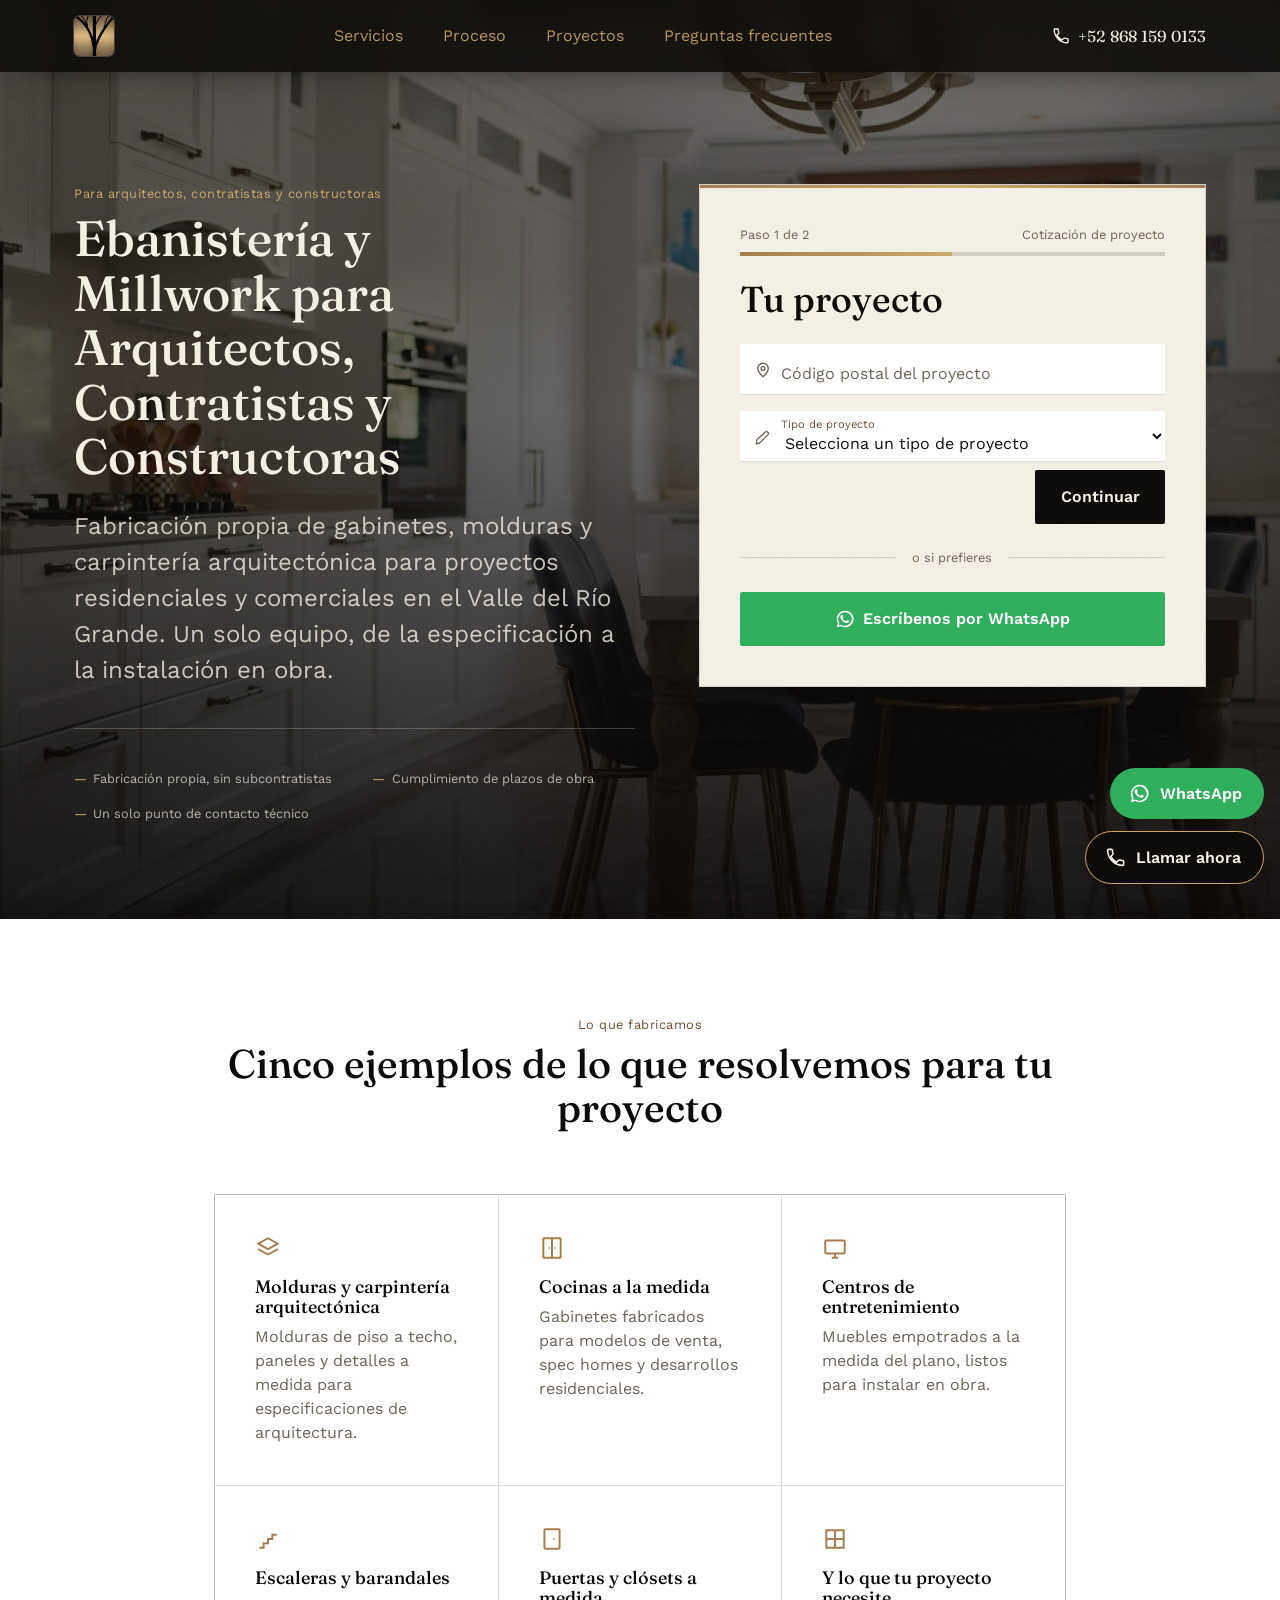
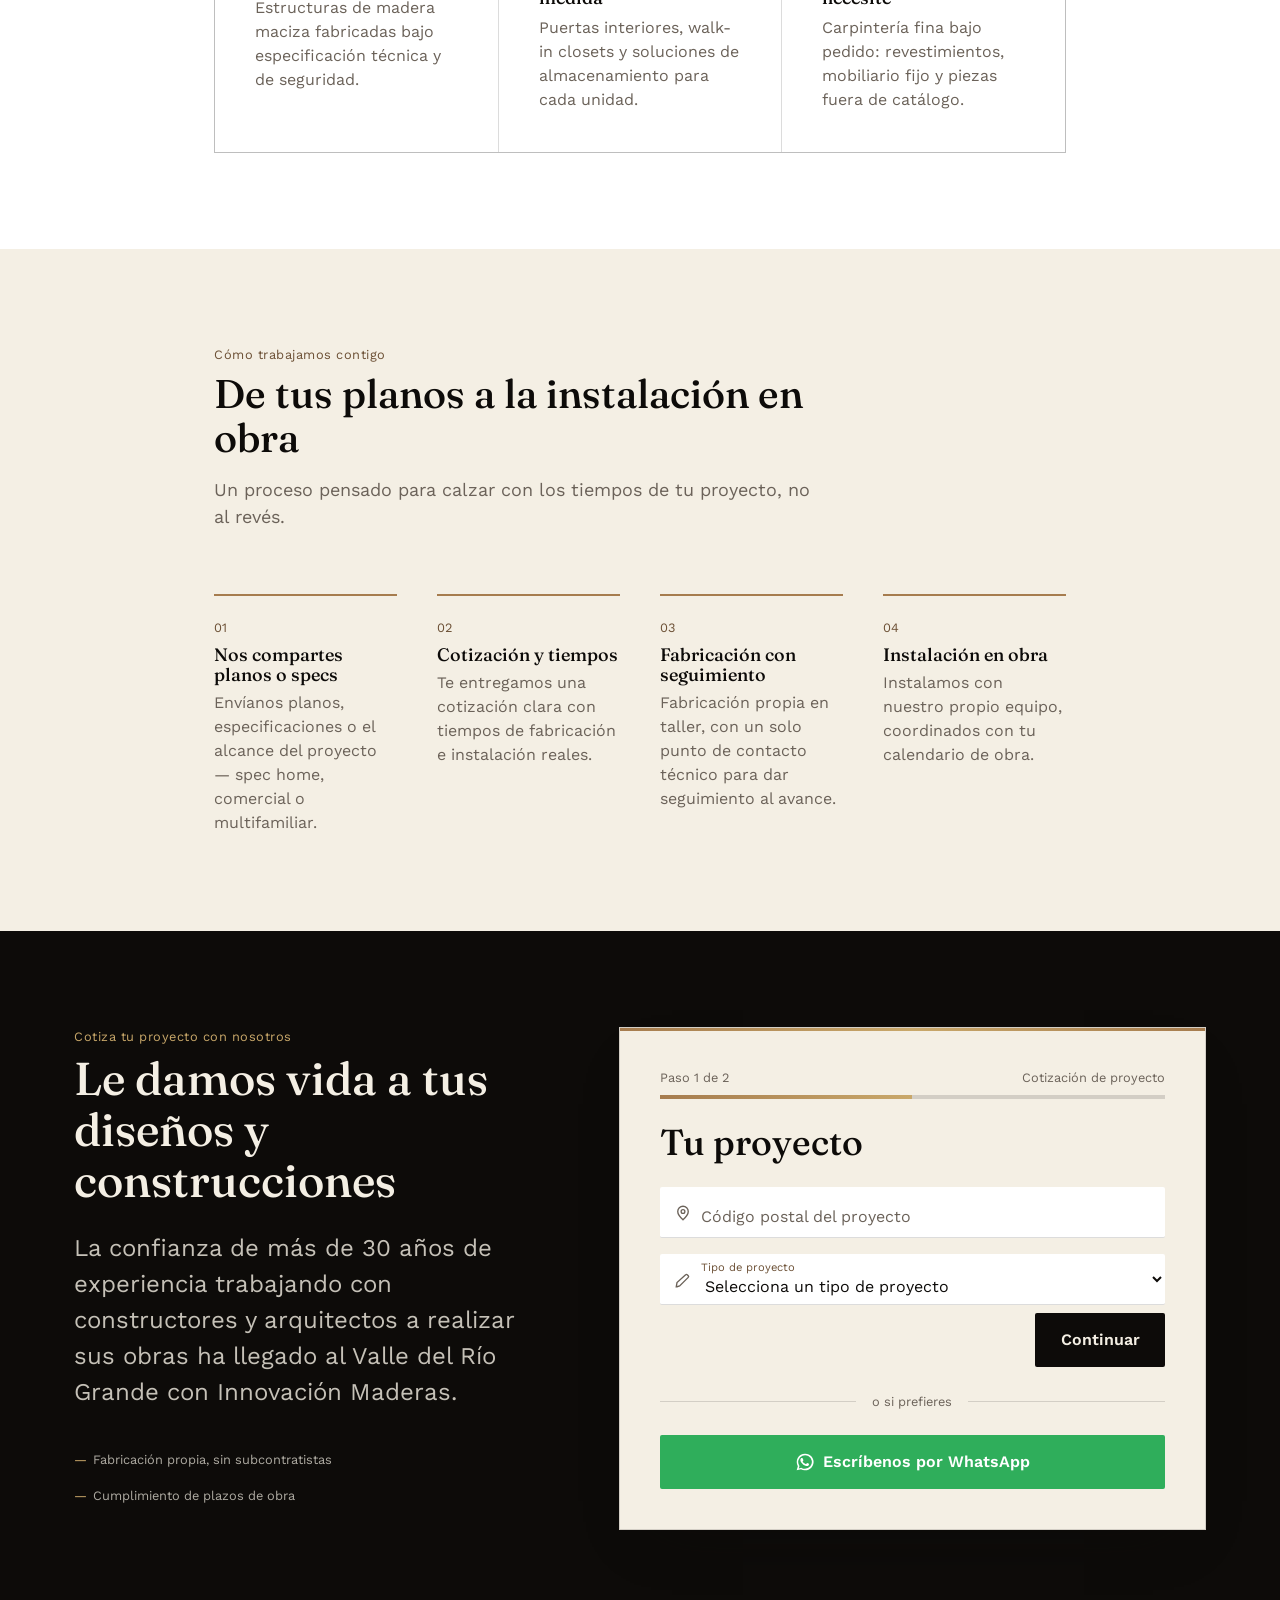
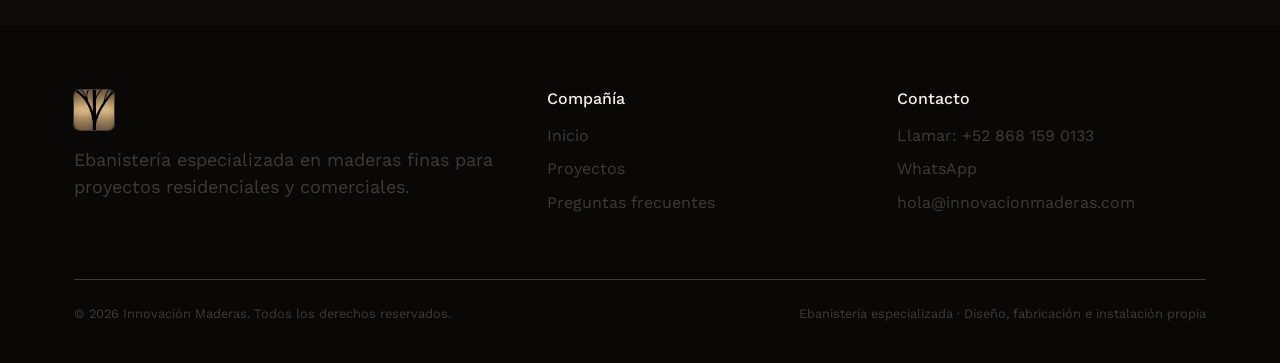
==== commit fdee3d5d: "Add files via upload v1 final" ====
--- a/pages/profesionales.html
+++ b/pages/profesionales.html
@@ -3,8 +3,8 @@
 <head>
   <meta charset="UTF-8" />
   <meta name="viewport" content="width=device-width, initial-scale=1.0" />
-  <title data-i18n-title="meta.pro.title">Ebanistería para Arquitectos y Contratistas | Innovación Maderas</title>
-  <meta name="description" data-i18n-content="meta.pro.description" content="Innovación Maderas fabrica millwork y ebanistería arquitectónica de alta calidad para arquitectos, diseñadores, contratistas y constructoras en el Valle del Río Grande." />
+  <title>Ebanistería para Arquitectos y Contratistas | Innovación Maderas</title>
+  <meta name="description" content="Innovación Maderas fabrica millwork y ebanistería arquitectónica de alta calidad para arquitectos, diseñadores, contratistas y constructoras en el Valle del Río Grande." />
   <link rel="canonical" href="https://www.innovacionmaderas.com/pages/profesionales.html" />
   <!-- TODO: reemplazar por la URL real cuando el dominio esté conectado -->
 
@@ -12,7 +12,15 @@
   <link rel="preconnect" href="https://fonts.gstatic.com" crossorigin />
   <link href="https://fonts.googleapis.com/css2?family=Fraunces:opsz,wght@9..144,400;9..144,500;9..144,600&family=Work+Sans:wght@400;500;600&display=swap" rel="stylesheet" />
 
-  <link rel="icon" href="../assets/images/logo/logo.png" />
+  <link rel="icon" href="../assets/images/logo/favicon-32.png" sizes="32x32" />
+  <link rel="icon" href="../assets/images/logo/favicon-16.png" sizes="16x16" />
+  <link rel="icon" href="../assets/images/logo/icon-192.png" sizes="192x192" />
+  <link rel="apple-touch-icon" href="../assets/images/logo/apple-touch-icon.png" />
+  <link rel="manifest" href="../manifest.json" />
+  <meta name="theme-color" content="#0d0b09" />
+  <meta name="apple-mobile-web-app-capable" content="yes" />
+  <meta name="apple-mobile-web-app-status-bar-style" content="black-translucent" />
+  <meta name="apple-mobile-web-app-title" content="Innovación Maderas" />
   <link rel="stylesheet" href="../assets/css/reset.css" />
   <link rel="stylesheet" href="../assets/css/variables.css" />
   <link rel="stylesheet" href="../assets/css/main.css" />
@@ -27,10 +35,10 @@
       <a href="../index.html"><img class="logo" src="../assets/images/logo/logo.png" alt="Innovación Maderas" /></a>
 
       <nav class="main-nav" aria-label="Navegación principal">
-        <a href="../index.html#servicios" data-i18n="nav.servicios">Servicios</a>
-        <a href="../index.html#proceso" data-i18n="nav.proceso">Proceso</a>
-        <a href="../index.html#proyectos" data-i18n="nav.proyectos">Proyectos</a>
-        <a href="../index.html#preguntas" data-i18n="nav.preguntas">Preguntas frecuentes</a>
+        <a href="../index.html#servicios">Servicios</a>
+        <a href="../index.html#proceso">Proceso</a>
+        <a href="../index.html#proyectos">Proyectos</a>
+        <a href="../index.html#preguntas">Preguntas frecuentes</a>
       </nav>
 
       <div class="header-actions">
@@ -38,10 +46,7 @@
           <svg viewBox="0 0 24 24" fill="none" stroke="currentColor" stroke-width="1.8"><path d="M6.6 10.8c1.4 2.8 3.8 5.2 6.6 6.6l2.2-2.2c.3-.3.7-.4 1.1-.3 1.2.4 2.5.6 3.8.6.6 0 1 .4 1 1V20c0 .6-.4 1-1 1C10.9 21 3 13.1 3 3.7c0-.6.4-1 1-1h3.5c.6 0 1 .4 1 1 0 1.3.2 2.6.6 3.8.1.4 0 .8-.3 1.1L6.6 10.8z"/></svg>
           <span data-phone-display>(555) 123-4567</span>
         </a>
-        <button class="lang-toggle" type="button" data-lang-toggle aria-label="Cambiar idioma / Switch language" data-i18n-aria-label="nav.langToggle">
-          <span data-lang-option="es">ES</span><span class="lang-toggle__sep">/</span><span data-lang-option="en">EN</span>
-        </button>
-        <button class="nav-toggle" aria-label="Abrir menú" data-i18n-aria-label="nav.openMenu" aria-expanded="false">
+        <button class="nav-toggle" aria-label="Abrir menú" aria-expanded="false">
           <span></span><span></span><span></span>
         </button>
       </div>
@@ -49,13 +54,10 @@
   </header>
 
   <nav class="mobile-nav" aria-label="Navegación móvil">
-    <a href="../index.html#servicios" data-i18n="nav.servicios">Servicios</a>
-    <a href="../index.html#proceso" data-i18n="nav.proceso">Proceso</a>
-    <a href="../index.html#proyectos" data-i18n="nav.proyectos">Proyectos</a>
-    <a href="../index.html#preguntas" data-i18n="nav.preguntas">Preguntas frecuentes</a>
-    <button class="lang-toggle lang-toggle--mobile" type="button" data-lang-toggle aria-label="Cambiar idioma / Switch language" data-i18n-aria-label="nav.langToggle">
-      <span data-lang-option="es">ES</span><span class="lang-toggle__sep">/</span><span data-lang-option="en">EN</span>
-    </button>
+    <a href="../index.html#servicios">Servicios</a>
+    <a href="../index.html#proceso">Proceso</a>
+    <a href="../index.html#proyectos">Proyectos</a>
+    <a href="../index.html#preguntas">Preguntas frecuentes</a>
   </nav>
 
   <main>
@@ -68,13 +70,18 @@
 
       <div class="container">
         <div>
-          <span class="eyebrow" data-i18n="pro.hero.eyebrow">Para arquitectos, contratistas y constructoras</span>
-          <h1 data-i18n="pro.hero.h1">Ebanistería y Millwork para Arquitectos, Contratistas y Constructoras</h1>
-          <p class="pro-hero__lede" data-i18n="pro.hero.lede">Fabricación propia de gabinetes, molduras y carpintería arquitectónica para proyectos residenciales y comerciales en el Valle del Río Grande. Un solo equipo, de la especificación a la instalación en obra.</p>
+          <span class="eyebrow">Para arquitectos, contratistas y constructoras</span>
+          <h1>Ebanistería y Millwork para Arquitectos, Contratistas y Constructoras</h1>
+          <p class="pro-hero__lede">
+            Fabricación propia de gabinetes, molduras y carpintería
+            arquitectónica para proyectos residenciales y comerciales en el
+            Valle del Río Grande. Un solo equipo, de la especificación a la
+            instalación en obra.
+          </p>
           <ul class="pro-trustbar">
-            <li data-i18n="pro.trust1">Fabricación propia, sin subcontratistas</li>
-            <li data-i18n="pro.trust2">Cumplimiento de plazos de obra</li>
-            <li data-i18n="pro.trust3">Un solo punto de contacto técnico</li>
+            <li>Fabricación propia, sin subcontratistas</li>
+            <li>Cumplimiento de plazos de obra</li>
+            <li>Un solo punto de contacto técnico</li>
           </ul>
         </div>
 
@@ -82,7 +89,7 @@
           <div class="form-progress">
             <div class="form-progress__label">
               <span data-progress-label>Paso 1 de 2</span>
-              <span data-i18n="form.progress.cotizacion">Cotización de proyecto</span>
+              <span>Cotización de proyecto</span>
             </div>
             <div class="form-progress__track"><div class="form-progress__fill"></div></div>
           </div>
@@ -92,72 +99,72 @@
             <div class="form-steps">
 
               <div class="form-step" data-step="1">
-                <h3 class="form-step__title" data-i18n="form.step1.title">Tu proyecto</h3>
+                <h3 class="form-step__title">Tu proyecto</h3>
 
                 <div class="field">
                   <svg class="field__icon" viewBox="0 0 24 24" fill="none" stroke="currentColor" stroke-width="1.8"><path d="M12 21s-7-6.2-7-11a7 7 0 0 1 14 0c0 4.8-7 11-7 11z"/><circle cx="12" cy="10" r="2.5"/></svg>
                   <input type="text" id="zipcode-pro-top" name="zipcode" placeholder=" " inputmode="numeric" maxlength="5" required autocomplete="postal-code" />
-                  <label for="zipcode-pro-top" data-i18n="form.zipcodePro.label">Código postal del proyecto</label>
+                  <label for="zipcode-pro-top">Código postal del proyecto</label>
                   <svg class="field__check" viewBox="0 0 24 24" fill="none" stroke="currentColor" stroke-width="2.4"><path d="M4 12l6 6L20 6"/></svg>
                 </div>
 
                 <div class="field field--select" style="margin-top: var(--space-2);">
                   <svg class="field__icon" viewBox="0 0 24 24" fill="none" stroke="currentColor" stroke-width="1.8"><path d="M4 21l3.5-1L19 8.5a1.5 1.5 0 0 0 0-2.1l-1.4-1.4a1.5 1.5 0 0 0-2.1 0L4 15.5 3 21z"/></svg>
                   <select id="servicio-pro-top" name="servicio" required>
-                    <option value="" selected disabled data-i18n="form.servicioPro.placeholder">Selecciona un tipo de proyecto</option>
-                    <option value="Proyecto residencial (spec home)" data-i18n="form.opt.residencial">Proyecto residencial (spec home)</option>
-                    <option value="Proyecto comercial" data-i18n="form.opt.comercial">Proyecto comercial</option>
-                    <option value="Proyecto multifamiliar" data-i18n="form.opt.multifamiliar">Proyecto multifamiliar</option>
-                    <option value="Remodelación" data-i18n="form.opt.remodelacion">Remodelación</option>
-                    <option value="Otro tipo de proyecto" data-i18n="form.opt.otroProyecto">Otro tipo de proyecto</option>
+                    <option value="" selected disabled>Selecciona un tipo de proyecto</option>
+                    <option value="Proyecto residencial (spec home)">Proyecto residencial (spec home)</option>
+                    <option value="Proyecto comercial">Proyecto comercial</option>
+                    <option value="Proyecto multifamiliar">Proyecto multifamiliar</option>
+                    <option value="Remodelación">Remodelación</option>
+                    <option value="Otro tipo de proyecto">Otro tipo de proyecto</option>
                   </select>
-                  <label for="servicio-pro-top" data-i18n="form.servicioPro.label">Tipo de proyecto</label>
+                  <label for="servicio-pro-top">Tipo de proyecto</label>
                 </div>
 
                 <div class="form-nav" style="justify-content:flex-end;">
-                  <button type="button" class="btn btn--primary" data-step-next data-i18n="form.continue">Continuar</button>
+                  <button type="button" class="btn btn--primary" data-step-next>Continuar</button>
                 </div>
               </div>
 
               <div class="form-step" data-step="2">
-                <h3 class="form-step__title" data-i18n="form.step2Pro.title">Acerca de tu empresa</h3>
+                <h3 class="form-step__title">Acerca de tu empresa</h3>
 
                 <div class="field">
                   <svg class="field__icon" viewBox="0 0 24 24" fill="none" stroke="currentColor" stroke-width="1.8"><circle cx="12" cy="8" r="4"/><path d="M4 21v-1a8 8 0 0 1 16 0v1"/></svg>
                   <input type="text" id="nombre-pro-top" name="nombre" placeholder=" " required autocomplete="name" />
-                  <label for="nombre-pro-top" data-i18n="form.nombrePro.label">Nombre y empresa</label>
+                  <label for="nombre-pro-top">Nombre y empresa</label>
                   <svg class="field__check" viewBox="0 0 24 24" fill="none" stroke="currentColor" stroke-width="2.4"><path d="M4 12l6 6L20 6"/></svg>
                 </div>
 
                 <div class="field" style="margin-top: var(--space-2);">
                   <svg class="field__icon" viewBox="0 0 24 24" fill="none" stroke="currentColor" stroke-width="1.8"><path d="M6.6 10.8c1.4 2.8 3.8 5.2 6.6 6.6l2.2-2.2c.3-.3.7-.4 1.1-.3 1.2.4 2.5.6 3.8.6.6 0 1 .4 1 1V20c0 .6-.4 1-1 1C10.9 21 3 13.1 3 3.7c0-.6.4-1 1-1h3.5c.6 0 1 .4 1 1 0 1.3.2 2.6.6 3.8.1.4 0 .8-.3 1.1L6.6 10.8z"/></svg>
                   <input type="tel" id="telefono-pro-top" name="telefono" placeholder=" " required autocomplete="tel" />
-                  <label for="telefono-pro-top" data-i18n="form.telefono.label">Teléfono</label>
+                  <label for="telefono-pro-top">Teléfono</label>
                   <svg class="field__check" viewBox="0 0 24 24" fill="none" stroke="currentColor" stroke-width="2.4"><path d="M4 12l6 6L20 6"/></svg>
                 </div>
 
                 <div class="field" style="margin-top: var(--space-2);">
                   <svg class="field__icon" viewBox="0 0 24 24" fill="none" stroke="currentColor" stroke-width="1.8"><rect x="3" y="5" width="18" height="14" rx="1"/><path d="M3 7l9 6 9-6"/></svg>
                   <input type="email" id="email-pro-top" name="email" placeholder=" " required autocomplete="email" />
-                  <label for="email-pro-top" data-i18n="form.email.label">Correo electrónico</label>
+                  <label for="email-pro-top">Correo electrónico</label>
                   <svg class="field__check" viewBox="0 0 24 24" fill="none" stroke="currentColor" stroke-width="2.4"><path d="M4 12l6 6L20 6"/></svg>
                 </div>
 
                 <div class="form-nav">
-                  <button type="button" class="btn btn--ghost" data-step-back data-i18n="form.back">Atrás</button>
-                  <button type="submit" class="btn btn--primary" data-i18n="form.submit.cotizacion">Solicitar cotización</button>
-                </div>
-                <p class="lead-form__note" data-i18n="form.note">No compartimos tu información con terceros.</p>
+                  <button type="button" class="btn btn--ghost" data-step-back>Atrás</button>
+                  <button type="submit" class="btn btn--primary">Solicitar cotización</button>
+                </div>
+                <p class="lead-form__note">No compartimos tu información con terceros.</p>
               </div>
 
             </div>
           </form>
 
-          <div class="lead-card__divider" data-i18n="form.divider">o si prefieres</div>
+          <div class="lead-card__divider">o si prefieres</div>
 
           <a class="btn btn--whatsapp" data-whatsapp-link href="#" target="_blank" rel="noopener">
             <svg viewBox="0 0 24 24" fill="currentColor"><path d="M12 2a10 10 0 0 0-8.6 15L2 22l5.2-1.4A10 10 0 1 0 12 2zm0 18.2a8.1 8.1 0 0 1-4.1-1.1l-.3-.2-3 .8.8-2.9-.2-.3A8.2 8.2 0 1 1 12 20.2zm4.5-6.1c-.2-.1-1.5-.7-1.7-.8-.2-.1-.4-.1-.6.1s-.7.8-.9 1c-.2.2-.3.2-.6.1a6.7 6.7 0 0 1-2-1.2 7.4 7.4 0 0 1-1.4-1.7c-.1-.2 0-.4.1-.5l.4-.5c.1-.2.2-.3.2-.5.1-.2 0-.4 0-.5s-.6-1.5-.9-2c-.2-.5-.4-.4-.6-.4h-.5c-.2 0-.5.1-.7.3a2.9 2.9 0 0 0-.9 2.1c0 1.2.9 2.4 1 2.6.1.2 1.8 2.8 4.4 3.9.6.3 1.1.4 1.5.6.6.2 1.1.2 1.6.1.5-.1 1.5-.6 1.7-1.2.2-.6.2-1.1.1-1.2 0-.1-.2-.2-.5-.3z"/></svg>
-            <span data-i18n="form.whatsapp">Escríbenos por WhatsApp</span>
+            Escríbenos por WhatsApp
           </a>
         </div>
       </div>
@@ -166,39 +173,39 @@
     <!-- ================= 6 CAPACIDADES ================= -->
     <section class="pro-capabilities">
       <div class="container">
-        <span class="eyebrow" style="color: var(--color-bronze-deep);" data-i18n="pro.capabilities.eyebrow">Lo que fabricamos</span>
-        <h2 data-i18n="pro.capabilities.h2">Cinco ejemplos de lo que resolvemos para tu proyecto</h2>
+        <span class="eyebrow" style="color: var(--color-bronze-deep);">Lo que fabricamos</span>
+        <h2>Cinco ejemplos de lo que resolvemos para tu proyecto</h2>
 
         <div class="pro-grid">
           <article class="pro-card">
             <svg viewBox="0 0 24 24" fill="none" stroke="currentColor" stroke-width="1.8"><path d="M3 8l9-5 9 5-9 5-9-5z"/><path d="M3 13l9 5 9-5"/></svg>
-            <h3 data-i18n="pro.card1.h3">Molduras y carpintería arquitectónica</h3>
-            <p data-i18n="pro.card1.p">Molduras de piso a techo, paneles y detalles a medida para especificaciones de arquitectura.</p>
+            <h3>Molduras y carpintería arquitectónica</h3>
+            <p>Molduras de piso a techo, paneles y detalles a medida para especificaciones de arquitectura.</p>
           </article>
           <article class="pro-card">
             <svg viewBox="0 0 24 24" fill="none" stroke="currentColor" stroke-width="1.8"><rect x="4" y="3" width="16" height="18" rx="1"/><path d="M12 3v18"/><circle cx="9.4" cy="12" r="0.7" fill="currentColor" stroke="none"/><circle cx="14.6" cy="12" r="0.7" fill="currentColor" stroke="none"/></svg>
-            <h3 data-i18n="pro.card2.h3">Cocinas a la medida</h3>
-            <p data-i18n="pro.card2.p">Gabinetes fabricados para modelos de venta, spec homes y desarrollos residenciales.</p>
+            <h3>Cocinas a la medida</h3>
+            <p>Gabinetes fabricados para modelos de venta, spec homes y desarrollos residenciales.</p>
           </article>
           <article class="pro-card">
             <svg viewBox="0 0 24 24" fill="none" stroke="currentColor" stroke-width="1.8"><rect x="3" y="5" width="18" height="12" rx="1"/><path d="M9 21h6M12 17v4"/></svg>
-            <h3 data-i18n="pro.card3.h3">Centros de entretenimiento</h3>
-            <p data-i18n="pro.card3.p">Muebles empotrados a la medida del plano, listos para instalar en obra.</p>
+            <h3>Centros de entretenimiento</h3>
+            <p>Muebles empotrados a la medida del plano, listos para instalar en obra.</p>
           </article>
           <article class="pro-card">
             <svg viewBox="0 0 24 24" fill="none" stroke="currentColor" stroke-width="1.8"><path d="M4 20h4v-4h4v-4h4v-4h4"/></svg>
-            <h3 data-i18n="pro.card4.h3">Escaleras y barandales</h3>
-            <p data-i18n="pro.card4.p">Estructuras de madera maciza fabricadas bajo especificación técnica y de seguridad.</p>
+            <h3>Escaleras y barandales</h3>
+            <p>Estructuras de madera maciza fabricadas bajo especificación técnica y de seguridad.</p>
           </article>
           <article class="pro-card">
             <svg viewBox="0 0 24 24" fill="none" stroke="currentColor" stroke-width="1.8"><rect x="5" y="3" width="14" height="18" rx="1"/><circle cx="14" cy="12" r="0.8" fill="currentColor" stroke="none"/></svg>
-            <h3 data-i18n="pro.card5.h3">Puertas y clósets a medida</h3>
-            <p data-i18n="pro.card5.p">Puertas interiores, walk-in closets y soluciones de almacenamiento para cada unidad.</p>
+            <h3>Puertas y clósets a medida</h3>
+            <p>Puertas interiores, walk-in closets y soluciones de almacenamiento para cada unidad.</p>
           </article>
           <article class="pro-card">
             <svg viewBox="0 0 24 24" fill="none" stroke="currentColor" stroke-width="1.8"><path d="M4 4h16v16H4z"/><path d="M4 12h16M12 4v16"/></svg>
-            <h3 data-i18n="pro.card6.h3">Y lo que tu proyecto necesite</h3>
-            <p data-i18n="pro.card6.p">Carpintería fina bajo pedido: revestimientos, mobiliario fijo y piezas fuera de catálogo.</p>
+            <h3>Y lo que tu proyecto necesite</h3>
+            <p>Carpintería fina bajo pedido: revestimientos, mobiliario fijo y piezas fuera de catálogo.</p>
           </article>
         </div>
       </div>
@@ -208,30 +215,30 @@
     <section class="pro-process">
       <div class="container">
         <div class="section-head">
-          <span class="eyebrow" data-i18n="pro.process.eyebrow">Cómo trabajamos contigo</span>
-          <h2 data-i18n="pro.process.h2">De tus planos a la instalación en obra</h2>
-          <p data-i18n="pro.process.p">Un proceso pensado para calzar con los tiempos de tu proyecto, no al revés.</p>
+          <span class="eyebrow">Cómo trabajamos contigo</span>
+          <h2>De tus planos a la instalación en obra</h2>
+          <p>Un proceso pensado para calzar con los tiempos de tu proyecto, no al revés.</p>
         </div>
         <div class="pro-steps">
           <div class="pro-step">
             <span class="pro-step__index">01</span>
-            <h3 data-i18n="pro.step1.h3">Nos compartes planos o specs</h3>
-            <p data-i18n="pro.step1.p">Envíanos planos, especificaciones o el alcance del proyecto — spec home, comercial o multifamiliar.</p>
+            <h3>Nos compartes planos o specs</h3>
+            <p>Envíanos planos, especificaciones o el alcance del proyecto — spec home, comercial o multifamiliar.</p>
           </div>
           <div class="pro-step">
             <span class="pro-step__index">02</span>
-            <h3 data-i18n="pro.step2.h3">Cotización y tiempos</h3>
-            <p data-i18n="pro.step2.p">Te entregamos una cotización clara con tiempos de fabricación e instalación reales.</p>
+            <h3>Cotización y tiempos</h3>
+            <p>Te entregamos una cotización clara con tiempos de fabricación e instalación reales.</p>
           </div>
           <div class="pro-step">
             <span class="pro-step__index">03</span>
-            <h3 data-i18n="pro.step3.h3">Fabricación con seguimiento</h3>
-            <p data-i18n="pro.step3.p">Fabricación propia en taller, con un solo punto de contacto técnico para dar seguimiento al avance.</p>
+            <h3>Fabricación con seguimiento</h3>
+            <p>Fabricación propia en taller, con un solo punto de contacto técnico para dar seguimiento al avance.</p>
           </div>
           <div class="pro-step">
             <span class="pro-step__index">04</span>
-            <h3 data-i18n="pro.step4.h3">Instalación en obra</h3>
-            <p data-i18n="pro.step4.p">Instalamos con nuestro propio equipo, coordinados con tu calendario de obra.</p>
+            <h3>Instalación en obra</h3>
+            <p>Instalamos con nuestro propio equipo, coordinados con tu calendario de obra.</p>
           </div>
         </div>
       </div>
@@ -241,12 +248,16 @@
     <section class="pro-quote">
       <div class="container">
         <div class="pro-quote__intro">
-          <span class="eyebrow" data-i18n="pro.quote.eyebrow">Cotiza tu proyecto con nosotros</span>
-          <h2 data-i18n="pro.quote.h2">Le damos vida a tus diseños y construcciones</h2>
-          <p data-i18n="pro.quote.p">La confianza de más de 30 años de experiencia trabajando con constructores y arquitectos a realizar sus obras ha llegado al Valle del Río Grande con Innovación Maderas.</p>
+          <span class="eyebrow">Cotiza tu proyecto con nosotros</span>
+          <h2>Le damos vida a tus diseños y construcciones</h2>
+          <p>
+            La confianza de más de 30 años de experiencia trabajando con
+            constructores y arquitectos a realizar sus obras ha llegado al
+            Valle del Río Grande con Innovación Maderas.
+          </p>
           <ul class="pro-trustbar" style="margin-top: var(--space-4); border-top: none; padding-top: 0;">
-            <li data-i18n="pro.trust1">Fabricación propia, sin subcontratistas</li>
-            <li data-i18n="pro.trust2">Cumplimiento de plazos de obra</li>
+            <li>Fabricación propia, sin subcontratistas</li>
+            <li>Cumplimiento de plazos de obra</li>
           </ul>
         </div>
 
@@ -254,7 +265,7 @@
           <div class="form-progress">
             <div class="form-progress__label">
               <span data-progress-label>Paso 1 de 2</span>
-              <span data-i18n="form.progress.cotizacion">Cotización de proyecto</span>
+              <span>Cotización de proyecto</span>
             </div>
             <div class="form-progress__track"><div class="form-progress__fill"></div></div>
           </div>
@@ -264,72 +275,72 @@
             <div class="form-steps">
 
               <div class="form-step" data-step="1">
-                <h3 class="form-step__title" data-i18n="form.step1.title">Tu proyecto</h3>
+                <h3 class="form-step__title">Tu proyecto</h3>
 
                 <div class="field">
                   <svg class="field__icon" viewBox="0 0 24 24" fill="none" stroke="currentColor" stroke-width="1.8"><path d="M12 21s-7-6.2-7-11a7 7 0 0 1 14 0c0 4.8-7 11-7 11z"/><circle cx="12" cy="10" r="2.5"/></svg>
                   <input type="text" id="zipcode-pro-close" name="zipcode" placeholder=" " inputmode="numeric" maxlength="5" required autocomplete="postal-code" />
-                  <label for="zipcode-pro-close" data-i18n="form.zipcodePro.label">Código postal del proyecto</label>
+                  <label for="zipcode-pro-close">Código postal del proyecto</label>
                   <svg class="field__check" viewBox="0 0 24 24" fill="none" stroke="currentColor" stroke-width="2.4"><path d="M4 12l6 6L20 6"/></svg>
                 </div>
 
                 <div class="field field--select" style="margin-top: var(--space-2);">
                   <svg class="field__icon" viewBox="0 0 24 24" fill="none" stroke="currentColor" stroke-width="1.8"><path d="M4 21l3.5-1L19 8.5a1.5 1.5 0 0 0 0-2.1l-1.4-1.4a1.5 1.5 0 0 0-2.1 0L4 15.5 3 21z"/></svg>
                   <select id="servicio-pro-close" name="servicio" required>
-                    <option value="" selected disabled data-i18n="form.servicioPro.placeholder">Selecciona un tipo de proyecto</option>
-                    <option value="Proyecto residencial (spec home)" data-i18n="form.opt.residencial">Proyecto residencial (spec home)</option>
-                    <option value="Proyecto comercial" data-i18n="form.opt.comercial">Proyecto comercial</option>
-                    <option value="Proyecto multifamiliar" data-i18n="form.opt.multifamiliar">Proyecto multifamiliar</option>
-                    <option value="Remodelación" data-i18n="form.opt.remodelacion">Remodelación</option>
-                    <option value="Otro tipo de proyecto" data-i18n="form.opt.otroProyecto">Otro tipo de proyecto</option>
+                    <option value="" selected disabled>Selecciona un tipo de proyecto</option>
+                    <option value="Proyecto residencial (spec home)">Proyecto residencial (spec home)</option>
+                    <option value="Proyecto comercial">Proyecto comercial</option>
+                    <option value="Proyecto multifamiliar">Proyecto multifamiliar</option>
+                    <option value="Remodelación">Remodelación</option>
+                    <option value="Otro tipo de proyecto">Otro tipo de proyecto</option>
                   </select>
-                  <label for="servicio-pro-close" data-i18n="form.servicioPro.label">Tipo de proyecto</label>
+                  <label for="servicio-pro-close">Tipo de proyecto</label>
                 </div>
 
                 <div class="form-nav" style="justify-content:flex-end;">
-                  <button type="button" class="btn btn--primary" data-step-next data-i18n="form.continue">Continuar</button>
+                  <button type="button" class="btn btn--primary" data-step-next>Continuar</button>
                 </div>
               </div>
 
               <div class="form-step" data-step="2">
-                <h3 class="form-step__title" data-i18n="form.step2Pro.title">Acerca de tu empresa</h3>
+                <h3 class="form-step__title">Acerca de tu empresa</h3>
 
                 <div class="field">
                   <svg class="field__icon" viewBox="0 0 24 24" fill="none" stroke="currentColor" stroke-width="1.8"><circle cx="12" cy="8" r="4"/><path d="M4 21v-1a8 8 0 0 1 16 0v1"/></svg>
                   <input type="text" id="nombre-pro-close" name="nombre" placeholder=" " required autocomplete="name" />
-                  <label for="nombre-pro-close" data-i18n="form.nombrePro.label">Nombre y empresa</label>
+                  <label for="nombre-pro-close">Nombre y empresa</label>
                   <svg class="field__check" viewBox="0 0 24 24" fill="none" stroke="currentColor" stroke-width="2.4"><path d="M4 12l6 6L20 6"/></svg>
                 </div>
 
                 <div class="field" style="margin-top: var(--space-2);">
                   <svg class="field__icon" viewBox="0 0 24 24" fill="none" stroke="currentColor" stroke-width="1.8"><path d="M6.6 10.8c1.4 2.8 3.8 5.2 6.6 6.6l2.2-2.2c.3-.3.7-.4 1.1-.3 1.2.4 2.5.6 3.8.6.6 0 1 .4 1 1V20c0 .6-.4 1-1 1C10.9 21 3 13.1 3 3.7c0-.6.4-1 1-1h3.5c.6 0 1 .4 1 1 0 1.3.2 2.6.6 3.8.1.4 0 .8-.3 1.1L6.6 10.8z"/></svg>
                   <input type="tel" id="telefono-pro-close" name="telefono" placeholder=" " required autocomplete="tel" />
-                  <label for="telefono-pro-close" data-i18n="form.telefono.label">Teléfono</label>
+                  <label for="telefono-pro-close">Teléfono</label>
                   <svg class="field__check" viewBox="0 0 24 24" fill="none" stroke="currentColor" stroke-width="2.4"><path d="M4 12l6 6L20 6"/></svg>
                 </div>
 
                 <div class="field" style="margin-top: var(--space-2);">
                   <svg class="field__icon" viewBox="0 0 24 24" fill="none" stroke="currentColor" stroke-width="1.8"><rect x="3" y="5" width="18" height="14" rx="1"/><path d="M3 7l9 6 9-6"/></svg>
                   <input type="email" id="email-pro-close" name="email" placeholder=" " required autocomplete="email" />
-                  <label for="email-pro-close" data-i18n="form.email.label">Correo electrónico</label>
+                  <label for="email-pro-close">Correo electrónico</label>
                   <svg class="field__check" viewBox="0 0 24 24" fill="none" stroke="currentColor" stroke-width="2.4"><path d="M4 12l6 6L20 6"/></svg>
                 </div>
 
                 <div class="form-nav">
-                  <button type="button" class="btn btn--ghost" data-step-back data-i18n="form.back">Atrás</button>
-                  <button type="submit" class="btn btn--primary" data-i18n="form.submit.cotizacion">Solicitar cotización</button>
-                </div>
-                <p class="lead-form__note" data-i18n="form.note">No compartimos tu información con terceros.</p>
+                  <button type="button" class="btn btn--ghost" data-step-back>Atrás</button>
+                  <button type="submit" class="btn btn--primary">Solicitar cotización</button>
+                </div>
+                <p class="lead-form__note">No compartimos tu información con terceros.</p>
               </div>
 
             </div>
           </form>
 
-          <div class="lead-card__divider" data-i18n="form.divider">o si prefieres</div>
+          <div class="lead-card__divider">o si prefieres</div>
 
           <a class="btn btn--whatsapp" data-whatsapp-link href="#" target="_blank" rel="noopener">
             <svg viewBox="0 0 24 24" fill="currentColor"><path d="M12 2a10 10 0 0 0-8.6 15L2 22l5.2-1.4A10 10 0 1 0 12 2zm0 18.2a8.1 8.1 0 0 1-4.1-1.1l-.3-.2-3 .8.8-2.9-.2-.3A8.2 8.2 0 1 1 12 20.2zm4.5-6.1c-.2-.1-1.5-.7-1.7-.8-.2-.1-.4-.1-.6.1s-.7.8-.9 1c-.2.2-.3.2-.6.1a6.7 6.7 0 0 1-2-1.2 7.4 7.4 0 0 1-1.4-1.7c-.1-.2 0-.4.1-.5l.4-.5c.1-.2.2-.3.2-.5.1-.2 0-.4 0-.5s-.6-1.5-.9-2c-.2-.5-.4-.4-.6-.4h-.5c-.2 0-.5.1-.7.3a2.9 2.9 0 0 0-.9 2.1c0 1.2.9 2.4 1 2.6.1.2 1.8 2.8 4.4 3.9.6.3 1.1.4 1.5.6.6.2 1.1.2 1.6.1.5-.1 1.5-.6 1.7-1.2.2-.6.2-1.1.1-1.2 0-.1-.2-.2-.5-.3z"/></svg>
-            <span data-i18n="form.whatsapp">Escríbenos por WhatsApp</span>
+            Escríbenos por WhatsApp
           </a>
         </div>
       </div>
@@ -341,40 +352,43 @@
       <div class="footer-grid">
         <div>
           <img class="logo" src="../assets/images/logo/logo.png" alt="Innovación Maderas" />
-          <p style="margin-top: var(--space-2); max-width: 40ch;" data-i18n="footer.proAbout">Ebanistería especializada en maderas finas para proyectos residenciales y comerciales.</p>
+          <p style="margin-top: var(--space-2); max-width: 40ch;">
+            Ebanistería especializada en maderas finas para proyectos
+            residenciales y comerciales.
+          </p>
         </div>
         <div>
-          <h4 data-i18n="footer.company">Compañía</h4>
+          <h4>Compañía</h4>
           <ul>
-            <li><a href="../index.html" data-i18n="nav.inicio">Inicio</a></li>
-            <li><a href="../index.html#proyectos" data-i18n="nav.proyectos">Proyectos</a></li>
-            <li><a href="../index.html#preguntas" data-i18n="nav.preguntas">Preguntas frecuentes</a></li>
+            <li><a href="../index.html">Inicio</a></li>
+            <li><a href="../index.html#proyectos">Proyectos</a></li>
+            <li><a href="../index.html#preguntas">Preguntas frecuentes</a></li>
           </ul>
         </div>
         <div>
-          <h4 data-i18n="footer.contact">Contacto</h4>
+          <h4>Contacto</h4>
           <ul>
-            <li><a data-phone-link href="#"><span data-i18n="footer.callLabel">Llamar: </span><span data-phone-display>(555) 123-4567</span></a></li>
+            <li><a data-phone-link href="#">Llamar: <span data-phone-display>(555) 123-4567</span></a></li>
             <li><a data-whatsapp-link href="#" target="_blank" rel="noopener">WhatsApp</a></li>
             <li><a href="mailto:hola@innovacionmaderas.com">hola@innovacionmaderas.com</a></li>
           </ul>
         </div>
       </div>
       <div class="footer-bottom">
-        <span data-i18n="footer.rights">© 2026 Innovación Maderas. Todos los derechos reservados.</span>
-        <span data-i18n="footer.tagline">Ebanistería especializada · Diseño, fabricación e instalación propia</span>
+        <span>© 2026 Innovación Maderas. Todos los derechos reservados.</span>
+        <span>Ebanistería especializada · Diseño, fabricación e instalación propia</span>
       </div>
     </div>
   </footer>
 
   <div class="floating-actions">
-    <a class="floating-btn floating-btn--whatsapp" data-whatsapp-link href="#" target="_blank" rel="noopener" aria-label="Escribir por WhatsApp" data-i18n-aria-label="floating.whatsappLabel">
+    <a class="floating-btn floating-btn--whatsapp" data-whatsapp-link href="#" target="_blank" rel="noopener" aria-label="Escribir por WhatsApp">
       <svg viewBox="0 0 24 24" fill="currentColor"><path d="M12 2a10 10 0 0 0-8.6 15L2 22l5.2-1.4A10 10 0 1 0 12 2zm0 18.2a8.1 8.1 0 0 1-4.1-1.1l-.3-.2-3 .8.8-2.9-.2-.3A8.2 8.2 0 1 1 12 20.2zm4.5-6.1c-.2-.1-1.5-.7-1.7-.8-.2-.1-.4-.1-.6.1s-.7.8-.9 1c-.2.2-.3.2-.6.1a6.7 6.7 0 0 1-2-1.2 7.4 7.4 0 0 1-1.4-1.7c-.1-.2 0-.4.1-.5l.4-.5c.1-.2.2-.3.2-.5.1-.2 0-.4 0-.5s-.6-1.5-.9-2c-.2-.5-.4-.4-.6-.4h-.5c-.2 0-.5.1-.7.3a2.9 2.9 0 0 0-.9 2.1c0 1.2.9 2.4 1 2.6.1.2 1.8 2.8 4.4 3.9.6.3 1.1.4 1.5.6.6.2 1.1.2 1.6.1.5-.1 1.5-.6 1.7-1.2.2-.6.2-1.1.1-1.2 0-.1-.2-.2-.5-.3z"/></svg>
       <span>WhatsApp</span>
     </a>
-    <a class="floating-btn floating-btn--call" data-phone-link href="#" aria-label="Llamar ahora a Innovación Maderas" data-i18n-aria-label="floating.callLabel">
+    <a class="floating-btn floating-btn--call" data-phone-link href="#" aria-label="Llamar ahora a Innovación Maderas">
       <svg viewBox="0 0 24 24" fill="none" stroke="currentColor" stroke-width="1.8"><path d="M6.6 10.8c1.4 2.8 3.8 5.2 6.6 6.6l2.2-2.2c.3-.3.7-.4 1.1-.3 1.2.4 2.5.6 3.8.6.6 0 1 .4 1 1V20c0 .6-.4 1-1 1C10.9 21 3 13.1 3 3.7c0-.6.4-1 1-1h3.5c.6 0 1 .4 1 1 0 1.3.2 2.6.6 3.8.1.4 0 .8-.3 1.1L6.6 10.8z"/></svg>
-      <span data-i18n="floating.call">Llamar ahora</span>
+      <span>Llamar ahora</span>
     </a>
   </div>
 
--- a/assets/css/main.css
+++ b/assets/css/main.css
@@ -195,51 +195,6 @@
   .header-call { display: inline-flex; }
 }
 
-/* Selector de idioma ES/EN */
-.lang-toggle {
-  display: inline-flex;
-  align-items: center;
-  gap: 0.35rem;
-  background: none;
-  border: 1px solid var(--border-on-dark);
-  border-radius: 999px;
-  padding: 0.35rem 0.7rem;
-  cursor: pointer;
-  font-family: var(--font-body);
-  font-size: var(--step-xs);
-  font-weight: 600;
-  letter-spacing: 0.03em;
-  color: var(--color-ivory);
-  transition: border-color var(--duration-fast) var(--ease-standard),
-              background var(--duration-fast) var(--ease-standard);
-}
-
-.lang-toggle:hover {
-  border-color: var(--color-gold);
-  background: rgba(244, 239, 228, 0.06);
-}
-
-.lang-toggle [data-lang-option] {
-  opacity: 0.5;
-  transition: opacity var(--duration-fast) var(--ease-standard), color var(--duration-fast) var(--ease-standard);
-}
-
-.lang-toggle [data-lang-option].is-active {
-  opacity: 1;
-  color: var(--color-gold);
-}
-
-.lang-toggle__sep {
-  opacity: 0.35;
-}
-
-.lang-toggle--mobile {
-  align-self: flex-start;
-  margin-top: var(--space-2);
-  color: var(--color-gold-light);
-  border-color: var(--border-on-dark);
-}
-
 .nav-toggle {
   display: inline-flex;
   flex-direction: column;
